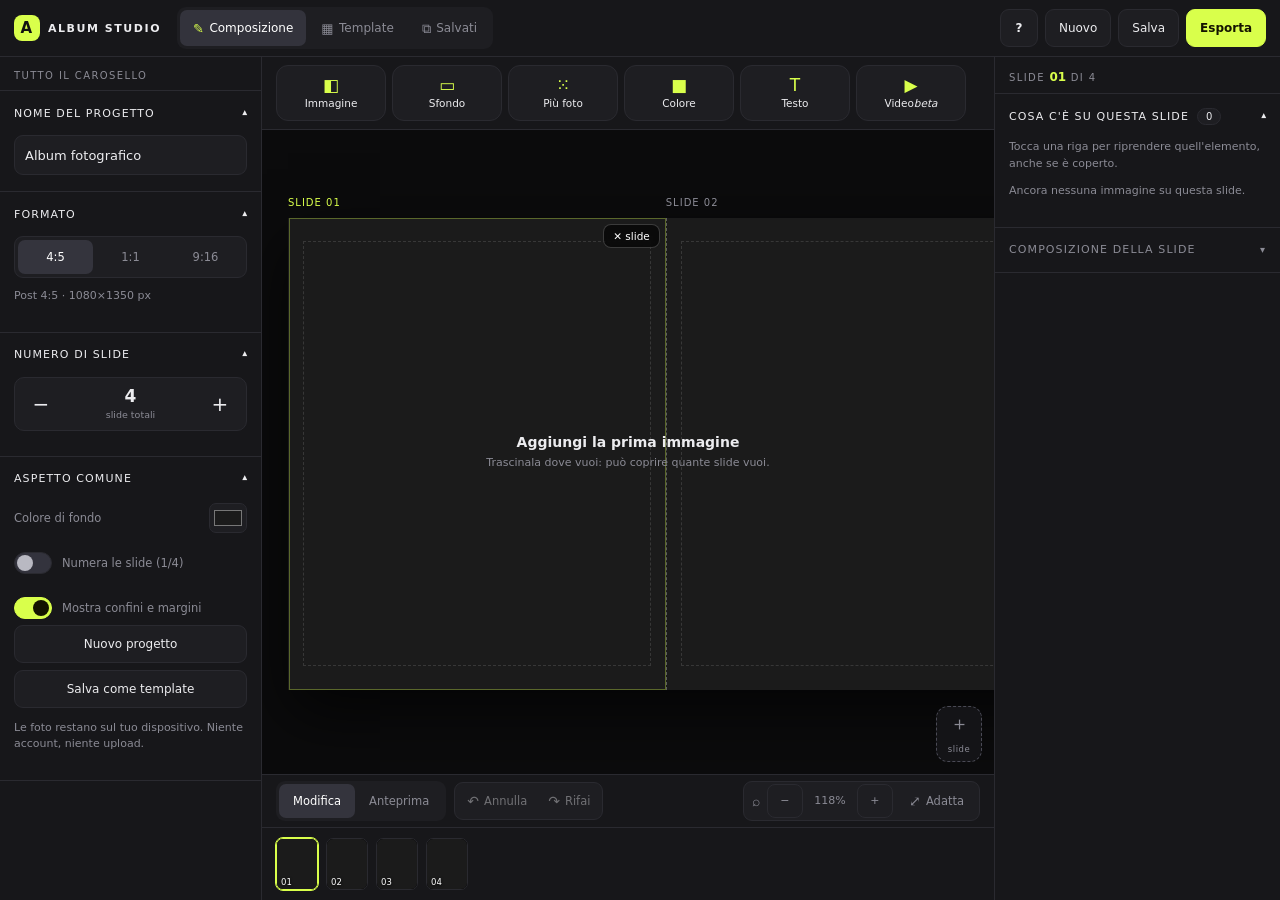
==== docs/index.html @ 9fbcae9c "Anteprima video ad altezza fissa" ====
<!doctype html>
<html lang="it">
<head>
  <meta charset="UTF-8" />
  <meta name="viewport" content="width=device-width, initial-scale=1.0, viewport-fit=cover" />
  <meta name="theme-color" content="#0f0f10" />
  <title>Album Studio — caroselli fotografici locali</title>
  <style>
:root{
  --slide-ratio:1080 / 1350;
  --safe-top:env(safe-area-inset-top, 0px);
  --safe-bottom:env(safe-area-inset-bottom, 0px);
  --safe-left:env(safe-area-inset-left, 0px);
  --safe-right:env(safe-area-inset-right, 0px);
  --bg:#0f0f10; --panel:#17171a; --panel-2:#1e1e22; --line:#2a2a30;
  --text:#ececef; --muted:#8b8b95; --accent:#d9ff4b; --danger:#ff6b5e;
  --tap:44px;
  color-scheme:dark;
  font-family:'Segoe UI',system-ui,-apple-system,Arial,sans-serif;
}
*{box-sizing:border-box}
html,body{height:100%}
body{margin:0;background:var(--bg);color:var(--text);font-size:13px;overflow:hidden;-webkit-text-size-adjust:100%}
button,select,input{font:inherit;color:inherit}
h4{font-size:10px;letter-spacing:.11em;text-transform:uppercase;color:var(--muted);margin:18px 0 8px;padding-top:12px;border-top:1px solid var(--line)}
h4:first-of-type{border-top:0;padding-top:0;margin-top:6px}

.app{height:100%;display:flex;flex-direction:column}

/* ------------------------------------------------------------- top bar */
.topbar{flex:0 0 auto;min-height:54px;display:flex;align-items:center;gap:16px;padding:7px calc(14px + var(--safe-right)) 7px calc(14px + var(--safe-left));padding-top:calc(7px + var(--safe-top));background:var(--panel);border-bottom:1px solid var(--line)}
.brand{display:flex;align-items:center;gap:8px;font-weight:700;font-size:11px;letter-spacing:.14em}
.brand-mark{display:grid;place-items:center;width:26px;height:26px;border-radius:8px;background:var(--accent);color:#111;font-size:15px;flex:0 0 auto}
.tabs{display:flex;gap:2px;background:var(--panel-2);border-radius:9px;padding:3px}
.tab{display:flex;align-items:center;gap:7px;border:0;background:transparent;color:var(--muted);padding:8px 13px;border-radius:7px;cursor:pointer;font-size:12px;min-height:36px}
.tab-ico{font-size:13px;letter-spacing:-.12em;line-height:1}
.tab.active .tab-ico{color:var(--accent)}
.tab.active{background:#33333c;color:#fff}
.top-actions{margin-left:auto;display:flex;align-items:center;gap:7px}

.btn{border:1px solid var(--line);background:var(--panel-2);border-radius:9px;padding:10px 13px;cursor:pointer;font-size:12px;min-height:38px;transition:.15s;text-align:center}
.btn:hover{border-color:#40404b;background:#26262c}
.btn.primary{background:var(--accent);border-color:var(--accent);color:#141400;font-weight:600}
.btn.danger{color:var(--danger)}
.btn.danger:hover{border-color:var(--danger)}
.btn.ghost{background:transparent}
.btn.icon{width:38px;padding:0;font-weight:700}
.btn.wide{width:100%;display:block;margin-bottom:7px}
.btn.center{display:block}
.btn:disabled{opacity:.5;cursor:default}
.btn-row{display:flex;gap:7px;margin-bottom:7px}
.btn-row .btn{flex:1}

/* -------------------------------------------------------------- panels */
.panel{display:none;flex:1;min-height:0}
.panel.active{display:flex}
#layouts-panel.active,#projects-panel.active{display:block;overflow:auto;padding:24px 26px}

.workspace{flex:1;min-height:0;display:grid;grid-template-columns:262px minmax(0,1fr) 286px;grid-template-areas:'left stage right'}
.stage-wrap{grid-area:stage;min-width:0;display:flex;flex-direction:column;background:#0b0b0c}
.col-left{grid-area:left;border-right:1px solid var(--line)}
.col-right{grid-area:right;border-left:1px solid var(--line)}
.col{background:var(--panel);overflow-y:auto;overscroll-behavior:contain}

.sec{border-bottom:1px solid var(--line)}
.sec>summary{list-style:none;cursor:pointer;padding:14px;font-size:11px;letter-spacing:.1em;text-transform:uppercase;color:var(--muted);display:flex;align-items:center;gap:8px;min-height:var(--tap)}
.sec>summary::-webkit-details-marker{display:none}
.sec>summary::after{content:'▾';margin-left:auto;transition:.2s;font-size:10px}
.sec[open]>summary{color:var(--text)}
.sec[open]>summary::after{transform:rotate(180deg)}
.sec-body{padding:0 14px 16px}
.pill{background:var(--panel-2);border:1px solid var(--line);border-radius:20px;padding:2px 8px;font-size:10px;letter-spacing:0;text-transform:none;color:var(--text)}
.note{font-size:11px;line-height:1.5;color:var(--muted);margin:0 0 11px}

.drop{display:grid;grid-template-columns:32px 1fr;grid-template-rows:auto auto;column-gap:11px;align-items:center;border:1px dashed #3a3a44;border-radius:11px;padding:12px;margin-bottom:8px;cursor:pointer;min-height:60px}
.drop:hover{border-color:var(--accent);background:#ffffff08}
.drop-ico{grid-row:1/3;font-size:20px;color:var(--accent);text-align:center}
.drop b{font-size:12.5px}
.drop small{color:var(--muted);font-size:10.5px;line-height:1.35}

/* phone-style switch: the checkbox stays for keyboard and forms, the track is what you see */
.check{display:flex;align-items:center;gap:10px;font-size:11.5px;color:var(--muted);margin-top:11px;cursor:pointer;min-height:34px}
.check input{appearance:none;-webkit-appearance:none;margin:0;flex:0 0 auto;position:relative;
  width:38px;height:22px;border-radius:22px;background:#33333d;border:1px solid var(--line);
  cursor:pointer;transition:background .18s,border-color .18s}
.check input::after{content:'';position:absolute;top:2px;left:2px;width:16px;height:16px;border-radius:50%;
  background:#b9b9c2;transition:transform .18s,background .18s}
.check input:checked{background:var(--accent);border-color:var(--accent)}
.check input:checked::after{transform:translateX(16px);background:#141400}
.check input:focus-visible{outline:2px solid var(--accent);outline-offset:2px}
.check:hover input{border-color:#41414c}
.field{display:flex;align-items:center;justify-content:space-between;gap:9px;margin-bottom:10px;font-size:11.5px;color:var(--muted);min-height:34px}
.field input[type=color]{width:38px;height:30px;padding:2px;border:1px solid var(--line);border-radius:7px;background:var(--panel-2)}
.field select{flex:1;max-width:150px;background:var(--panel-2);border:1px solid var(--line);border-radius:8px;padding:8px;font-size:12px;min-height:36px}
.range-label{display:flex;justify-content:space-between;font-size:10.5px;color:var(--muted);margin:12px 0 4px}
input[type=range]{width:100%;accent-color:var(--accent);height:22px;margin:0}

.segmented{display:flex;background:var(--panel-2);border:1px solid var(--line);border-radius:9px;padding:3px;margin-bottom:10px}
.segmented .seg{flex:1;border:0;background:transparent;color:var(--muted);padding:8px;border-radius:7px;cursor:pointer;font-size:11.5px;min-height:34px}
.segmented .seg.active{background:#34343d;color:#fff}

.stepper{display:flex;align-items:center;justify-content:space-between;border:1px solid var(--line);border-radius:10px;overflow:hidden;margin-bottom:9px;background:var(--panel-2)}
.stepper button{width:52px;height:52px;border:0;background:transparent;font-size:20px;cursor:pointer;color:var(--text)}
.stepper button:hover{background:#2b2b33}
.stepper>div{text-align:center}
.stepper strong{display:block;font-size:17px}
.stepper small{font-size:9.5px;color:var(--muted)}

.layers{display:grid;gap:5px}
.layer-row{display:flex;align-items:stretch;border:1px solid var(--line);background:var(--panel-2);border-radius:9px;overflow:hidden;min-height:var(--tap)}
.layer-row:hover{border-color:#41414c}
.layer-row.active{border-color:var(--accent);box-shadow:inset 0 0 0 1px var(--accent)}
.layer-pick{flex:1;display:flex;align-items:center;gap:9px;text-align:left;border:0;background:transparent;padding:7px;cursor:pointer;min-width:0}
.layer-del{flex:0 0 auto;width:38px;border:0;border-left:1px solid var(--line);background:transparent;color:var(--muted);font-size:18px;cursor:pointer;line-height:1}
.layer-del:hover{background:#ff6b5e1f;color:var(--danger)}
.layer-row.dragging,.rul-slide.dragging{opacity:.45}
.layer-row.drop-target{border-color:var(--accent);background:#d9ff4b14}
.rul-slide.drop-target{outline:2px solid var(--accent);outline-offset:1px}
.layer-pick{cursor:grab}
.rul-slide{cursor:grab}
.layer-thumb{width:30px;height:30px;flex:0 0 auto;border-radius:6px;background-size:cover;background-position:center;box-shadow:inset 0 0 0 1px #0006}
.layer-text b{display:block;font-size:11.5px;font-weight:600}
.layer-text small{font-size:9.5px;color:var(--muted)}

.recipe-grid{display:grid;grid-template-columns:repeat(3,1fr);gap:7px;margin-bottom:9px}
.recipe{border:1px solid var(--line);background:var(--panel-2);border-radius:10px;height:56px;color:var(--muted);font-size:16px;cursor:pointer}
.recipe small{display:block;font-size:9.5px;margin-top:3px}
.recipe:hover{border-color:var(--accent);color:var(--text)}

/* --------------------------------------------------------------- stage */
.add-bar{flex:0 0 auto;display:flex;align-items:center;gap:8px;padding:8px 14px;border-bottom:1px solid var(--line);background:var(--panel)}
.tools{display:flex;gap:6px;flex:1;min-width:0}
.tool{flex:1;min-width:66px;display:flex;flex-direction:column;align-items:center;justify-content:center;gap:3px;
  border:1px solid var(--line);background:var(--panel-2);color:var(--text);border-radius:12px;
  padding:8px 6px;cursor:pointer;min-height:56px;max-width:110px;transition:.14s}
.tool:hover{border-color:var(--accent);background:#26262c}
.tool:active{transform:scale(.97)}
.tool-ico{font-size:17px;line-height:1;color:var(--accent)}
.tool-name{font-size:10.5px;white-space:nowrap;overflow:hidden;text-overflow:ellipsis;max-width:100%}

/* view controls: a thin strip under the workspace, out of the way of the tools */
.view-bar{flex:0 0 auto;display:flex;align-items:center;gap:8px;padding:6px 14px;border-top:1px solid var(--line);background:var(--panel)}
.history{display:flex;gap:3px;background:var(--panel-2);border:1px solid var(--line);border-radius:9px;padding:3px}
.history button{display:inline-flex;align-items:center;gap:5px;border:0;background:transparent;color:var(--text);
  padding:0 9px;height:30px;border-radius:6px;cursor:pointer;font-size:12px}
.history button:hover{background:#31313a}
.history button:disabled{opacity:.4}
.history .ico,#zoom-fit .ico{font-size:14px;line-height:1}
.history .lbl,#zoom-fit .lbl{font-size:11.5px}
.view-bar .zoomer{margin-left:auto;border:1px solid var(--line);background:var(--panel-2);border-radius:9px;padding:2px 4px 2px 8px}
.zoom-lens{color:var(--muted);font-size:14px;margin-right:2px}
#zoom-fit{display:inline-flex;align-items:center;gap:5px;border:0;background:transparent;height:30px;padding:0 8px;border-radius:6px}
#zoom-fit:hover{background:#31313a}

/* add a slide from where the strip ends, without going through the carousel panel */
.add-slide{position:absolute;z-index:11;right:12px;bottom:12px;
  display:grid;place-items:center;gap:0;width:46px;height:56px;border:1px dashed #4a4a55;border-radius:12px;
  background:#17171ad9;color:var(--muted);font-size:19px;cursor:pointer;line-height:1}
.add-slide small{font-size:8.5px;letter-spacing:.06em}
.add-slide:hover{border-color:var(--accent);color:var(--accent)}
.add-slide:disabled{opacity:.3;cursor:default}

.scope-head{position:sticky;top:0;z-index:2;background:linear-gradient(var(--panel),var(--panel) 70%,transparent);padding:13px 14px 9px;font-size:10px;letter-spacing:.14em;text-transform:uppercase;color:var(--muted);border-bottom:1px solid var(--line)}
.scope-head b{color:var(--accent);font-size:12px;letter-spacing:0}
.layer-group{font-size:9.5px;letter-spacing:.11em;text-transform:uppercase;color:var(--muted);margin:10px 0 4px}
.layer-group:first-child{margin-top:0}

.stage-bar{flex:0 0 auto;min-height:48px;display:flex;align-items:center;gap:12px;padding:6px 14px;border-bottom:1px solid var(--line);flex-wrap:wrap}
.mode-switch{display:flex;background:var(--panel-2);border-radius:9px;padding:3px}
.mode-switch .seg{border:0;background:transparent;color:var(--muted);padding:8px 14px;border-radius:7px;cursor:pointer;font-size:11.5px;min-height:34px}
.mode-switch .seg.active{background:#34343d;color:#fff}
.stage-hint{color:var(--muted);font-size:11px;margin:0}
.zoomer{margin-left:auto;display:flex;align-items:center;gap:5px;color:var(--muted);font-size:11px}
.zoomer button{border:1px solid var(--line);background:var(--panel-2);min-width:36px;height:34px;border-radius:8px;cursor:pointer}
.zoomer button#zoom-fit{padding:0 11px}
.zoomer output{min-width:44px;text-align:center;font-variant-numeric:tabular-nums}

.stage{flex:1;min-height:0;position:relative;overflow:hidden}
/* one place to say "something is happening": shown only if the work lasts long enough to notice */
.busy{position:absolute;z-index:12;left:50%;top:16px;transform:translateX(-50%);display:flex;align-items:center;gap:9px;
  background:#1c1c21f2;border:1px solid var(--line);border-radius:22px;padding:9px 15px;font-size:12px;
  box-shadow:0 10px 30px #0008;pointer-events:none;max-width:92%}
.spinner{width:15px;height:15px;flex:0 0 auto;border-radius:50%;border:2px solid #ffffff2e;border-top-color:var(--accent);
  animation:spin .7s linear infinite}
@keyframes spin{to{transform:rotate(360deg)}}
/* a picture that has not arrived yet reads as a placeholder instead of a blank hole */
.item.loading .item-box{background:linear-gradient(100deg,#1e1e22 30%,#2a2a31 50%,#1e1e22 70%) 0 0/300% 100%;
  animation:sweep 1.1s linear infinite}
@keyframes sweep{to{background-position:-150% 0}}
.strip-scroll{position:absolute;inset:0;overflow-x:auto;overflow-y:hidden;padding:30px 26px 26px;display:flex;align-items:center}
.strip-scroll.dropping{box-shadow:inset 0 0 0 2px var(--accent);background:#d9ff4b0d}
.strip{position:relative;margin:auto;flex:0 0 auto;background:#000;box-shadow:0 24px 60px #000a;touch-action:pan-x pan-y;user-select:none;-webkit-user-select:none}

.layer{position:absolute;inset:0}
.layer-hit{z-index:0}
.layer-items{z-index:1;pointer-events:none}   /* the empty parts must let clicks reach the slide below */
.layer-guide{z-index:6;pointer-events:none}

.slide-cell{position:absolute;top:0;height:100%}
.cell-hit{cursor:default}
.cell-frame{position:absolute;inset:0;border-left:1px solid transparent}
.guides .cell-frame{border-left:1px dashed #ffffff4d}
.guides .slide-cell:first-child .cell-frame{border-left-color:transparent}
.cell-safe{position:absolute;inset:5% 4%;border:1px dashed #ffffff1f;display:none}
.guides .cell-safe{display:block}
.cell-num{position:absolute;top:-21px;left:0;font-size:10px;color:var(--muted);letter-spacing:.1em}
.slide-cell.selected .cell-num{color:var(--accent)}
.slide-cell.selected .cell-frame{box-shadow:inset 0 0 0 1px #d9ff4b55}
.cell-tools{z-index:7;pointer-events:none}
.cell-drop{position:absolute;right:6px;top:6px;pointer-events:auto;border:1px solid #ffffff33;background:#0009;color:#fff;
  border-radius:8px;padding:5px 9px;font-size:10.5px;cursor:pointer;backdrop-filter:blur(4px)}
.cell-drop:hover{background:var(--danger);border-color:var(--danger);color:#fff}
.cell-badge{position:absolute;left:5%;bottom:5%;background:#0009;color:#fff;border-radius:20px;padding:4px 9px;font-size:11px}

.item{position:absolute;cursor:grab;touch-action:none;pointer-events:auto}
.item.dragging{cursor:grabbing}
.item .item-box{position:absolute;inset:0;overflow:hidden;background:#111}
.item img{position:absolute;inset:0;width:100%;height:100%;object-fit:cover;pointer-events:none;display:block}
.guide-v,.guide-h{position:absolute;display:none;background:#ff3ea5;z-index:8;pointer-events:none}
.guide-v{top:0;bottom:0;width:1px;margin-left:-.5px}
.guide-h{left:0;right:0;height:1px;margin-top:-.5px}
.guide-v.on,.guide-h.on{display:block}

.item.is-empty .item-box{border-style:dashed!important;border-color:#ffffff5c!important;background:#ffffff0a}
.item video{position:absolute;inset:0;width:100%;height:100%;object-fit:cover;pointer-events:none;display:block}
/* the only <video> in the app: keeping playback here is what stopped the workspace from stalling */
/* Fixed height: giving this box the shape of the selected frame made it grow to the height of the
   panel whenever the frame was tall and narrow. The crop, zoom and look are what matter here — the
   shape of the frame is visible in the workspace. */
.clip-stage{position:relative;height:180px;margin-bottom:8px;border-radius:10px;overflow:hidden;
  background:#0b0b0c;border:1px solid var(--line)}
.clip-stage video{display:block;width:100%;height:100%;background:#000}
.clip-tint{position:absolute;inset:0;pointer-events:none}
.clip-stage.grainy .clip-tint::after{content:'';position:absolute;inset:0;opacity:calc(var(--grain, 0) * .55);mix-blend-mode:overlay;background-repeat:repeat;background-size:128px 128px;background-image:url("data:image/svg+xml;utf8,<svg xmlns='http://www.w3.org/2000/svg' width='128' height='128'><filter id='n'><feTurbulence type='fractalNoise' baseFrequency='.9' numOctaves='2'/></filter><rect width='128' height='128' filter='url(%23n)' opacity='.5'/></svg>")}
.clip-time{position:absolute;right:6px;bottom:6px;background:#000000b8;color:#fff;font-size:10px;padding:2px 7px;border-radius:20px;font-variant-numeric:tabular-nums}
/* the end frames are just a "where am I" cue, so they ride next to their slider instead of taking
   a whole row of height each */
.clip-row{display:flex;align-items:flex-end;gap:8px}
.clip-field{flex:1;min-width:0}
.clip-chip{flex:0 0 auto;width:38px;height:38px;object-fit:cover;border-radius:7px;background:#111;border:1px solid var(--line);margin-bottom:2px}
.video-mark.playing{background:var(--accent);color:#111}
.video-mark{position:absolute;left:5px;bottom:5px;z-index:3;background:#000000b8;color:#fff;font-size:9.5px;
  padding:3px 7px;border-radius:20px;pointer-events:none;white-space:nowrap}
.item-empty{position:absolute;inset:0;display:grid;place-items:center;color:#ffffff8a;font-size:26px;pointer-events:none}
.item.is-empty:hover .item-box{border-color:var(--accent)!important}
.item .tint{position:absolute;inset:0;pointer-events:none}
/* film grain: one tiled SVG noise, faded by the --grain amount the item sets */
.item.grainy .tint::after{content:'';position:absolute;inset:0;opacity:calc(var(--grain, 0) * .55);mix-blend-mode:overlay;background-repeat:repeat;background-size:128px 128px;background-image:url("data:image/svg+xml;utf8,<svg xmlns='http://www.w3.org/2000/svg' width='128' height='128'><filter id='n'><feTurbulence type='fractalNoise' baseFrequency='.9' numOctaves='2'/></filter><rect width='128' height='128' filter='url(%23n)' opacity='.5'/></svg>")}
.item .item-text{position:absolute;inset:0;display:flex;flex-wrap:wrap;align-content:center;white-space:pre-wrap;word-break:break-word;overflow:hidden;pointer-events:none;line-height:1.25}

#project-title{width:100%;background:var(--panel-2);border:1px solid var(--line);border-radius:9px;padding:10px;font:13px inherit;min-height:40px}
#project-title:focus{outline:1px solid var(--accent);border-color:var(--accent)}
#item-text{width:100%;background:var(--panel-2);border:1px solid var(--line);border-radius:9px;padding:9px;font:13px inherit;resize:vertical;margin-bottom:10px;min-height:64px}
#item-text:focus{outline:1px solid var(--accent);border-color:var(--accent)}
.corner-grid{display:grid;grid-template-columns:1fr 1fr;gap:6px 10px;margin-top:8px}
.corner-grid label{display:flex;align-items:center;gap:7px;font-size:12px;color:var(--muted)}
.corner-grid input{flex:1;min-width:0}
.mini-segmented{display:flex;gap:3px;background:var(--panel-2);border:1px solid var(--line);border-radius:8px;padding:2px}
.mini-segmented button{border:0;background:transparent;color:var(--muted);width:34px;height:30px;border-radius:6px;cursor:pointer;font-size:12px}
.mini-segmented button.active{background:#34343d;color:var(--accent)}
.preset-row{display:grid;grid-template-columns:repeat(4,1fr);gap:5px;margin-top:10px}
.preset-row button{border:1px solid var(--line);background:var(--panel-2);color:var(--muted);border-radius:8px;padding:8px 4px;font-size:10px;cursor:pointer;min-height:36px}
.preset-row button:hover{border-color:var(--accent);color:var(--text)}
.item .tape{position:absolute;z-index:2;width:42%;height:13%;left:29%;top:-6%;background:#e8d5a9cc;transform:rotate(-3deg);pointer-events:none;display:none}
.item.frame-tape .tape{display:block}
.item .outline{position:absolute;inset:-1px;border:1px solid transparent;pointer-events:none}
.item.selected .outline{border-color:var(--accent)}
.item .handle{position:absolute;width:16px;height:16px;background:var(--accent);border:2px solid #111;border-radius:4px;display:none;z-index:5}
.item.selected .handle{display:block}
.item .h-e{right:-8px;top:calc(50% - 8px);cursor:ew-resize}
.item .h-w{left:-8px;top:calc(50% - 8px);cursor:ew-resize}
.item .h-s{bottom:-8px;left:calc(50% - 8px);cursor:ns-resize}
.item .h-n{top:-8px;left:calc(50% - 8px);cursor:ns-resize}
.item .h-se{right:-8px;bottom:-8px;cursor:nwse-resize}
.item .h-sw{left:-8px;bottom:-8px;cursor:nesw-resize}
.item .h-ne{right:-8px;top:-8px;cursor:nesw-resize}
.item .h-nw{left:-8px;top:-8px;cursor:nwse-resize}
.item .h-rot{left:-11px;top:-11px;width:22px;height:22px;border-radius:50%;display:none;place-items:center;font-size:13px;font-weight:700;color:#111;cursor:grab;line-height:1}
.item.selected .h-rot{display:grid}
.item .h-rot:active{cursor:grabbing}
.item.demo .demo-tag{position:absolute;right:4px;top:4px;z-index:4;background:var(--accent);color:#111;font-size:9px;font-weight:600;padding:3px 6px;border-radius:20px;pointer-events:none;white-space:nowrap}
.item .span-tag{position:absolute;right:0;top:-20px;background:var(--accent);color:#111;font-size:9.5px;font-weight:700;padding:2px 7px;border-radius:5px;white-space:nowrap;display:none}
.item.selected.spanning .span-tag{display:block}

.strip-empty{position:absolute;inset:0;z-index:9;display:flex;flex-direction:column;align-items:center;justify-content:center;gap:6px;color:var(--muted);pointer-events:none;text-align:center;padding:20px}
.strip-empty b{font-size:14px;color:var(--text)}
.strip-empty small{font-size:11px}

.preview-track{position:absolute;inset:0;overflow-x:auto;overflow-y:hidden;display:flex;align-items:center;gap:14px;padding:26px;
  touch-action:pan-x;-webkit-overflow-scrolling:touch;scroll-snap-type:x mandatory}
.preview-slide{scroll-snap-align:center}
.preview-slide,.preview-slide *{touch-action:pan-x!important;pointer-events:none}
.preview-slide{position:relative;flex:0 0 auto;overflow:hidden;background:#000;border-radius:5px;box-shadow:0 16px 40px #000a}
.preview-slide .strip{position:absolute;top:0;left:0;margin:0;box-shadow:none}

/* tab bar: only exists on narrow screens, where the columns become stacked panels */
.tabbar{display:none}
.tab-scope{flex:1;border:0;background:transparent;color:var(--muted);padding:12px 6px;font-size:12px;cursor:pointer;min-height:var(--tap);border-bottom:2px solid transparent}
.tab-scope.active{color:var(--accent);border-bottom-color:var(--accent)}
.tab-scope:disabled{opacity:.4}

.ruler-wrap{flex:0 0 auto;border-top:1px solid var(--line);background:var(--panel)}
.ruler{display:flex;align-items:center;gap:8px;padding:10px 14px;overflow-x:auto;overscroll-behavior-x:contain}
.rul-slide{position:relative;flex:0 0 auto;padding:0;border-radius:7px;border:1px solid var(--line);background:#000;cursor:pointer;overflow:hidden}
.rul-slide .strip{position:absolute;top:0;margin:0;box-shadow:none}
.rul-slide.active{border-color:var(--accent);outline:1px solid var(--accent)}
.rul-num{position:absolute;left:4px;bottom:2px;z-index:9;font-size:8.5px;color:#fff;text-shadow:0 1px 3px #000}

/* ------------------------------------------------------------ gallery */
.page-intro{margin-bottom:20px}
.page-intro h2{font-size:23px;margin:0 0 6px;letter-spacing:-.03em}
.page-intro p{color:var(--muted);margin:0;font-size:12px;max-width:60ch}
.section-title{font-size:11px;letter-spacing:.11em;text-transform:uppercase;color:var(--muted);margin:6px 0 12px}
.card-actions{display:flex;gap:5px}
.card-actions .btn{padding:6px 10px;font-size:11px;min-height:32px}
.layout-grid{display:grid;grid-template-columns:repeat(auto-fill,minmax(260px,1fr));gap:14px}
.layout-card{background:var(--panel);border:1px solid var(--line);border-radius:12px;overflow:hidden}
.layout-art{aspect-ratio:4/5;position:relative;overflow:hidden}
.layout-strip{position:relative;display:flex;gap:3px;padding:10px;background:#101013;border-bottom:1px solid var(--line)}
.layout-strip.tall{padding:12px}
.layout-strip.tall .mini{border-radius:3px}
.layout-strip .mini{position:relative;flex:1;aspect-ratio:4/5;overflow:hidden;border-radius:2px;background:#000}
.layout-strip .mini .strip{position:absolute;top:0;margin:0;box-shadow:none}
.layout-meta{display:flex;gap:6px;flex-wrap:wrap;padding:10px 12px 0}
.chip{background:var(--panel-2);border:1px solid var(--line);border-radius:20px;padding:3px 8px;font-size:9.5px;color:var(--muted)}
.chip.hot{border-color:var(--accent);color:var(--accent)}
.layout-card footer{display:flex;align-items:center;justify-content:space-between;gap:8px;padding:10px 12px 12px}
.layout-card h3{font-size:12.5px;margin:0}
.layout-card small{display:block;color:var(--muted);font-size:10.5px;margin-top:3px;line-height:1.4}

.projects-grid{display:grid;grid-template-columns:repeat(auto-fill,minmax(230px,1fr));gap:16px}
.project-card{background:var(--panel);border:1px solid var(--line);border-radius:12px;overflow:hidden}
.project-art{position:relative;aspect-ratio:2/1;background:#000;overflow:hidden}
.project-art img{width:100%;height:100%;object-fit:cover;opacity:.8}
.project-art strong{position:absolute;left:11px;bottom:9px;font-size:12px;text-shadow:0 1px 6px #000}
.project-card footer{display:flex;justify-content:space-between;align-items:center;padding:10px 12px;color:var(--muted);font-size:10.5px;gap:8px}
.project-card footer button{border:0;background:none;color:var(--accent);cursor:pointer;font-size:11px;padding:6px}
.project-card footer .del{color:var(--danger)}
.empty-projects{border:1px dashed var(--line);border-radius:12px;padding:40px;text-align:center;color:var(--muted)}
.warn:not(:empty){color:#ffce6b;font-size:11.5px;margin-top:8px;max-width:60ch;line-height:1.5}

/* ------------------------------------------------------ toast, dialog */
.context-menu{position:fixed;z-index:75;min-width:210px;background:var(--panel);border:1px solid var(--line);border-radius:12px;padding:5px;box-shadow:0 18px 44px #000a}
.context-menu button{display:block;width:100%;text-align:left;border:0;background:transparent;color:var(--text);padding:11px 12px;border-radius:8px;cursor:pointer;font-size:12.5px;min-height:42px}
.context-menu button:hover{background:var(--panel-2)}
.context-menu button.danger{color:var(--danger)}
.context-menu button[hidden]{display:none}

.toast{position:fixed;left:50%;bottom:calc(22px + var(--safe-bottom));z-index:80;transform:translate(-50%,14px);background:#26262c;border:1px solid var(--line);color:#fff;border-radius:10px;padding:11px 15px;font-size:12px;opacity:0;pointer-events:none;transition:.18s;max-width:min(92vw,420px);text-align:center}
.toast.show{opacity:1;transform:translate(-50%,0)}

.dialog{border:1px solid var(--line);background:var(--panel);color:var(--text);border-radius:16px;padding:24px;width:min(420px,92vw);box-shadow:0 30px 80px #000b}
.dialog::backdrop{background:#000b}
.dialog h2{margin:0 0 10px;font-size:19px}
.dialog p{color:var(--muted);font-size:12.5px;line-height:1.55;margin:0 0 18px}
.help-list{margin:0 0 20px;padding-left:18px;color:var(--muted);font-size:12.5px;line-height:1.6}
.help-list b{color:var(--text)}
.help-list li{margin-bottom:9px}
.dialog h4{margin:16px 0 8px;padding-top:12px;color:var(--accent)}
.dialog h4:first-of-type{padding-top:0;margin-top:4px;border-top:0}
.dialog .help-list{margin-bottom:4px}
#help-dialog{max-height:86vh;overflow-y:auto}
.choices{display:grid;gap:7px;margin-bottom:14px}
.choice{display:flex;gap:11px;align-items:flex-start;text-align:left;border:1px solid var(--line);background:var(--panel-2);border-radius:11px;padding:11px;cursor:pointer;min-height:var(--tap)}
.choice:hover{border-color:#41414c}
.choice.active{border-color:var(--accent);box-shadow:inset 0 0 0 1px var(--accent)}
.sketch{width:92px;height:32px;flex:0 0 auto;margin-top:1px}
.choice-ico{font-size:17px;color:var(--accent);line-height:1.2}
.choice b{display:block;font-size:12.5px;margin-bottom:2px}
.choice small{color:var(--muted);font-size:10.5px;line-height:1.4}
.wide-dialog{width:min(560px,94vw)}
.export-grid{display:grid;grid-template-columns:repeat(auto-fill,minmax(108px,1fr));gap:10px;margin-bottom:16px;max-height:46vh;overflow-y:auto}
.export-item{margin:0;background:var(--panel-2);border:1px solid var(--line);border-radius:9px;padding:7px;text-align:center}
.export-item video{width:100%;aspect-ratio:var(--slide-ratio);object-fit:cover;border-radius:5px;display:block;background:#000}
.export-item.movie{border-color:var(--accent)}
.export-item img{width:100%;aspect-ratio:var(--slide-ratio);object-fit:cover;border-radius:5px;display:block;background:#000}
.export-item figcaption{font-size:9.5px;color:var(--muted);margin:5px 0}
.export-item .btn{padding:6px;font-size:11px;width:100%;text-decoration:none;display:block;min-height:32px;line-height:20px}
.hidden{display:none!important}

/* ------------------------------------------------------------- mobile */
@media(max-width:1080px){
  .workspace{grid-template-columns:230px minmax(0,1fr);grid-template-areas:'left stage' 'right stage'}
  .col-right{border-left:0;border-right:1px solid var(--line)}
}
@media(max-width:820px){
  /* One row up top: the tabs become icons, and "Nuovo" moves into the carousel panel. */
  .topbar{flex-wrap:nowrap;gap:8px;
    padding:7px calc(10px + var(--safe-right)) 7px calc(10px + var(--safe-left));
    padding-top:calc(7px + var(--safe-top))}
  .brand-name{display:none}
  .tabs{gap:1px;padding:2px}
  /* icon only, except on the tab you are on: that one keeps its name, so you always know where you are */
  .tab{padding:8px 9px;min-height:36px;gap:5px}
  .tab .tab-text{display:none}
  .tab.active .tab-text{display:inline;font-size:11px}
  .top-actions{gap:5px}
  .topbar .btn{min-height:36px;padding:8px 10px;font-size:11.5px}
  .topbar .btn.icon{width:32px}
  #new-project{display:none}          /* lives in the carousel panel on a phone */

  /* The tools scroll sideways instead of wrapping: this is what stopped the page from overflowing. */
  .add-bar{padding:7px 0 7px 10px;gap:0}
  .tools{flex-wrap:nowrap;overflow-x:auto;overscroll-behavior-x:contain;scroll-snap-type:x proximity;
    gap:6px;padding-right:10px;-webkit-overflow-scrolling:touch;scrollbar-width:none}
  .tools::-webkit-scrollbar{display:none}
  .tool{flex:0 0 auto;width:72px;max-width:none;min-width:0;min-height:54px;scroll-snap-align:start}
  .tool-name{font-size:9.5px}

  /* everything on one line: the fit button becomes an icon and the labels shrink */
  .view-bar{padding:5px 10px;gap:6px}
  .view-bar .mode-switch{padding:2px}
  .view-bar .mode-switch .seg{padding:7px 9px;font-size:10.5px;min-height:32px}
  .view-bar .history button{min-width:30px;height:28px;font-size:14px}
  .view-bar .zoomer{gap:3px}
  .view-bar .zoomer button{min-width:30px;height:30px}
  .view-bar .zoomer output{min-width:34px;font-size:10px}
  .clip-stage{height:132px}       /* space is the scarce thing on a phone */
  .view-bar .lbl{display:none}
  #zoom-fit{padding:0;width:30px}
  .dialog{width:min(420px,94vw);max-width:100vw;padding:18px}
  .wide-dialog{width:min(560px,94vw)}

  /* the workspace gets a height of its own, and the panels slide up over it when you need room */
  .workspace{display:flex;flex-direction:column;grid-template-areas:none;overflow-y:auto;-webkit-overflow-scrolling:touch}
  .stage-wrap{position:sticky;top:0;z-index:5;flex:0 0 auto;border-bottom:1px solid var(--line)}
  .stage{flex:0 0 40vh;min-height:200px;transition:flex-basis .22s}
  .workspace.sheet-open .stage{flex-basis:20vh;min-height:120px}
  .ruler{padding:7px 10px;gap:6px}

  .col{max-height:none;overflow:visible;border:0!important;border-top:1px solid var(--line)!important}
  .col-left,.col-right{width:100%}
  .stage-wrap{order:0}
  .col-right{order:1}   /* slide and selected photo first: that is what you just touched */
  .col-left{order:2}
  .tabbar{display:flex;align-items:center;background:var(--panel);border-top:1px solid var(--line)}
  .sheet-toggle{flex:0 0 auto;border:0;background:transparent;color:var(--muted);width:44px;height:44px;
    font-size:13px;cursor:pointer}
  .off-scope{display:none!important}   /* only the active tab's sections are shown */
  .col{border-top:0!important}
  .col-left{padding-bottom:var(--safe-bottom)}

  .btn,.recipe,.tab{min-height:var(--tap)}
  .item .handle{width:20px;height:20px}
  .item .h-e{right:-10px;top:calc(50% - 10px)}
  .item .h-w{left:-10px;top:calc(50% - 10px)}
  .item .h-s{bottom:-10px;left:calc(50% - 10px)}
  .item .h-n{top:-10px;left:calc(50% - 10px)}
  .item .h-se{right:-10px;bottom:-10px}
  .item .h-sw{left:-10px;bottom:-10px}
  .item .h-ne{right:-10px;top:-10px}
  .item .h-rot{left:-14px;top:-14px;width:28px;height:28px;font-size:15px}
  #layouts-panel.active,#projects-panel.active{padding:16px 14px}
  .layout-grid,.projects-grid{grid-template-columns:1fr}
}
}

</style>
  <link rel="manifest" href="manifest.webmanifest" />
  <link rel="apple-touch-icon" href="icon-192.png" />
  <meta name="apple-mobile-web-app-capable" content="yes" />
  <meta name="apple-mobile-web-app-status-bar-style" content="black-translucent" />
</head>
<body>
  <div class="app">
    <header class="topbar">
      <div class="brand"><span class="brand-mark">A</span><span class="brand-name">ALBUM STUDIO</span></div>
      <nav class="tabs">
        <button class="tab active" data-panel="editor" title="Compone il carosello su cui stai lavorando"><span class="tab-ico">✎</span><span class="tab-text">Composizione</span></button>
        <button class="tab" data-panel="layouts" title="Template da applicare e riempire con le tue foto"><span class="tab-ico">▦</span><span class="tab-text">Template</span></button>
        <button class="tab" data-panel="projects" title="I caroselli che hai salvato su questo dispositivo"><span class="tab-ico">⧉</span><span class="tab-text">Salvati</span></button>
      </nav>
      <div class="top-actions">
        <button class="btn icon" id="help-open" title="Come funziona">?</button>
        <button class="btn" id="new-project" title="Comincia un carosello da zero">Nuovo</button>
        <button class="btn" id="save-project" title="Salva il progetto su questo dispositivo">Salva</button>
        <button class="btn primary" id="export-open" title="Genera le slide pronte da pubblicare">Esporta</button>
      </div>
    </header>

    <section id="editor-panel" class="panel active">
      <div class="workspace">
        <!-- ------------------------------------------------------- stage -->
        <section class="stage-wrap">
          <div class="add-bar">
            <div class="tools">
              <label class="tool" for="add-photo" title="Immagine libera, sopra le altre: spostala e ridimensionala come vuoi">
                <input id="add-photo" type="file" accept="image/*" multiple hidden>
                <span class="tool-ico">◧</span><span class="tool-name">Immagine</span>
              </label>
              <label class="tool" for="add-bg" title="Immagine che riempie la slide e sta dietro alle altre">
                <input id="add-bg" type="file" accept="image/*" multiple hidden>
                <span class="tool-ico">▭</span><span class="tool-name">Sfondo</span>
              </label>
              <button class="tool" id="auto-layout" title="Distribuisce sulle slide le immagini che scegli">
                <span class="tool-ico">⁙</span><span class="tool-name">Più foto</span>
                <input id="auto-files" type="file" accept="image/*" multiple hidden>
              </button>
              <button class="tool" id="add-color" title="Riquadro a tinta unita che riempie la slide">
                <span class="tool-ico">■</span><span class="tool-name">Colore</span>
              </button>
              <button class="tool" id="add-text" title="Titolo, didascalia o etichetta">
                <span class="tool-ico">T</span><span class="tool-name">Testo</span>
              </button>
              <label class="tool" for="add-video" title="Un video dentro la slide, insieme a foto e testi. Funzione in prova">
                <input id="add-video" type="file" accept="video/*" hidden>
                <span class="tool-ico">▶</span><span class="tool-name">Video<i class="beta">beta</i></span>
              </label>
            </div>

          </div>
          <div id="stage" class="stage">
            <div id="busy" class="busy hidden" role="status"><span class="spinner"></span><span id="busy-text">Carico…</span></div>
            <button id="add-slide-here" class="add-slide" title="Aggiungi una slide in fondo al carosello">＋<small>slide</small></button>
            <div id="strip-scroll" class="strip-scroll"><div id="strip" class="strip"></div></div>
            <div id="preview-track" class="preview-track hidden"></div>
          </div>
          <div class="view-bar">
            <div class="mode-switch" role="group" aria-label="Vista">
              <button id="mode-edit" class="seg active" title="Composizione sulla striscia continua">Modifica</button>
              <button id="mode-preview" class="seg" title="Come appare scorrendo il carosello">Anteprima</button>
            </div>
            <div class="history">
              <button id="undo" title="Annulla l'ultima modifica (Ctrl+Z)"><span class="ico">↶</span><span class="lbl">Annulla</span></button>
              <button id="redo" title="Rifai la modifica annullata (Ctrl+Shift+Z)"><span class="ico">↷</span><span class="lbl">Rifai</span></button>
            </div>
            <div class="zoomer">
              <span class="zoom-lens" aria-hidden="true">⌕</span>
              <button id="zoom-out" title="Rimpicciolisci la vista">−</button>
              <output id="zoom-value" title="Ingrandimento della vista">100%</output>
              <button id="zoom-in" title="Ingrandisci la vista">+</button>
              <button id="zoom-fit" title="Riporta la vista alla dimensione che entra nello schermo"><span class="ico">⤢</span><span class="lbl">Adatta</span></button>
            </div>
          </div>
          <div class="ruler-wrap"><div id="ruler" class="ruler"></div></div>
          <nav class="tabbar" id="tabbar" aria-label="Sezioni">
            <button class="sheet-toggle" id="sheet-toggle" title="Più spazio per i controlli">▲</button>
            <button data-scope="item" class="tab-scope active">Elemento</button>
            <button data-scope="slide" class="tab-scope">Slide</button>
            <button data-scope="carousel" class="tab-scope">Carosello</button>
          </nav>
        </section>

        <!-- ------------------------------- what you selected: slide, photo -->
        <aside class="col col-right">
          <div class="scope-head" data-scope="slide item">Slide <b id="sel-slide-label">01</b> di <span id="slide-count-inline">4</span></div>

          <details class="sec" open id="sec-layers" data-scope="slide">
            <summary>Cosa c'è su questa slide <span class="pill" id="layers-count">0</span></summary>
            <div class="sec-body">
              <p class="note">Tocca una riga per riprendere quell'elemento, anche se è coperto.</p>
              <div id="layers-list" class="layers"></div>
            </div>
          </details>

          <details class="sec hidden" open id="sec-item" data-scope="item">
            <summary><span id="sel-kind-label">Immagine selezionata</span> <span class="pill" id="sel-span-label">1 slide</span></summary>
            <div class="sec-body">
              <label class="btn primary wide center" for="item-replace" title="Scegli un'immagine dal dispositivo: prende posizione, taglio e cornice di questa"><input id="item-replace" type="file" accept="image/*" hidden><span id="replace-label">↑ Usa una mia immagine qui</span></label>
              <p class="note" id="item-position-note">Occupa la slide 01.</p>
              <div class="field" id="item-fill-row"><span>Colore del riquadro</span><input id="item-fill-color" type="color" value="#e8e2d6" title="Questo riquadro è una tinta unita: scegli il colore"></div>

              <div id="video-controls" class="hidden">
                <p class="note" id="video-note"></p>
                <div class="clip-stage">
                  <video id="video-preview" muted playsinline preload="auto"></video>
                  <span class="clip-tint"></span>
                  <span class="clip-time" id="video-now">0s</span>
                </div>
                <button class="btn wide" id="video-play">▶ Riproduci questo tratto</button>
                <div class="clip-row">
                  <span class="clip-field">
                    <label class="range-label">Inizia da <output id="video-start-value">0s</output></label>
                    <input id="video-start" type="range" min="0" max="100" step="0.1" value="0" title="Da quale punto del video parte la slide">
                  </span>
                  <img id="video-thumb-start" class="clip-chip" alt="" title="Fotogramma di inizio">
                </div>
                <div class="clip-row">
                  <span class="clip-field">
                    <label class="range-label">Durata <output id="video-clip-value">0s</output></label>
                    <input id="video-clip" type="range" min="1" max="30" step="0.5" value="30" title="Massimo 30 secondi per slide">
                  </span>
                  <img id="video-thumb-end" class="clip-chip" alt="" title="Fotogramma di fine">
                </div>
                <label class="check"><input id="video-audio" type="checkbox" checked> <span id="video-audio-label">Includi l'audio</span></label>
                <button class="btn wide" id="video-cover">Usa il fotogramma iniziale come copertina</button>
                <h4>Esportazione</h4>
                <div class="field"><span>Fotogrammi al secondo</span>
                  <select id="video-fps" title="Più fotogrammi significa movimento più fluido, ma il disegno deve stare al passo">
                    <option value="24">24 — consigliato</option>
                    <option value="30">30</option>
                    <option value="48">48</option>
                    <option value="60">60 — solo se il dispositivo è veloce</option>
                  </select>
                </div>
                <p class="note" id="fps-note">A 24 il disegno ha tempo di stare al passo. Salendo, se il dispositivo non ce la fa, l'export può risultare a scatti.</p>
              </div>

              <div id="text-controls" class="hidden">
                <textarea id="item-text" rows="3" placeholder="Scrivi qui il testo…" title="A capo con Invio"></textarea>
                <div class="field"><span>Carattere</span>
                  <select id="item-font" title="Font di sistema, funziona anche offline">
                    <option value="sans"    style="font:14px 'Segoe UI',system-ui,Arial,sans-serif">Sans — Abc 123</option>
                    <option value="serif"   style="font:14px Georgia,'Times New Roman',serif">Serif — Abc 123</option>
                    <option value="display" style="font:14px Impact,'Arial Black',sans-serif">Titolo — Abc 123</option>
                    <option value="narrow"  style="font:14px 'Arial Narrow',Arial,sans-serif">Stretto — Abc 123</option>
                    <option value="script"  style="font:15px 'Segoe Script','Brush Script MT',cursive">Corsivo — Abc 123</option>
                    <option value="mono"    style="font:13px 'Courier New',monospace">Mono — Abc 123</option>
                  </select>
                </div>
                <div class="field"><span>Stile</span>
                  <span class="mini-segmented" id="style-row">
                    <button data-style="bold" title="Grassetto" style="font-weight:700">B</button>
                    <button data-style="italic" title="Corsivo" style="font-style:italic;font-family:Georgia,serif">I</button>
                    <button data-style="underline" title="Sottolineato" style="text-decoration:underline">U</button>
                    <button data-style="strike" title="Barrato" style="text-decoration:line-through">S</button>
                  </span>
                </div>
                <div class="field"><span>Colore testo</span><input id="item-text-color" type="color" value="#ffffff"></div>
                <label class="range-label">Dimensione <output id="item-size-value">8</output></label>
                <input id="item-size" type="range" min="2" max="24" step="0.5" value="8" title="In percentuale sull'altezza della slide, così resta uguale cambiando formato">
                <div class="field"><span>Allineamento</span>
                  <span class="mini-segmented" id="align-row">
                    <button data-align="left" title="A sinistra">⯇</button>
                    <button data-align="center" title="Al centro">≡</button>
                    <button data-align="right" title="A destra">⯈</button>
                  </span>
                </div>
                <div class="field"><span>In verticale</span>
                  <span class="mini-segmented" id="valign-row">
                    <button data-valign="top" title="In alto">⯅</button>
                    <button data-valign="middle" title="Al centro">≡</button>
                    <button data-valign="bottom" title="In basso">⯆</button>
                  </span>
                </div>
                <div class="field"><span>Sfondo del testo</span><input id="item-text-bg" type="color" value="#000000"></div>
                <label class="range-label">Opacità sfondo <output id="item-text-bg-opacity-value">0</output></label>
                <input id="item-text-bg-opacity" type="range" min="0" max="100" value="0">
                <div class="preset-row" id="text-presets">
                  <button data-preset="light" title="Testo scuro su fascia chiara">Chiaro</button>
                  <button data-preset="dark" title="Testo chiaro su fascia scura">Scuro</button>
                  <button data-preset="plain" title="Solo testo bianco, senza fascia">Nudo</button>
                  <button data-preset="tag" title="Etichetta piccola in alto">Etichetta</button>
                </div>
              </div>

              <h4>Quanto spazio occupa</h4>
              <button class="btn wide" id="item-fill" title="Allinea l'immagine ai bordi delle slide che sta occupando">Riempi le slide occupate</button>
              <div class="btn-row">
                <button class="btn" id="item-narrow" title="Riduci di una slide la larghezza">− una slide</button>
                <button class="btn" id="item-widen" title="Allarga di una slide, verso destra">+ una slide</button>
              </div>

              <h4 id="framing-head">Inquadratura</h4>
              <label class="range-label">Zoom <output id="item-zoom-value">100%</output></label>
              <input id="item-zoom" type="range" min="100" max="300" value="100" title="Ingrandisce l'immagine dentro il suo riquadro">
              <label class="range-label">Sposta orizzontale <output id="item-panx-value">50</output></label>
              <input id="item-panx" type="range" min="0" max="100" value="50">
              <label class="range-label">Sposta verticale <output id="item-pany-value">50</output></label>
              <input id="item-pany" type="range" min="0" max="100" value="50">

              <h4 id="look-head">Resa fotografica</h4>
              <div class="field"><span>Effetto</span>
                <select id="item-look" title="Applicato anche nell'export, identico a quello che vedi">
                  <option value="none">Naturale</option>
                  <option value="bw">Bianco e nero</option>
                  <option value="bwhard">B/N contrastato</option>
                  <option value="warm">Caldo</option>
                  <option value="cold">Freddo</option>
                  <option value="golden">Ora d'oro</option>
                  <option value="faded">Sbiadito</option>
                  <option value="film">Pellicola</option>
                  <option value="punch">Deciso</option>
                  <option value="sepia">Seppia</option>
                  <option value="pastel">Pastello</option>
                  <option value="night">Notte</option>
                  <option value="mono">Monocromo blu</option>
                </select>
              </div>
              <label class="range-label">Esposizione <output id="item-exposure-value">0</output></label>
              <input id="item-exposure" type="range" min="-50" max="50" value="0" title="Schiarisce o scurisce tutta l'immagine">
              <label class="range-label">Contrasto <output id="item-contrast-value">0</output></label>
              <input id="item-contrast" type="range" min="-50" max="60" value="0">
              <label class="range-label">Ombre <output id="item-shadows-value">0</output></label>
              <input id="item-shadows" type="range" min="0" max="60" value="0" title="Schiarisce le zone scure senza bruciare il resto">
              <label class="range-label">Saturazione <output id="item-saturation-value">0</output></label>
              <input id="item-saturation" type="range" min="-100" max="60" value="0">
              <label class="range-label">Temperatura <output id="item-warmth-value">0</output></label>
              <input id="item-warmth" type="range" min="-60" max="60" value="0" title="Verso il blu o verso l'arancio">
              <button class="btn wide" id="item-reset-look" title="Riporta effetto e regolazioni a zero">Azzera regolazioni</button>
              <label class="range-label">Grana <output id="item-grain-value">0</output></label>
              <input id="item-grain" type="range" min="0" max="100" value="0" title="Rumore di pellicola">
              <label class="range-label">Vignettatura <output id="item-vignette-value">0</output></label>
              <input id="item-vignette" type="range" min="0" max="80" value="0" title="Scurisce i bordi dell'immagine">

              <h4>Stile</h4>
              <div class="field"><span>Cornice</span>
                <select id="item-frame" title="Bordo attorno all'immagine">
                  <option value="none">Nessuna</option>
                  <option value="clean">Bianca</option>
                  <option value="paper">Carta</option>
                  <option value="film">Film</option>
                  <option value="tape">Scotch</option>
                  <option value="glass">Vetro</option>
                  <option value="polaroid">Polaroid</option>
                </select>
              </div>
              <div class="field"><span>Forma</span>
                <select id="item-shape" title="Ritaglia l'elemento: vale anche nell'export">
                  <option value="rect">Rettangolo</option>
                  <option value="circle">Cerchio</option>
                  <option value="pill">Pillola</option>
                  <option value="arch">Arco</option>
                  <option value="leaf">Foglia</option>
                  <option value="diamond">Rombo</option>
                  <option value="hexagon">Esagono</option>
                  <option value="star">Stella</option>
                </select>
              </div>
              <div id="corner-controls">
                <label class="range-label">Angoli arrotondati <output id="item-radius-value">12</output></label>
                <input id="item-radius" type="range" min="0" max="60" value="12">
                <label class="check"><input id="corner-split" type="checkbox"> Regola ogni angolo</label>
                <div id="corner-grid" class="corner-grid hidden">
                  <label>↖<input id="corner-tl" type="range" min="0" max="60" value="12" title="In alto a sinistra"></label>
                  <label>↗<input id="corner-tr" type="range" min="0" max="60" value="12" title="In alto a destra"></label>
                  <label>↙<input id="corner-bl" type="range" min="0" max="60" value="12" title="In basso a sinistra"></label>
                  <label>↘<input id="corner-br" type="range" min="0" max="60" value="12" title="In basso a destra"></label>
                </div>
              </div>
              <div class="field"><span>Velo colorato</span><input id="item-tint-color" type="color" value="#000000" title="Tinta stesa sopra questa immagine: scurisce o colora"></div>
              <label class="range-label">Intensità del velo <output id="item-tint-value">0</output></label>
              <input id="item-tint" type="range" min="0" max="80" value="0" title="Utile sull'immagine di fondo, per far risaltare quelle sopra">
              <label class="range-label">Rotazione <output id="item-rotation-value">0°</output></label>
              <input id="item-rotation" type="range" min="-180" max="180" value="0" title="Oppure trascina la maniglia ↻ sull'angolo dell'immagine">
              <button class="btn wide" id="item-straighten" title="Riporta l'immagine dritta">Raddrizza</button>

              <h4>Azioni</h4>
              <div class="btn-row">
                <button class="btn" id="item-back" title="Manda dietro alle altre immagini">Dietro</button>
                <button class="btn" id="item-front" title="Porta davanti alle altre immagini">Davanti</button>
              </div>
              <div class="btn-row">
                <button class="btn" id="item-duplicate" title="Crea una copia di questa immagine">Duplica</button>
                <button class="btn danger" id="item-delete" title="Elimina questa immagine (o premi Canc)">Elimina</button>
              </div>
            </div>
          </details>

          <details class="sec" id="sec-slide" data-scope="slide">
            <summary>Composizione della slide</summary>
            <div class="sec-body">
              <p class="note">Inseriscono riquadri già disposti sulla slide <b id="recipe-slide">01</b>: poi sostituisci ognuno con la tua immagine.</p>
              <div class="recipe-grid">
                <button data-recipe="cover" class="recipe" title="Una foto grande al centro">▤<small>Cover</small></button>
                <button data-recipe="duo" class="recipe" title="Due foto sfalsate">▧<small>Doppia</small></button>
                <button data-recipe="triptych" class="recipe" title="Tre foto: due sopra, una sotto">▦<small>Tris</small></button>
                <button data-recipe="diary" class="recipe" title="Tre foto in diagonale, stile diario">✣<small>Diario</small></button>
                <button data-recipe="tall" class="recipe" title="Una verticale grande e due dettagli">▥<small>Verticale</small></button>
                <button data-recipe="contact" class="recipe" title="Quattro provini in griglia">▩<small>Provini</small></button>
              </div>
              <button class="btn wide" id="span-recipe" title="Inserisce una foto che occupa due slide, tagliata sul confine">↔ Riquadro a cavallo di 2 slide</button>

              <h4>Ordine e pulizia</h4>
              <div class="btn-row">
                <button class="btn" id="move-left" title="Scambia questa slide con quella a sinistra">◀ Sposta</button>
                <button class="btn" id="move-right" title="Scambia questa slide con quella a destra">Sposta ▶</button>
              </div>
              <button class="btn wide" id="duplicate-slide" title="Crea una copia identica di questa slide, subito dopo">Duplica questa slide</button>
              <div class="btn-row">
                <button class="btn danger" id="clear-slide" title="Toglie le immagini che stanno solo su questa slide">Svuota</button>
                <button class="btn danger" id="delete-slide" title="Elimina la slide e le immagini che contiene">Elimina slide</button>
              </div>
            </div>
          </details>
        </aside>

        <!-- ------------------------------------- the carousel as a whole -->
        <aside class="col col-left">
          <div class="scope-head" data-scope="carousel">Tutto il carosello</div>

          <details class="sec" open data-scope="carousel">
            <summary>Nome del progetto</summary>
            <div class="sec-body">
              <input id="project-title" type="text" maxlength="60" placeholder="Album fotografico" title="Con questo nome lo ritrovi in “Progetti” e nel backup">
            </div>
          </details>

          <details class="sec" open data-scope="carousel">
            <summary>Formato</summary>
            <div class="sec-body">
              <div class="segmented" role="group" aria-label="Formato delle slide">
                <button class="seg" data-format="4:5" title="Post verticale Instagram, 1080×1350">4:5</button>
                <button class="seg" data-format="1:1" title="Post quadrato, 1080×1080">1:1</button>
                <button class="seg" data-format="9:16" title="Storia o reel, 1080×1920">9:16</button>
              </div>
              <p class="note" id="format-note">Post verticale · 1080×1350 px</p>
            </div>
          </details>

          <details class="sec" open data-scope="carousel">
            <summary>Numero di slide</summary>
            <div class="sec-body">
              <div class="stepper" title="Quante slide ha il carosello">
                <button id="less-slides" title="Togli l'ultima slide">−</button>
                <div><strong id="slide-count-label">4</strong><small>slide totali</small></div>
                <button id="more-slides" title="Aggiungi una slide in fondo">+</button>
              </div>
            </div>
          </details>

          <details class="sec" open data-scope="carousel">
            <summary>Aspetto comune</summary>
            <div class="sec-body">
              <div class="field"><span>Colore di fondo</span><input id="bg-color" type="color" value="#1b1b1b" title="Si vede dove non ci sono foto"></div>
              <label class="check" title="Aggiunge 1/4, 2/4… in basso a ogni slide, anche nell'export"><input id="show-numbers" type="checkbox"> Numera le slide (1/4)</label>
              <label class="check" title="Mostra i confini tra slide e il margine di sicurezza"><input id="show-guides" type="checkbox" checked> Mostra confini e margini</label>
              <button class="btn wide" id="new-project-panel" title="Comincia un carosello da zero">Nuovo progetto</button>
              <button class="btn wide" id="save-template" title="Salva la composizione come template riutilizzabile: tiene le forme, non le foto">Salva come template</button>
              <p class="note" style="margin-top:12px">Le foto restano sul tuo dispositivo. Niente account, niente upload.</p>
            </div>
          </details>
        </aside>
      </div>
    </section>

    <section id="layouts-panel" class="panel">
      <div class="page-intro"><h2>Template</h2><p>Ogni scheda mostra il carosello intero, slide per slide. Applicane uno e riempilo con “Più foto”.</p></div>
      <section id="my-templates" class="hidden">
        <h3 class="section-title">I tuoi template</h3>
        <div id="my-template-grid" class="layout-grid"></div>
        <h3 class="section-title">Template inclusi</h3>
      </section>
      <div id="layout-grid" class="layout-grid"></div>
    </section>

    <section id="projects-panel" class="panel">
      <div class="page-intro">
        <h2>I miei progetti</h2>
        <p>Salvati sul dispositivo, senza account.</p>
        <p class="warn" id="storage-note"></p>
        <label class="btn center" for="open-backup" style="max-width:260px;margin-top:12px" title="Riapri un progetto scaricato come file JSON"><input id="open-backup" type="file" accept="application/json,.json" hidden> Apri un backup JSON</label>
      </div>
      <div id="projects-grid" class="projects-grid"></div>
    </section>
  </div>

  <div id="toast" class="toast" role="status"></div>

  <div id="context-menu" class="context-menu hidden" role="menu">
    <button data-act="replace">Sostituisci immagine</button>
    <button data-act="duplicate">Duplica</button>
    <button data-act="front">Porta davanti</button>
    <button data-act="back">Manda dietro</button>
    <button data-act="fill">Riempi le slide occupate</button>
    <button data-act="straighten">Raddrizza</button>
    <button data-act="delete" class="danger">Elimina</button>
  </div>

  <dialog id="help-dialog" class="dialog wide-dialog">
    <h2>Come funziona</h2>

    <h4>L'idea</h4>
    <ol class="help-list">
      <li><b>Una striscia sola.</b> Le slide sono affiancate e le linee verticali sono i confini: quello che li supera finisce su due slide, e l'export lo taglia esattamente lì.</li>
      <li><b>Un solo tipo di elemento.</b> Immagini, riquadri di colore e testi si muovono, ruotano e si sovrappongono allo stesso modo. Non esistono “sfondi”: è sfondo ciò che sta in fondo alla pila.</li>
      <li><b>Tre ambiti.</b> A sinistra tutto il carosello, a destra la slide e l'elemento scelto. Sul telefono diventano le tre schede sotto la striscia.</li>
    </ol>

    <h4>Gesti</h4>
    <ol class="help-list">
      <li><b>Trascina</b> per spostare, i quadratini per ridimensionare, la maniglia ↻ in alto a sinistra per ruotare. Vicino a un bordo o al centro di un altro elemento scatta l'aggancio, con una guida rosa.</li>
      <li><b>Due tocchi</b> su una foto la sostituiscono con una tua.</li>
      <li><b>Tieni premuto</b> (o tasto destro) per il menu: sostituisci, duplica, davanti, dietro, riempi, raddrizza, elimina.</li>
      <li><b>Un tocco</b> su un riquadro tratteggiato vuoto lo riempie subito.</li>
      <li><b>Trascina i file</b> dal computer direttamente sulla striscia.</li>
      <li><b>Ctrl+Z</b> annulla, <b>Ctrl+Shift+Z</b> ripristina, <b>Canc</b> elimina. Sul telefono usa ↶ ↷ accanto agli strumenti.</li>
    </ol>

    <h4>Riempire in fretta</h4>
    <ol class="help-list">
      <li><b>Più foto</b> chiede come disporle e mostra uno schema del risultato: riempire i riquadri di un template, una per slide, ricomporre tutto, o solo le slide libere.</li>
      <li><b>Riquadri vuoti.</b> Se le foto finiscono, i riquadri restano tratteggiati: li riempi quando vuoi e nell'export non compaiono. Con l'interruttore “riempi tutto” vengono invece completati riusando le foto con tagli diversi.</li>
      <li><b>Sostituisci le foto presenti</b> rialimenta una composizione già fatta lasciando intatti layout, forme e cornici.</li>
    </ol>

    <h4>Aspetto</h4>
    <ol class="help-list">
      <li><b>Forme:</b> rettangolo, cerchio, pillola, arco, foglia, rombo, esagono, stella. Gli angoli si regolano insieme o uno per uno.</li>
      <li><b>Resa fotografica:</b> tredici effetti (bianco e nero, pellicola, ora d'oro…), più esposizione, contrasto, ombre, saturazione, temperatura, grana e vignettatura.</li>
      <li><b>Testo</b> con sei caratteri di sistema, grassetto, corsivo, sottolineato, barrato, allineamenti e fascia di sfondo.</li>
      <li><b>Cornici:</b> bianca, carta, film, scotch, vetro, polaroid. E un velo colorato per immagine.</li>
    </ol>

    <h4>Organizzare</h4>
    <ol class="help-list">
      <li><b>Riordina</b> le slide trascinandole nella striscia in basso, e gli elementi trascinando le righe dell'elenco.</li>
      <li><b>Formato</b> 4:5, 1:1 o 9:16 per tutto il carosello, cambiabile anche a lavoro finito.</li>
      <li><b>Template:</b> quelli inclusi, oppure salva la tua composizione come template — tiene le forme, non le foto.</li>
    </ol>

    <h4>Salvare e pubblicare</h4>
    <ol class="help-list">
      <li><b>Si salva da solo</b> mentre lavori: riaprendo ritrovi tutto. “Salva” crea il progetto nella lista, “Nuovo” ricomincia chiedendoti cosa fare di quello aperto.</li>
      <li><b>Esporta:</b> una immagine per slide da salvare o condividere, oppure la striscia intera in un'unica immagine per controllare i passaggi.</li>
      <li><b>Backup JSON</b> per portare un progetto altrove o metterlo al sicuro.</li>
      <li>Tutto resta sul dispositivo: nessun account, nessun upload, funziona anche senza rete.</li>
    </ol>

    <button class="btn primary wide" id="help-close">Ho capito</button>
  </dialog>

  <dialog id="new-dialog" class="dialog">
    <h2>Nuovo progetto</h2>
    <p id="new-text">Il progetto aperto ha modifiche non salvate. Cosa ne faccio?</p>
    <button class="btn primary wide" id="new-save">Salva questo, poi ricomincia</button>
    <button class="btn wide danger" id="new-discard">Ricomincia senza salvare</button>
    <button class="btn wide ghost" id="new-cancel">Annulla</button>
  </dialog>

  <dialog id="layout-dialog" class="dialog">
    <h2 id="layout-title">Come dispongo le foto?</h2>
    <p id="layout-text"></p>
    <div id="layout-choices" class="choices"></div>
    <label class="check" id="layout-fill-row"><input id="layout-fill" type="checkbox" checked> <span id="layout-fill-label">Riempi tutti i riquadri, riusando le foto</span></label>
    <label class="check" id="layout-grow-row"><input id="layout-grow" type="checkbox"> <span id="layout-grow-label">Aggiungi slide se non entrano</span></label>
    <div class="btn-row">
      <button class="btn wide ghost" id="layout-cancel">Annulla</button>
      <button class="btn wide primary" id="layout-go">Disponi</button>
    </div>
  </dialog>

  <dialog id="confirm-dialog" class="dialog">
    <h2 id="confirm-title">Confermi?</h2>
    <p id="confirm-text"></p>
    <div class="btn-row">
      <button class="btn wide" id="confirm-no">Annulla</button>
      <button class="btn wide danger" id="confirm-yes">Elimina</button>
    </div>
  </dialog>

  <dialog id="export-dialog" class="dialog wide-dialog">
    <h2>Esporta il carosello</h2>
    <p id="export-status">Preparo le slide…</p>
    <div id="export-grid" class="export-grid"></div>
    <button id="share-pngs" class="btn primary wide hidden">Condividi / salva nelle foto</button>
    <button id="download-pngs" class="btn wide">Scarica tutte le slide</button>
    <button id="download-panorama" class="btn wide" title="Un'unica immagine con tutte le slide affiancate: serve per controllare che i passaggi siano continui">Scarica la striscia intera (una immagine)</button>
    <button id="download-project" class="btn wide">Scarica backup del progetto</button>
    <button id="close-export" class="btn wide ghost">Chiudi</button>
  </dialog>

  <script>
const $ = (s, root = document) => root.querySelector(s);
const $$ = (s, root = document) => [...root.querySelectorAll(s)];

const DB_NAME = 'album-studio', STORE = 'projects', MEDIA = 'media';

// Item geometry is relative (x/w in slide widths, y/h as a fraction of slide height), so switching
// format only changes the aspect ratio everything is drawn into.
const FORMATS = {
  '4:5':  { w: 1080, h: 1350, label: 'Post 4:5' },
  '1:1':  { w: 1080, h: 1080, label: 'Quadrato' },
  '9:16': { w: 1080, h: 1920, label: 'Storia 9:16' }
};
let OUT_W = FORMATS['4:5'].w, OUT_H = FORMATS['4:5'].h;
const MIN_SLIDES = 1, MAX_SLIDES = 12;
const MIN_W = 0.08, MIN_H = 0.05;   // smallest item, in slide units
const MAX_PHOTO_SIDE = 1800;         // imported photos are downscaled to this
const MAX_CLIP = 30;                 // seconds of video that end up in the export
const CLIP_FPS = 24;                 // default frames per second when recording a slide

const uid = () => (crypto.randomUUID ? crypto.randomUUID() : Math.random().toString(36).slice(2));
const clamp = (n, lo, hi) => Math.max(lo, Math.min(hi, n));
const clone = v => JSON.parse(JSON.stringify(v));
const pad = n => String(n + 1).padStart(2, '0');

// An item lives on continuous strip coordinates: x/w in slide widths, y/h as a fraction of slide
// height. A photo crossing a slide edge needs no special case — the edge is just a line drawn over it.
// There is only one kind of thing on the strip: an image. What used to be a "background" is just an
// image sitting at the bottom of the stack, and array order is the stack.
const newItem = (src, over) => ({
  id: uid(), src,
  x: 0.15, y: 0.18, w: 0.7, h: 0.5,
  zoom: 100, panX: 50, panY: 50,
  rotation: 0, radius: 12, corners: null, shape: 'rect', frame: 'clean',
  tintColor: '#000000', tintOpacity: 0,
  look: 'none', grain: 0, vignette: 0,
  exposure: 0, contrast: 0, saturation: 0, warmth: 0, shadows: 0,
  ...over
});
const newProject = () => ({
  id: null, title: 'Album fotografico', bgColor: '#1b1b1b',
  format: '4:5',            // one format for the whole carousel
  slideCount: 4,
  items: [], showNumbers: false, updated: Date.now()
});

let project = newProject();
let selectedSlide = 0;
let selectedItem = null;
let playingVideo = null;    // id of the clip the panel player is showing, when it is running
let slideW = 260;
let mode = 'edit';
let showGuides = true;
let toastTimer;

// The whole carousel shares one format; changing it re-derives the output size and the CSS ratio.
function applyFormat(key) {
  const format = FORMATS[key] || FORMATS['4:5'];
  project.format = FORMATS[key] ? key : '4:5';
  OUT_W = format.w;
  OUT_H = format.h;
  if (typeof document !== 'undefined') document.documentElement.style.setProperty('--slide-ratio', `${format.w} / ${format.h}`);
}

/* ---------------------------------------------------------- undo / redo */

const UNDO_LIMIT = 40;
let undoStack = [], redoStack = [];

// Items are copied one level deep: the base64 photo strings are shared between snapshots rather
// than duplicated, so forty steps of history cost kilobytes instead of hundreds of megabytes.
const snapshot = () => ({
  format: project.format, bgColor: project.bgColor, slideCount: project.slideCount,
  showNumbers: project.showNumbers, items: project.items.map(i => ({ ...i }))
});

function pushUndo() {
  dirty = true;
  undoStack.push(snapshot());
  if (undoStack.length > UNDO_LIMIT) undoStack.shift();
  redoStack = [];
}

function restore(state) {
  Object.assign(project, { ...state, items: state.items.map(i => ({ ...i })) });
  applyFormat(project.format);
  if (selectedItem && !itemById(selectedItem)) selectedItem = null;
  selectedSlide = clamp(selectedSlide, 0, project.slideCount - 1);
  render();
}

function undo() {
  if (!undoStack.length) { toast('Niente da annullare'); return; }
  redoStack.push(snapshot());
  restore(undoStack.pop());
  toast('Annullato');
}

function redo() {
  if (!redoStack.length) { toast('Niente da ripristinare'); return; }
  undoStack.push(snapshot());
  restore(redoStack.pop());
  toast('Ripristinato');
}

const itemById = id => project.items.find(i => i.id === id);
const selected = () => (selectedItem ? itemById(selectedItem) : null);
const firstSlideOf = item => Math.max(0, Math.floor(item.x + 0.001));
const lastSlideOf = item => Math.min(project.slideCount - 1, Math.ceil(item.x + item.w - 0.001) - 1);
const spanOf = item => Math.max(1, lastSlideOf(item) - firstSlideOf(item) + 1);

// The export records one slide at a time, so a video lying across a seam would come out cut into
// two files. Rather than letting you discover that at export time, a clip is pulled into the slide
// its middle sits in: drag it past the halfway point and it jumps over whole.
function keepClipInOneSlide(item) {
  if (!item || itemKind(item) !== 'video') return false;
  const slide = clamp(Math.floor(item.x + item.w / 2), 0, project.slideCount - 1);
  const w = Math.min(item.w, 1);
  const x = clamp(item.x, slide, slide + 1 - w);
  const changed = Math.abs(w - item.w) > 1e-9 || Math.abs(x - item.x) > 1e-9;
  item.w = w;
  item.x = x;
  return changed;
}

// Work that takes a moment must say so. Shown only after a short delay, so quick operations do not
// make the interface flash.
let busyJobs = 0, busyTimer = null;

function busy(message) {
  busyJobs++;
  const label = $('#busy-text');
  if (label) label.textContent = message;
  if (busyTimer) return;
  busyTimer = setTimeout(() => { if (busyJobs > 0) $('#busy')?.classList.remove('hidden'); }, 180);
}

function busyUpdate(message) {
  const label = $('#busy-text');
  if (label && busyJobs > 0) label.textContent = message;
}

function busyDone() {
  busyJobs = Math.max(0, busyJobs - 1);
  if (busyJobs) return;
  clearTimeout(busyTimer);
  busyTimer = null;
  $('#busy')?.classList.add('hidden');
}

function toast(message) {
  const el = $('#toast');
  el.textContent = message;
  el.classList.add('show');
  clearTimeout(toastTimer);
  toastTimer = setTimeout(() => el.classList.remove('show'), 2600);
}

function rgba(hex, alpha) {
  const v = (hex || '#000000').replace('#', '');
  const int = parseInt(v.length === 3 ? v.split('').map(c => c + c).join('') : v, 16);
  return `rgba(${(int >> 16) & 255}, ${(int >> 8) & 255}, ${int & 255}, ${alpha})`;
}

const FRAMES = {
  none:     { border: 0,  bottom: 0,  color: '#fff',    filter: '' },
  clean:    { border: 6,  bottom: 6,  color: '#ffffff', filter: '' },
  paper:    { border: 14, bottom: 14, color: '#f4ead9', filter: '' },
  film:     { border: 16, bottom: 16, color: '#111111', filter: 'saturate(.82) contrast(1.08)' },
  tape:     { border: 8,  bottom: 8,  color: '#fbfaf2', filter: '' },
  glass:    { border: 3,  bottom: 3,  color: '#ffffffcc', filter: 'saturate(1.12) contrast(1.05)' },
  polaroid: { border: 12, bottom: 44, color: '#ffffff', filter: '' }
};
// Frame widths are export pixels; on screen they scale with the rendered slide width.
const framePx = (value, w) => value * (w / OUT_W);

// Only fonts that ship with the system: the app must keep working with no network.
const FONTS = {
  sans:    { label: 'Sans',    stack: "'Segoe UI', system-ui, Arial, sans-serif" },
  serif:   { label: 'Serif',   stack: "Georgia, 'Times New Roman', serif" },
  display: { label: 'Titolo',  stack: "Impact, 'Arial Black', 'Segoe UI', sans-serif" },
  narrow:  { label: 'Stretto', stack: "'Arial Narrow', 'Segoe UI', Arial, sans-serif" },
  script:  { label: 'Corsivo', stack: "'Segoe Script', 'Brush Script MT', cursive" },
  mono:    { label: 'Mono',    stack: "'Courier New', ui-monospace, monospace" }
};

// Photo looks, written as CSS filter strings: canvas accepts the very same syntax through
// ctx.filter, so screen and export cannot drift apart.
const LOOKS = {
  none:    { label: 'Naturale', css: '' },
  bw:      { label: 'Bianco e nero', css: 'grayscale(1) contrast(1.08)' },
  bwhard:  { label: 'B/N contrastato', css: 'grayscale(1) contrast(1.45) brightness(1.04)' },
  warm:    { label: 'Caldo', css: 'saturate(1.15) sepia(.28) contrast(1.04)' },
  cold:    { label: 'Freddo', css: 'saturate(1.1) hue-rotate(-12deg) brightness(1.03)' },
  faded:   { label: 'Sbiadito', css: 'saturate(.72) contrast(.9) brightness(1.08)' },
  film:    { label: 'Pellicola', css: 'saturate(.9) contrast(1.18) sepia(.12)' },
  punch:   { label: 'Deciso', css: 'saturate(1.35) contrast(1.15)' },
  sepia:   { label: 'Seppia', css: 'sepia(.75) contrast(1.05) brightness(1.02)' },
  pastel:  { label: 'Pastello', css: 'saturate(.85) brightness(1.12) contrast(.92)' },
  night:   { label: 'Notte', css: 'brightness(.82) contrast(1.2) hue-rotate(-18deg) saturate(1.1)' },
  golden:  { label: 'Ora d’oro', css: 'sepia(.35) saturate(1.3) brightness(1.06) hue-rotate(-8deg)' },
  mono:    { label: 'Monocromo blu', css: 'grayscale(1) sepia(.5) hue-rotate(180deg) saturate(1.6)' }
};

// Free adjustments on top of the chosen look. Neutral is 0 for all of them, which keeps a project
// saved before this feature looking exactly as it did.
function adjustmentCSS(item) {
  const parts = [];
  if (item.exposure) parts.push(`brightness(${1 + item.exposure / 100})`);
  if (item.contrast) parts.push(`contrast(${1 + item.contrast / 100})`);
  if (item.saturation) parts.push(`saturate(${1 + item.saturation / 100})`);
  if (item.warmth) parts.push(item.warmth > 0 ? `sepia(${item.warmth / 140})` : `hue-rotate(${item.warmth * 0.35}deg)`);
  // "ombre": lifting the blacks is a brightness push held back by less contrast
  if (item.shadows) parts.push(`brightness(${1 + item.shadows / 260}) contrast(${1 - item.shadows / 320})`);
  return parts.join(' ');
}

const photoCSS = (item, frameFilter) =>
  [frameFilter, (LOOKS[item.look] || LOOKS.none).css, adjustmentCSS(item)].filter(Boolean).join(' ');

// The veil and the vignette, as a background stack. Shared with the video player in the panel so
// that changing the look of a clip is visible where you are actually watching it.
const overlayCSS = item => {
  const layers = [];
  if (item.tintOpacity) layers.push(`linear-gradient(${rgba(item.tintColor, item.tintOpacity / 100)}, ${rgba(item.tintColor, item.tintOpacity / 100)})`);
  if (item.vignette) layers.push(`radial-gradient(ellipse at center, transparent 45%, rgba(0,0,0,${item.vignette / 100}) 100%)`);
  return layers.join(', ') || 'transparent';
};

// Shapes an item can be cut to. Everything is expressed as a path so the browser and the export
// canvas can be given the same geometry: CSS gets a clip-path, canvas gets the same points.
const SHAPES = {
  rect:    { label: 'Rettangolo' },
  circle:  { label: 'Cerchio' },
  pill:    { label: 'Pillola' },
  arch:    { label: 'Arco' },
  diamond: { label: 'Rombo', points: [[50, 0], [100, 50], [50, 100], [0, 50]] },
  hexagon: { label: 'Esagono', points: [[25, 0], [75, 0], [100, 50], [75, 100], [25, 100], [0, 50]] },
  leaf:    { label: 'Foglia' },
  // ten vertices alternating between the outer and inner radius of a five-pointed star
  star:    { label: 'Stella', points: [[50, 0], [62.3, 33], [97.6, 34.5], [70, 56.5], [79.4, 90.5],
                                       [50, 71], [20.6, 90.5], [30, 56.5], [2.4, 34.5], [37.7, 33]] }
};

// corners: null means "all the same", otherwise [topLeft, topRight, bottomRight, bottomLeft]
const cornerList = item => (Array.isArray(item.corners) ? item.corners : [item.radius, item.radius, item.radius, item.radius]);

function shapeCSS(item, scale) {
  const shape = item.shape || 'rect';
  if (shape === 'circle') return { clip: '', radius: '50%' };
  if (shape === 'pill') return { clip: '', radius: '999px' };
  if (shape === 'arch') return { clip: '', radius: '50% 50% 8% 8% / 40% 40% 4% 4%' };
  if (shape === 'leaf') return { clip: '', radius: '50% 8% 50% 8%' };
  const spec = SHAPES[shape];
  if (spec && spec.points) return { clip: `polygon(${spec.points.map(([x, y]) => `${x}% ${y}%`).join(', ')})`, radius: '0' };
  return { clip: '', radius: cornerList(item).map(value => `${value * scale}px`).join(' ') };
}

// three shapes of the same item: a photo, a solid block, or a piece of text
const itemKind = item => (item.video ? 'video'
  : item.text !== undefined && item.text !== null ? 'text'
  : item.src ? 'image'
  : item.placeholder ? 'empty'
  : 'colour');

/* ------------------------------------------------------------- storage */

// Photos are data URLs, so a project runs to megabytes: localStorage (5 MB for the whole origin)
// overflows after a couple of saves. IndexedDB has no such ceiling — but opening it from a
// file:// page never resolves in Chrome, so probe it with a timeout and fall back.
const LOCAL_KEY = 'album-studio-v4';
let storageMode = null;

const withTimeout = (promise, ms) => Promise.race([
  promise, new Promise((_, reject) => setTimeout(() => reject(new Error('storage-timeout')), ms))
]);

function openDB() {
  return new Promise((resolve, reject) => {
    const request = indexedDB.open(DB_NAME, 2);
    request.onupgradeneeded = () => {
      const db = request.result;
      if (!db.objectStoreNames.contains(STORE)) db.createObjectStore(STORE, { keyPath: 'id' });
      if (!db.objectStoreNames.contains(MEDIA)) db.createObjectStore(MEDIA, { keyPath: 'id' });
    };
    request.onsuccess = () => resolve(request.result);
    request.onerror = () => reject(request.error);
    request.onblocked = () => reject(new Error('blocked'));
  });
}

async function useIndexedDB() {
  if (storageMode) return storageMode === 'idb';
  try {
    // From a file:// page Chrome never answers, so give up quickly; from a real address it is
    // expected to work, and a slow phone deserves the wait rather than the cramped fallback.
    const patience = (typeof location !== 'undefined' && location.protocol === 'file:') ? 1500 : 8000;
    const db = await withTimeout(openDB(), patience);
    db.close();
    storageMode = 'idb';
  } catch {
    storageMode = 'local';
  }
  return storageMode === 'idb';
}

function dbRun(mode, run, store = STORE) {
  return openDB().then(db => new Promise((resolve, reject) => {
    const tx = db.transaction(store, mode);
    const request = run(tx.objectStore(store));
    tx.oncomplete = () => { db.close(); resolve(request && request.result); };
    tx.onerror = () => reject(tx.error);
    tx.onabort = () => reject(tx.error);
  }));
}

const localList = () => { try { return JSON.parse(localStorage.getItem(LOCAL_KEY) || '[]'); } catch { return []; } };
function localWrite(list) {
  try { localStorage.setItem(LOCAL_KEY, JSON.stringify(list)); }
  catch { throw new Error('quota'); }
}

async function putProject(value) {
  // with IndexedDB the project is just structure and ids — the pictures already live in the media
  // store, so a save is kilobytes. localStorage has nowhere else to keep them, so there they ride along.
  if (await useIndexedDB()) return dbRun('readwrite', store => store.put(value));
  const list = localList().filter(p => p.id !== value.id);
  list.unshift(await withMediaInline(value));
  localWrite(list);
}
async function allProjects() {
  if (await useIndexedDB()) return dbRun('readonly', store => store.getAll());
  return localList();
}
async function deleteProject(id) {
  if (await useIndexedDB()) return dbRun('readwrite', store => store.delete(id));
  localWrite(localList().filter(p => p.id !== id));
}

/* ---------------------------------------------------------- media store */

// Photos used to live inside the project as base64 strings. That made every save rewrite every
// picture, and a photo reused in five frames was stored five times. Now the project holds only ids
// and the files live here as Blobs: no encoding overhead, and the same picture is kept once.
// Anything that is already a data: or blob: URL still works, so older projects open unchanged.
const mediaCache = new Map();       // id -> object URL, for this session
const mediaBlobs = new Map();       // id -> Blob, also the whole store when IndexedDB is unavailable

const isDirectSrc = src => typeof src === 'string' && (src.startsWith('data:') || src.startsWith('blob:') || src.startsWith('http'));

// A content key, so the same file dropped twice is stored once. crypto.subtle needs a secure
// context and file:// is not one, hence the plain fallback.
async function mediaKey(blob) {
  const buffer = await blob.arrayBuffer();
  if (crypto.subtle) {
    try {
      const digest = await crypto.subtle.digest('SHA-256', buffer);
      return [...new Uint8Array(digest)].slice(0, 12).map(byte => byte.toString(16).padStart(2, '0')).join('');
    } catch { /* fall through */ }
  }
  const bytes = new Uint8Array(buffer);
  const step = Math.max(1, Math.floor(bytes.length / 4096));
  let hash = 2166136261;
  for (let i = 0; i < bytes.length; i += step) {
    hash ^= bytes[i];
    hash = Math.imul(hash, 16777619);
  }
  return `${blob.size.toString(36)}-${(hash >>> 0).toString(36)}`;
}

// ponytail: media dropped from every project stay in the store. Clearing them means scanning all
// saved projects for references — worth doing when the store can actually grow (videos), not now.
async function putMedia(blob) {
  const id = await mediaKey(blob);
  mediaBlobs.set(id, blob);
  if (await useIndexedDB()) {
    try { await dbRun('readwrite', store => store.put({ id, blob }), MEDIA); } catch { /* keep it in memory */ }
  }
  return id;
}

async function getMedia(id) {
  if (mediaBlobs.has(id)) return mediaBlobs.get(id);
  if (await useIndexedDB()) {
    try {
      const found = await dbRun('readonly', store => store.get(id), MEDIA);
      if (found && found.blob) { mediaBlobs.set(id, found.blob); return found.blob; }
    } catch { /* nothing stored */ }
  }
  return null;
}

// The URL to actually draw with. Ids resolve to an object URL created once per session.
// While composing we draw the cover frame: a still image is cheap even with several videos on the
// strip. The video itself is only played in preview mode and read again when recording the export.
function posterOf(item) {
  if (item && item.poster) return mediaCache.get(item.poster) || '';
  return srcOf(item);
}

function srcOf(item) {
  const src = item && item.src;
  if (!src) return '';
  if (isDirectSrc(src)) return src;
  return mediaCache.get(src) || '';
}

// Makes sure every id used by the project has its object URL ready before drawing.
async function primeMedia(items = project.items) {
  const wanted = items.flatMap(i => [i.src, i.poster]);
  const missing = [...new Set(wanted.filter(src => src && !isDirectSrc(src) && !mediaCache.has(src)))];
  for (const id of missing) {
    const blob = await getMedia(id);
    if (blob) mediaCache.set(id, URL.createObjectURL(blob));
  }
  return missing.length;
}

const blobToDataURL = blob => new Promise(resolve => {
  const reader = new FileReader();
  reader.onload = () => resolve(reader.result);
  reader.readAsDataURL(blob);
});

// A project that carries its pictures with it: for the JSON backup, and for localStorage, which
// has nowhere else to put them.
async function withMediaInline(source) {
  const copy = clone(source);
  for (const item of copy.items || []) {
    if (!item.src || isDirectSrc(item.src)) continue;
    const blob = await getMedia(item.src);
    if (blob) item.src = await blobToDataURL(blob);
  }
  return copy;
}

// The other direction: pictures embedded in a file become entries in the store.
async function absorbMedia(incoming) {
  for (const item of incoming.items || []) {
    if (!item.src || !item.src.startsWith('data:')) continue;
    try {
      const blob = await (await fetch(item.src)).blob();
      const id = await putMedia(blob);
      mediaCache.set(id, mediaCache.get(id) || URL.createObjectURL(blob));
      item.src = id;
    } catch { /* leave the data URL as it is: it still renders */ }
  }
  return incoming;
}

/* --------------------------------------------------------- image input */

const loadImage = src => new Promise((resolve, reject) => {
  const img = new Image();
  img.onload = () => resolve(img);
  img.onerror = reject;
  img.src = src;
});

// Phone photos are 4000px and several MB each; stored raw they blow up both memory and the export.
// ponytail: re-encoded as JPEG, which drops any alpha channel — fine for photographs.
async function importImage(file) {
  const url = URL.createObjectURL(file);
  try {
    const image = await loadImage(url);
    const scale = Math.min(1, MAX_PHOTO_SIDE / Math.max(image.naturalWidth, image.naturalHeight));
    const canvas = document.createElement('canvas');
    canvas.width = Math.round(image.naturalWidth * scale);
    canvas.height = Math.round(image.naturalHeight * scale);
    canvas.getContext('2d').drawImage(image, 0, 0, canvas.width, canvas.height);
    const blob = await new Promise(resolve => canvas.toBlob(resolve, 'image/jpeg', 0.86));
    const id = await putMedia(blob);
    if (!mediaCache.has(id)) mediaCache.set(id, URL.createObjectURL(blob));
    return id;                       // the project stores the id, the file lives in the media store
  } finally {
    URL.revokeObjectURL(url);
  }
}

// Videos are kept exactly as they came in: re-encoding them in the browser costs minutes and
// quality, and the export re-draws them anyway. What we take out at import time is what the editor
// needs to work without touching the file again: a cover frame, the duration, the size, and whether
// there is any audio at all.
async function probeVideo(file) {
  const url = URL.createObjectURL(file);
  const video = document.createElement('video');
  video.muted = true;
  video.playsInline = true;
  video.preload = 'metadata';
  video.src = url;
  try {
    await new Promise((resolve, reject) => {
      video.onloadedmetadata = resolve;
      video.onerror = () => reject(new Error('formato non leggibile'));
      setTimeout(() => reject(new Error('timeout')), 15000);
    });
    const duration = Number.isFinite(video.duration) ? video.duration : 0;
    // seek a little in: the very first frame is often black
    const at = Math.min(duration * 0.1 || 0, 1);
    await new Promise(resolve => {
      video.onseeked = resolve;
      video.currentTime = at;
      setTimeout(resolve, 4000);
    });
    const canvas = document.createElement('canvas');
    const scale = Math.min(1, MAX_PHOTO_SIDE / Math.max(video.videoWidth || 1, video.videoHeight || 1));
    canvas.width = Math.max(1, Math.round((video.videoWidth || 640) * scale));
    canvas.height = Math.max(1, Math.round((video.videoHeight || 480) * scale));
    canvas.getContext('2d').drawImage(video, 0, 0, canvas.width, canvas.height);
    const poster = await new Promise(resolve => canvas.toBlob(resolve, 'image/jpeg', 0.82));
    return {
      duration,
      width: video.videoWidth,
      height: video.videoHeight,
      hasAudio: detectAudio(video),
      poster
    };
  } finally {
    URL.revokeObjectURL(url);
  }
}

// No standard way to ask "does this have sound": try what the engines do offer.
function detectAudio(video) {
  if (typeof video.mozHasAudio === 'boolean') return video.mozHasAudio;
  if (typeof video.webkitAudioDecodedByteCount === 'number') return video.webkitAudioDecodedByteCount > 0;
  try {
    if (typeof video.captureStream === 'function') return video.captureStream().getAudioTracks().length > 0;
  } catch { /* not allowed before playback on some engines */ }
  return true;   // assume there is sound: the switch lets you turn it off anyway
}

async function importVideo(file) {
  if (storageMode === 'local') throw new Error('storage');
  const info = await probeVideo(file);
  const id = await putMedia(file);
  const posterId = info.poster ? await putMedia(info.poster) : null;
  if (!mediaCache.has(id)) mediaCache.set(id, URL.createObjectURL(file));
  if (posterId && !mediaCache.has(posterId)) mediaCache.set(posterId, URL.createObjectURL(info.poster));
  return {
    src: id, poster: posterId, video: true,
    duration: info.duration,
    start: 0,
    clip: Math.min(MAX_CLIP, info.duration || MAX_CLIP),
    audio: info.hasAudio,
    hasAudio: info.hasAudio,
    fps: CLIP_FPS,
    videoWidth: info.width,
    videoHeight: info.height
  };
}

// Decoding and shrinking a photo takes a moment; a batch of them used to run one after the other
// with nothing on screen. Now three are processed at a time, the order of the results is preserved,
// and the progress is visible.
const IMPORT_LANES = 3;

async function importAll(files, label = 'Carico le foto') {
  const results = new Array(files.length);
  let done = 0;
  busy(files.length > 1 ? `${label}… 0 di ${files.length}` : `${label}…`);
  const queue = files.map((file, index) => ({ file, index }));
  const lanes = Array.from({ length: Math.min(IMPORT_LANES, queue.length) }, async () => {
    while (queue.length) {
      const { file, index } = queue.shift();
      try { results[index] = await importImage(file); }
      catch { toast(`Non riesco a leggere ${file.name}`); }
      done++;
      if (files.length > 1) busyUpdate(`${label}… ${done} di ${files.length}`);
    }
  });
  try { await Promise.all(lanes); } finally { busyDone(); }
  return results;
}

async function readFiles(fileList, callback) {
  const files = [...fileList].filter(f => f.type.startsWith('image/'));
  if (!files.length) { toast('Scegli un file immagine'); return; }
  const sources = await importAll(files);
  sources.forEach((src, index) => { if (src) callback(src, files[index].name); });
}

/* --------------------------------------------------------------- strip */

function buildStrip(host, width, interactive) {
  const count = project.slideCount;
  host.style.width = `${width * count}px`;
  host.style.height = `${width * OUT_H / OUT_W}px`;
  host.style.background = project.bgColor;
  host.classList.toggle('guides', showGuides && interactive);
  host.innerHTML = '';

  // Layer order matters for hit testing: the click-catcher for empty space sits *below* the images,
  // otherwise it swallows clicks on the ones at the bottom of the stack and they can never be picked.
  const hitLayer = document.createElement('div');
  hitLayer.className = 'layer layer-hit';
  const itemLayer = document.createElement('div');
  itemLayer.className = 'layer layer-items';
  const guideLayer = document.createElement('div');
  guideLayer.className = 'layer layer-guide';

  Array.from({ length: count }, (_, index) => {
    const place = node => { node.style.left = `${index * width}px`; node.style.width = `${width}px`; return node; };

    const guide = place(document.createElement('div'));
    guide.className = `slide-cell ${index === selectedSlide && interactive ? 'selected' : ''}`;
    guide.innerHTML = '<div class="cell-frame"></div><div class="cell-safe"></div>'
      + (interactive ? `<div class="cell-num">SLIDE ${pad(index)}</div>` : '')
      + (project.showNumbers ? `<div class="cell-badge">${index + 1}/${count}</div>` : '');
    guideLayer.append(guide);

    // the selected slide carries its own delete button, so it can go without hunting in a panel
    if (interactive && index === selectedSlide && project.slideCount > MIN_SLIDES) {
      const drop = place(document.createElement('div'));
      drop.className = 'slide-cell cell-tools';
      drop.innerHTML = `<button class="cell-drop" title="Elimina questa slide">✕ slide</button>`;
      $('.cell-drop', drop).onclick = event => { event.stopPropagation(); deleteSlide(); };
      guideLayer.append(drop);   // the guide layer ignores pointers, the button opts back in
    }

    if (interactive) {
      const hit = place(document.createElement('div'));
      hit.className = 'slide-cell cell-hit';
      hit.onpointerdown = () => { selectedSlide = index; selectedItem = null; render(); };
      hitLayer.append(hit);
    }
  });

  if (interactive) guideLayer.insertAdjacentHTML('beforeend', '<i class="guide-v"></i><i class="guide-h"></i>');
  host.append(hitLayer, itemLayer, guideLayer);

  // array order is the stack: first drawn is furthest back
  project.items.forEach(item => {
    // one object, four shapes: a photo, a solid colour block, text, or an empty frame
    const kind = itemKind(item);
    const node = document.createElement('div');
    const pending = Boolean(item.src) && !isDirectSrc(item.src) && !mediaCache.has(item.src);
    node.className = `item frame-${item.frame} ${kind === 'empty' ? 'is-empty' : ''} ${pending ? 'loading' : ''} ${item.id === selectedItem && interactive ? 'selected' : ''} ${spanOf(item) > 1 ? 'spanning' : ''} ${item.demo ? 'demo' : ''}`;
    node.dataset.id = item.id;
    const inside = kind === 'text' ? '<div class="item-text"></div>'
      : kind === 'empty' ? '<div class="item-empty">＋</div>'
      : kind === 'video' ? `<img src="${posterOf(item)}" alt="">` + (interactive ? `<span class="video-mark">▶ ${formatClip(item)}</span>` : '')
      : (item.src ? `<img src="${srcOf(item)}" alt="">` : '');
    node.innerHTML = `<div class="item-box">${inside}<span class="tint"></span></div><span class="tape"></span><span class="outline"></span>`
      // only on the one you picked: on every demo photo at once it covered the pictures
      + (interactive && item.demo && item.id === selectedItem ? '<span class="demo-tag">esempio · 2 tocchi o tieni premuto</span>' : '')
      + (interactive
        ? '<span class="span-tag"></span><span class="handle h-rot" data-dir="rot" title="Trascina per ruotare">↻</span>'
          // the top-left corner is the rotation grip, so resizing uses the other seven
          + ['n', 'ne', 'e', 'se', 's', 'sw', 'w'].map(d => `<span class="handle h-${d}" data-dir="${d}"></span>`).join('')
        : '');
    itemLayer.append(node);
    styleItem(node, item, width);
    if (interactive) {
      $('.span-tag', node).textContent = `↔ ${spanOf(item)} slide`;
      setupItemPointer(node, item, width);
    }
  });
}

function styleItem(node, item, width) {
  const h = width * OUT_H / OUT_W;
  node.style.left = `${item.x * width}px`;
  node.style.top = `${item.y * h}px`;
  node.style.width = `${item.w * width}px`;
  node.style.height = `${item.h * h}px`;
  node.style.transform = `rotate(${item.rotation || 0}deg)`;
  const spec = FRAMES[item.frame] || FRAMES.clean;
  const b = framePx(spec.border, width), bb = framePx(spec.bottom, width);
  const box = $('.item-box', node);
  box.style.borderStyle = 'solid';
  box.style.borderColor = spec.color;
  box.style.borderWidth = `${b}px ${b}px ${bb}px`;
  const shaped = shapeCSS(item, framePx(3, width));
  box.style.borderRadius = shaped.radius;
  box.style.clipPath = shaped.clip;
  node.style.setProperty('--shape-clip', shaped.clip || 'none');
  const kind = itemKind(item);
  box.style.background = kind === 'empty' ? 'transparent'
    : kind === 'image' ? '#111'
    : kind === 'text' ? rgba(item.fill || '#000000', (item.fillOpacity ?? 0) / 100)
    : (item.fill || '#888888');

  const textNode = $('.item-text', node);
  if (textNode) {
    const slideH = width * OUT_H / OUT_W;
    textNode.textContent = item.text;
    textNode.style.font = `${item.italic ? 'italic ' : ''}${item.bold ? '700 ' : ''}${item.size / 100 * slideH}px/1.25 ${(FONTS[item.font] || FONTS.sans).stack}`;
    textNode.style.color = item.color;
    textNode.style.textAlign = item.align;
    textNode.style.justifyContent = { left: 'flex-start', center: 'center', right: 'flex-end' }[item.align];
    // with flex-wrap on, it is align-content that places the block — setting only align-items did
    // nothing, which is why vertical alignment appeared broken
    const vertical = { top: 'flex-start', middle: 'center', bottom: 'flex-end' }[item.valign];
    textNode.style.alignContent = vertical;
    textNode.style.alignItems = vertical;
    textNode.style.textDecoration = [item.underline && 'underline', item.strike && 'line-through'].filter(Boolean).join(' ') || 'none';
    textNode.style.padding = `${framePx(24, width)}px`;
  }

  const img = $('img', node) || $('video', node);
  if (img) {
    img.style.objectPosition = `${item.panX}% ${item.panY}%`;
    img.style.transform = `scale(${item.zoom / 100})`;
    img.style.transformOrigin = `${item.panX}% ${item.panY}%`;
    img.style.filter = photoCSS(item, spec.filter);
  }
  const tint = $('.tint', node);
  if (tint) {
    tint.style.background = overlayCSS(item);
    tint.style.opacity = '1';
    // grain is a tiled noise tile, cheap and resolution independent
    node.classList.toggle('grainy', Boolean(item.grain));
    node.style.setProperty('--grain', (item.grain || 0) / 100);
  }
}

function renderStrip() {
  const strip = $('#strip');
  buildStrip(strip, slideW, true);
  // the invite hangs on the stage, not on the strip: centred on a strip several slides wide it
  // ended up off screen
  $('.strip-empty')?.remove();
  if (!project.items.length) {
    const hint = document.createElement('div');
    hint.className = 'strip-empty';
    hint.innerHTML = '<b>Aggiungi la prima immagine</b><small>Trascinala dove vuoi: può coprire quante slide vuoi.</small>';
    $('#stage').append(hint);
  }
}

function renderPreviewTrack() {
  const track = $('#preview-track');
  track.innerHTML = '';
  const width = Math.min(slideW, 300);
  Array.from({ length: project.slideCount }, (_, index) => {
    const wrap = document.createElement('div');
    wrap.className = 'preview-slide';
    wrap.style.width = `${width}px`;
    wrap.style.height = `${width * OUT_H / OUT_W}px`;
    const inner = document.createElement('div');
    inner.className = 'strip';
    inner.style.left = `${-index * width}px`;
    wrap.append(inner);
    track.append(wrap);
    buildStrip(inner, width, false);
  });
}

// Signature of everything the thumbnails draw. Images count by their resolved address, not by
// their id: on a reopen the ids are known long before the pictures are, and signing the ids meant
// the thumbnails built while the media was still loading were never rebuilt — broken images.
const rulerSignature = () => JSON.stringify(project, (key, value) => {
  if (key !== 'src' && key !== 'poster') return value;
  if (!value) return value;
  return isDirectSrc(value) ? String(value).slice(-24) : mediaCache.get(value) || 'in attesa';
});
let rulerKey = '';

function renderRuler() {
  const ruler = $('#ruler');
  const key = `${rulerSignature()}|${slideW.toFixed(0)}`;
  if (key === rulerKey && ruler.children.length === project.slideCount) {
    // same pictures as a moment ago: just move the highlight
    Array.from(ruler.children).forEach((node, index) => node.classList.toggle('active', index === selectedSlide));
    return;
  }
  rulerKey = key;
  const keepScroll = ruler.scrollLeft;   // rebuilding the strip must not scroll it back to slide 01
  ruler.innerHTML = '';
  const thumbW = 42;
  Array.from({ length: project.slideCount }, (_, index) => {
    const button = document.createElement('button');
    button.className = `rul-slide ${index === selectedSlide ? 'active' : ''}`;
    button.style.width = `${thumbW}px`;
    button.style.height = `${thumbW * OUT_H / OUT_W}px`;
    button.title = `Vai alla slide ${pad(index)}`;
    const inner = document.createElement('div');
    inner.className = 'strip';
    inner.style.left = `${-index * thumbW}px`;
    button.append(inner, Object.assign(document.createElement('span'), { className: 'rul-num', textContent: pad(index) }));
    button.onclick = () => { selectedSlide = index; selectedItem = null; render(); scrollSlideIntoView(index); };
    // drag a thumbnail onto another to reorder the carousel
    button.draggable = true;
    button.ondragstart = event => { event.dataTransfer.setData('text/slide', String(index)); button.classList.add('dragging'); };
    button.ondragend = () => button.classList.remove('dragging');
    button.ondragover = event => { event.preventDefault(); button.classList.add('drop-target'); };
    button.ondragleave = () => button.classList.remove('drop-target');
    button.ondrop = event => {
      event.preventDefault();
      button.classList.remove('drop-target');
      const from = Number(event.dataTransfer.getData('text/slide'));
      if (Number.isNaN(from) || from === index) return;
      moveSlideTo(from, index);
    };
    ruler.append(button);
    buildStrip(inner, thumbW, false);
  });
  ruler.scrollLeft = keepScroll;
}

// Everything touching the current slide, topmost first — the reliable way back to an element that
// is hidden under another one (a full-slide background, typically).
function renderLayers() {
  const list = $('#layers-list');
  const touching = project.items.filter(i => i.x < selectedSlide + 1 && i.x + i.w > selectedSlide);
  const hadFocus = document.activeElement && document.activeElement.dataset.pick;
  $('#layers-count').textContent = touching.length;
  if (!touching.length) { list.innerHTML = '<p class="note">Ancora nessuna immagine su questa slide.</p>'; return; }

  // topmost first, mirroring what you see: the last one drawn is the one on top
  list.innerHTML = [...touching].reverse().map((item, position) => {
    const span = spanOf(item);
    const depth = position === 0 ? 'in cima' : position === touching.length - 1 ? 'in fondo' : `livello ${touching.length - position}`;
    const kind = itemKind(item);
    const thumb = kind === 'image' ? `background-image:url('${srcOf(item)}')`
      : kind === 'video' ? `background-image:url('${posterOf(item)}')`
      : kind === 'text' ? `background:${item.color || '#fff'};color:${item.fill || '#111'}`
      : `background:${item.fill || '#888'}`;
    const what = kind === 'image' ? 'Immagine'
      : kind === 'video' ? `Video ${formatClip(item)}`
      : kind === 'empty' ? 'Riquadro vuoto'
      : kind === 'text' ? `“${(item.text || '').split('\n')[0].slice(0, 18) || 'Testo'}”`
      : 'Colore';
    return `<div class="layer-row ${item.id === selectedItem ? 'active' : ''}">
      <button class="layer-pick" data-pick="${item.id}">
        <span class="layer-thumb" style="${thumb}"></span>
        <span class="layer-text"><b>${span > 1 ? `${what} · ${span} slide` : what}</b><small>${depth}${item.demo ? ' · esempio' : ''}</small></span>
      </button>
      <button class="layer-del" data-drop="${item.id}" title="Elimina questo elemento" aria-label="Elimina">×</button>
    </div>`;
  }).join('');
  $$('[data-pick]', list).forEach(b => b.onclick = () => { selectedItem = b.dataset.pick; render(); });
  // dragging a row changes what covers what: the list reads top-first, the array is bottom-first
  $$('.layer-row', list).forEach((row, position) => {
    row.draggable = true;
    row.ondragstart = event => { event.dataTransfer.setData('text/layer', String(position)); row.classList.add('dragging'); };
    row.ondragend = () => row.classList.remove('dragging');
    row.ondragover = event => { event.preventDefault(); row.classList.add('drop-target'); };
    row.ondragleave = () => row.classList.remove('drop-target');
    row.ondrop = event => {
      event.preventDefault();
      row.classList.remove('drop-target');
      const from = Number(event.dataTransfer.getData('text/layer'));
      if (Number.isNaN(from) || from === position) return;
      restackTouching(from, position);
    };
  });
  $$('[data-drop]', list).forEach(b => b.onclick = event => {
    event.stopPropagation();
    pushUndo();
    project.items = project.items.filter(i => i.id !== b.dataset.drop);
    if (selectedItem === b.dataset.drop) selectedItem = null;
    render();
    toast('Elemento eliminato — annulla con ↶');
  });
  if (hadFocus) $(`[data-pick="${hadFocus}"]`, list)?.focus();   // keyboard focus survives the rebuild
}

// Moves one element of the current slide to another depth. Positions are what the list shows
// (top first), so they are flipped back onto the array, where the first entry is the furthest back.
function restackTouching(fromPosition, toPosition) {
  const touching = project.items.filter(i => i.x < selectedSlide + 1 && i.x + i.w > selectedSlide);
  const shown = [...touching].reverse();
  const moving = shown[fromPosition];
  const target = shown[toPosition];
  if (!moving || !target) return;
  pushUndo();
  const rest = project.items.filter(i => i !== moving);
  const targetIndex = rest.indexOf(target);
  // dropping onto a row that is higher in the list means going above that element
  rest.splice(fromPosition > toPosition ? targetIndex + 1 : targetIndex, 0, moving);
  project.items = rest;
  selectedItem = moving.id;
  render();
}

function renderInspector() {
  const item = selected();
  // Only the visibility of the panel is ours to decide: whether a section is expanded belongs to
  // whoever opened it. Forcing it on every render slammed sections shut mid-task.
  $('#sec-item').classList.toggle('hidden', !item);
  if (!item || itemKind(item) !== 'video') releaseClip();   // nothing to play: hand the decoder back
  $('#sel-slide-label').textContent = pad(selectedSlide);
  $('#recipe-slide').textContent = pad(selectedSlide);
  $('#slide-count-label').textContent = project.slideCount;
  $('#slide-count-inline').textContent = project.slideCount;
  $('#bg-color').value = project.bgColor;
  if (document.activeElement !== $('#project-title')) $('#project-title').value = project.title || '';
  $$('[data-format]').forEach(b => b.classList.toggle('active', b.dataset.format === project.format));
  $('#format-note').textContent = `${FORMATS[project.format].label} · ${OUT_W}×${OUT_H} px`;
  $('#show-numbers').checked = project.showNumbers;
  $('#show-guides').checked = showGuides;
  $('#zoom-value').value = `${Math.round(slideW / 3.2)}%`;
  $('#less-slides').disabled = project.slideCount <= MIN_SLIDES;
  $('#add-slide-here').disabled = project.slideCount >= MAX_SLIDES;
  $('#undo').disabled = !undoStack.length;
  $('#redo').disabled = !redoStack.length;
  $('#more-slides').disabled = project.slideCount >= MAX_SLIDES;
  $('#move-left').disabled = selectedSlide === 0;
  $('#move-right').disabled = selectedSlide === project.slideCount - 1;
  if (!item) return;

  const span = spanOf(item), first = firstSlideOf(item), last = lastSlideOf(item);
  $('#sel-span-label').textContent = span === 1 ? '1 slide' : `${span} slide`;
  $('#item-position-note').textContent = itemKind(item) === 'video'
    ? `Sta nella slide ${pad(first)}. Un video resta dentro una slide: l’export registra una slide alla volta.`
    : span === 1
      ? `Sta tutta dentro la slide ${pad(first)}.`
      : `È a cavallo delle slide ${pad(first)}–${pad(last)}: verrà tagliata sui confini.`;
  // only a photo has something to frame inside itself: colour and text swap those controls out
  const kind = itemKind(item);
  const isPhoto = kind === 'image' || kind === 'video';
  $('#sel-kind-label').textContent = { image: 'Immagine selezionata', colour: 'Riquadro colorato', text: 'Testo selezionato' }[kind];
  $('#item-fill-row').classList.toggle('hidden', kind !== 'colour');
  if (kind === 'colour') $('#item-fill-color').value = item.fill || '#888888';
  $('#text-controls').classList.toggle('hidden', kind !== 'text');
  $('#video-controls').classList.toggle('hidden', kind !== 'video');
  if (kind === 'video') {
    const duration = item.duration || 0;
    const maxStart = Math.max(0, duration - 1);
    // Both scales are fixed: shrinking the duration scale as you moved the start made the duration
    // handle slide across the track even though its value had not changed.
    const dragging = document.activeElement;
    if (dragging !== $('#video-start')) {
      $('#video-start').max = maxStart.toFixed(1);
      $('#video-start').value = Math.min(item.start || 0, maxStart);
    }
    $('#video-start-value').value = `${(item.start || 0).toFixed(1)}s`;
    if (dragging !== $('#video-clip')) {
      $('#video-clip').max = Math.max(1, Math.min(MAX_CLIP, duration)).toFixed(1);
      $('#video-clip').value = item.clip ?? Math.min(MAX_CLIP, duration);
    }
    // the value you asked for stays put; if the end of the video cuts it short, say so here
    const asked = item.clip ?? Math.min(MAX_CLIP, duration);
    const real = clipWindow(item).len;
    $('#video-clip-value').value = real < asked - 0.05
      ? `${real.toFixed(1)}s — il video finisce prima`
      : formatClip(item);
    showClip(item);
    $('#video-audio').checked = Boolean(item.audio && item.hasAudio);
    $('#video-audio').disabled = !item.hasAudio;
    $('#video-audio-label').textContent = item.hasAudio ? 'Includi l’audio' : 'Questo video non ha audio';
    $('#video-fps').value = String(item.fps || CLIP_FPS);
    $('#video-thumb-start').title = `Inizio: ${clipWindow(item).from.toFixed(1)}s`;
    $('#video-thumb-end').title = `Fine: ${clipWindow(item).to.toFixed(1)}s`;
    $('#video-play').textContent = playingVideo === item.id ? '❚❚ Ferma' : '▶ Riproduci questo tratto';
    refreshClipThumbs(item);
    $('#video-note').textContent = duration > MAX_CLIP
      ? `Il video dura ${Math.round(duration)}s: nell'export entra la finestra scelta qui, al massimo ${MAX_CLIP}s.`
      : `Video di ${duration.toFixed(1)}s. Nell'export la slide diventa un filmato con sopra tutto il resto.`;
  }
  $('#item-replace').parentElement.classList.toggle('hidden', kind === 'text');
  ['#framing-head', '#item-zoom', '#item-panx', '#item-pany', '#look-head', '#item-grain', '#item-vignette',
   '#item-reset-look', '#item-exposure', '#item-contrast', '#item-shadows', '#item-saturation', '#item-warmth']
    .forEach(sel => $(sel).classList.toggle('hidden', !isPhoto));
  $('#item-look').parentElement.classList.toggle('hidden', !isPhoto);
  $$('#sec-item .range-label').forEach(label => {
    const target = label.nextElementSibling;
    if (target && ['item-zoom', 'item-panx', 'item-pany', 'item-grain', 'item-vignette', 'item-exposure', 'item-contrast', 'item-shadows', 'item-saturation', 'item-warmth'].includes(target.id)) label.classList.toggle('hidden', !isPhoto);
  });
  $('#replace-label').textContent = kind === 'colour' ? '↑ Metti un\'immagine al posto del colore' : '↑ Usa una mia immagine qui';
  if (kind === 'text') {
    if (document.activeElement !== $('#item-text')) $('#item-text').value = item.text;
    $('#item-font').value = item.font;
    $('#item-font').style.fontFamily = (FONTS[item.font] || FONTS.sans).stack;   // preview when closed too
    $('#item-text-color').value = item.color;
    $('#item-size').value = item.size;
    $('#item-size-value').value = item.size;
    $('#item-text-bg').value = item.fill || '#000000';
    $('#item-text-bg-opacity').value = item.fillOpacity ?? 0;
    $('#item-text-bg-opacity-value').value = item.fillOpacity ?? 0;
    $$('[data-align]').forEach(b => b.classList.toggle('active', b.dataset.align === item.align));
    $$('[data-valign]').forEach(b => b.classList.toggle('active', b.dataset.valign === item.valign));
    $$('[data-style]').forEach(b => b.classList.toggle('active', Boolean(item[b.dataset.style])));
  }
  $('#item-frame').value = item.frame;
  $('#item-shape').value = item.shape || 'rect';
  const perCorner = Array.isArray(item.corners);
  const roundable = !SHAPES[item.shape || 'rect'].points && !['circle', 'pill', 'arch', 'leaf'].includes(item.shape);
  $('#corner-controls').classList.toggle('hidden', !roundable);
  $('#corner-split').checked = perCorner;
  $('#corner-grid').classList.toggle('hidden', !perCorner);
  $('#item-radius').previousElementSibling.classList.toggle('hidden', perCorner);   // its own label
  $('#item-radius').classList.toggle('hidden', perCorner);
  if (perCorner) {
    const [tl, tr, br, bl] = item.corners;
    $('#corner-tl').value = tl; $('#corner-tr').value = tr;
    $('#corner-br').value = br; $('#corner-bl').value = bl;
  }
  $('#item-look').value = item.look || 'none';
  $('#item-grain').value = item.grain || 0;
  $('#item-grain-value').value = item.grain || 0;
  $('#item-vignette').value = item.vignette || 0;
  $('#item-vignette-value').value = item.vignette || 0;
  $('#item-exposure').value = item.exposure || 0;
  $('#item-exposure-value').value = item.exposure || 0;
  $('#item-contrast').value = item.contrast || 0;
  $('#item-contrast-value').value = item.contrast || 0;
  $('#item-shadows').value = item.shadows || 0;
  $('#item-shadows-value').value = item.shadows || 0;
  $('#item-saturation').value = item.saturation || 0;
  $('#item-saturation-value').value = item.saturation || 0;
  $('#item-warmth').value = item.warmth || 0;
  $('#item-warmth-value').value = item.warmth || 0;
  $('#item-tint-color').value = item.tintColor;
  $('#item-tint').value = item.tintOpacity;
  $('#item-tint-value').value = item.tintOpacity;
  $('#item-zoom').value = item.zoom;
  $('#item-zoom-value').value = `${item.zoom}%`;
  $('#item-panx').value = item.panX;
  $('#item-panx-value').value = item.panX;
  $('#item-pany').value = item.panY;
  $('#item-pany-value').value = item.panY;
  $('#item-radius').value = item.radius;
  $('#item-radius-value').value = item.radius;
  $('#item-rotation').value = item.rotation;
  $('#item-rotation-value').value = `${item.rotation}°`;
  $('#item-fill').textContent = span === 1 ? 'Riempi la slide' : `Riempi le ${span} slide occupate`;
  $('#item-widen').disabled = item.x + item.w >= project.slideCount;
  $('#item-narrow').disabled = item.w <= 1;
}

let shownItem = null;
let dirty = false;          // something changed since the last explicit save
let activeScope = 'slide';   // which panel group the phone tab bar is showing

// On a phone the three scopes (element / slide / carousel) become tabs instead of one long scroll.
// Same three scopes as the desktop columns, so what you learn on one works on the other.
function setScope(scope) {
  activeScope = scope;
  $$('.tab-scope').forEach(tab => tab.classList.toggle('active', tab.dataset.scope === scope));
  $$('[data-scope]').forEach(section => {
    if (section.classList.contains('tab-scope')) return;
    section.classList.toggle('off-scope', !section.dataset.scope.split(' ').includes(scope));
  });
  $('.tab-scope[data-scope="item"]').disabled = !selectedItem;
}

function render() {
  // an id whose object URL is not ready yet would draw as a blank: fetch it, then draw again
  primeMedia().then(missing => { if (missing) render(); });
  selectedSlide = clamp(selectedSlide, 0, project.slideCount - 1);
  if (selectedItem && !itemById(selectedItem)) selectedItem = null;
  // a clip plays only while its own item is the selected one: this single line stops it when you
  // pick something else, close the panel, or delete the video
  if (playingVideo && playingVideo !== selectedItem) playingVideo = null;
  // expand the photo panel once, when the selection actually changes — never on every render
  if (selectedItem && selectedItem !== shownItem) {
    $('#sec-item').open = true;
    setScope('item');                       // on a phone, jump to what you just picked
  }
  if (!selectedItem && shownItem) setScope('slide');
  shownItem = selectedItem;
  $('#strip-scroll').classList.toggle('hidden', mode !== 'edit');
  $('#preview-track').classList.toggle('hidden', mode !== 'preview');
  if (mode === 'edit') renderStrip(); else renderPreviewTrack();
  renderRuler();
  renderLayers();
  renderInspector();
  scheduleAutosave();
}

function scrollSlideIntoView(index) {
  const scroll = $('#strip-scroll');
  scroll.scrollTo({ left: Math.max(0, index * slideW - (scroll.clientWidth - slideW) / 2 + 26), behavior: 'smooth' });
}

/* ------------------------------------------------------- drag / resize */

// What a dragged edge can latch onto: the slide seams and centres, plus the edges and centres of
// every other element. Returned in the same units the item uses, so comparison is direct.
function snapTargets(exceptId) {
  const xs = [], ys = [0, 0.5, 1];
  for (let i = 0; i <= project.slideCount; i++) {
    xs.push(i);
    if (i < project.slideCount) xs.push(i + 0.5);
  }
  project.items.forEach(other => {
    if (other.id === exceptId) return;
    xs.push(other.x, other.x + other.w, other.x + other.w / 2);
    ys.push(other.y, other.y + other.h, other.y + other.h / 2);
  });
  return { xs, ys };
}

// Tries the item's own edges and centre against the targets and returns the smallest shift that
// lands one of them on a target, or null when nothing is within reach.
function snapShift(points, targets, tolerance) {
  let best = null;
  points.forEach(point => targets.forEach(target => {
    const delta = target - point;
    if (Math.abs(delta) <= tolerance && (!best || Math.abs(delta) < Math.abs(best.delta))) {
      best = { delta, at: target };
    }
  }));
  return best;
}

let lastTap = { id: null, at: 0 };

/* -------------------------------------------------------- context menu */

// Long press on a phone, right click on a desktop: same menu, so the gesture is not something that
// only exists on one of the two.
function openContextMenu(item, x, y) {
  selectedItem = item.id;
  lastTap = { id: null, at: 0 };   // a long press must not count as the first half of a double tap
  render();
  const menu = $('#context-menu');
  menu.classList.remove('hidden');
  menu.querySelector('[data-act="replace"]').hidden = itemKind(item) === 'text';
  menu.querySelector('[data-act="fill"]').textContent = spanOf(item) > 1
    ? `Riempi le ${spanOf(item)} slide occupate` : 'Riempi la slide';
  // keep it inside the window
  const box = menu.getBoundingClientRect();
  menu.style.left = `${clamp(x, 8, innerWidth - box.width - 8)}px`;
  menu.style.top = `${clamp(y, 8, innerHeight - box.height - 8)}px`;
}

const closeContextMenu = () => $('#context-menu').classList.add('hidden');

function runContextAction(action) {
  const item = selected();
  closeContextMenu();
  if (!item) return;
  if (action === 'replace') { $('#item-replace').click(); return; }
  pushUndo();
  if (action === 'duplicate') {
    const copy = { ...clone(item), id: uid(), x: item.x + 0.08, y: item.y + 0.04 };
    project.items.push(copy);
    selectedItem = copy.id;
  }
  if (action === 'front') project.items = [...project.items.filter(i => i !== item), item];
  if (action === 'back') project.items = [item, ...project.items.filter(i => i !== item)];
  if (action === 'fill') fillOccupiedSlides(item);
  if (action === 'straighten') item.rotation = 0;
  if (action === 'delete') {
    project.items = project.items.filter(i => i !== item);
    selectedItem = null;
    toast('Elemento eliminato — annulla con ↶');
  }
  render();
}

function setupItemPointer(node, item, width) {
  node.addEventListener('pointerdown', event => {
    if (event.button !== 0 && event.pointerType === 'mouse') return;
    event.preventDefault();
    event.stopPropagation();

    // Double tap on a photo opens the file picker: the quickest way to swap a template's demo
    // photo for your own. The picker needs a user gesture, and this pointerdown is one.
    if (itemKind(item) === 'empty' && !event.target.dataset.dir) {
      selectedItem = item.id;
      renderInspector();
      $('#item-replace').click();
      return;
    }
    const now = Date.now();
    if (lastTap.id === item.id && now - lastTap.at < 400) {
      lastTap = { id: null, at: 0 };
      selectedItem = item.id;
      renderInspector();
      $('#item-replace').click();
      return;
    }
    const downAt = { x: event.clientX, y: event.clientY };

    // held still for half a second: show the menu instead of dragging
    let longPress = setTimeout(() => {
      longPress = null;
      // releasing a capture that was never granted throws, and that would swallow the menu
      try { node.releasePointerCapture(event.pointerId); } catch { /* nothing to release */ }
      openContextMenu(item, downAt.x, downAt.y);
    }, 500);
    const cancelLongPress = () => { if (longPress) { clearTimeout(longPress); longPress = null; } };

    selectedItem = item.id;
    selectedSlide = clamp(Math.floor(item.x + item.w / 2), 0, project.slideCount - 1);
    $$('.item').forEach(n => n.classList.toggle('selected', n === node));
    renderLayers();
    renderInspector();

    pushUndo();
    const dir = event.target.dataset.dir || null;
    const h = width * OUT_H / OUT_W;
    const start = { px: event.clientX, py: event.clientY, ...item };
    try { node.setPointerCapture(event.pointerId); } catch { /* pointer already gone */ }
    node.classList.add('dragging');

    // rotation pivots on the item's centre, which the bounding box gives us even while rotated
    const box = node.getBoundingClientRect();
    const centre = { x: box.left + box.width / 2, y: box.top + box.height / 2 };
    const angleTo = (x, y) => Math.atan2(y - centre.y, x - centre.x) * 180 / Math.PI;
    const grabAngle = angleTo(event.clientX, event.clientY);

    const targets = snapTargets(item.id);
    const tolX = 8 / width, tolY = 8 / h;          // 8 screen pixels, whatever the zoom
    const guideV = $('.guide-v', node.parentElement.parentElement);
    const guideH = $('.guide-h', node.parentElement.parentElement);
    const showGuide = (guide, at, axis) => {
      if (!guide) return;
      guide.classList.toggle('on', at !== null);
      if (at !== null) guide.style[axis === 'x' ? 'left' : 'top'] = `${at * (axis === 'x' ? width : h)}px`;
    };

    let lastPointer = { x: event.clientX, y: event.clientY };
    const move = e => {
      lastPointer = { x: e.clientX, y: e.clientY };
      if (Math.hypot(e.clientX - downAt.x, e.clientY - downAt.y) > 6) cancelLongPress();
      if (!longPress && $('#context-menu').classList.contains('hidden') === false) return;
      const dx = (e.clientX - start.px) / width;
      const dy = (e.clientY - start.py) / h;
      if (dir === 'rot') {
        let next = start.rotation + (angleTo(e.clientX, e.clientY) - grabAngle);
        next = ((next + 180) % 360 + 360) % 360 - 180;          // keep it in -180..180
        const step = Math.round(next / 15) * 15;                 // snap to 15° when close
        item.rotation = Math.round(Math.abs(next - step) < 3.5 ? step : next);
        $('#item-rotation').value = item.rotation;
        $('#item-rotation-value').value = `${item.rotation}°`;
      } else if (!dir) {
        const x = start.x + dx, y = start.y + dy;
        const hitX = snapShift([x, x + item.w / 2, x + item.w], targets.xs, tolX);
        const hitY = snapShift([y, y + item.h / 2, y + item.h], targets.ys, tolY);
        item.x = x + (hitX ? hitX.delta : 0);
        item.y = y + (hitY ? hitY.delta : 0);
        showGuide(guideV, hitX ? hitX.at : null, 'x');
        showGuide(guideH, hitY ? hitY.at : null, 'y');
      } else {
        // resizing snaps only the edge being pulled
        if (dir.includes('e')) {
          const right = start.x + start.w + dx;
          const hit = snapShift([right], targets.xs, tolX);
          showGuide(guideV, hit ? hit.at : null, 'x');
          item.w = Math.max(MIN_W, (hit ? hit.at : right) - item.x);
        }
        if (dir.includes('w')) {
          const right = start.x + start.w, left = start.x + dx;
          const hit = snapShift([left], targets.xs, tolX);
          showGuide(guideV, hit ? hit.at : null, 'x');
          item.x = Math.min(hit ? hit.at : left, right - MIN_W);
          item.w = right - item.x;
        }
        if (dir.includes('s')) {
          const bottom = start.y + start.h + dy;
          const hit = snapShift([bottom], targets.ys, tolY);
          showGuide(guideH, hit ? hit.at : null, 'y');
          item.h = Math.max(MIN_H, (hit ? hit.at : bottom) - item.y);
        }
        if (dir.includes('n')) {
          const bottom = start.y + start.h, top = start.y + dy;
          const hit = snapShift([top], targets.ys, tolY);
          showGuide(guideH, hit ? hit.at : null, 'y');
          item.y = Math.min(hit ? hit.at : top, bottom - MIN_H);
          item.h = bottom - item.y;
        }
      }
      keepClipInOneSlide(item);
      styleItem(node, item, width);
      $('.span-tag', node).textContent = `↔ ${spanOf(item)} slide`;
      node.classList.toggle('spanning', spanOf(item) > 1);
    };
    const done = () => {
      node.removeEventListener('pointermove', move);
      node.removeEventListener('pointerup', done);
      node.removeEventListener('pointercancel', done);
      cancelLongPress();
      node.classList.remove('dragging');
      showGuide(guideV, null, 'x');
      showGuide(guideH, null, 'y');
      // only a tap that stayed put counts towards a double tap — dragging twice in a row must not
      // be read as "open the file picker"
      const moved = Math.hypot(lastPointer.x - downAt.x, lastPointer.y - downAt.y) > 5;
      const menuUp = !$('#context-menu').classList.contains('hidden');
      lastTap = (moved || menuUp) ? { id: null, at: 0 } : { id: item.id, at: Date.now() };
      render();
    };
    node.addEventListener('pointermove', move);
    node.addEventListener('pointerup', done);
    node.addEventListener('pointercancel', done);
  });
}

/* ---------------------------------------------------------- item edits */

// Two ways to drop an image in — not two kinds of image. "full" starts slide-sized at the bottom of
// the stack (what used to be called a background), "free" starts as a floating photo on top.
function addItem(src, how = 'free') {
  pushUndo();
  const item = how === 'full'
    ? newItem(src, { x: selectedSlide, y: 0, w: 1, h: 1, frame: 'none', radius: 0 })
    : newItem(src, { x: selectedSlide + 0.14, y: 0.2, w: 0.72, h: 0.48 });
  if (how === 'full') project.items.unshift(item); else project.items.push(item);
  selectedItem = item.id;
  render();
  toast(how === 'full'
    ? 'Immagine inserita a tutta slide, dietro le altre: allargala trascinando i bordi'
    : 'Immagine inserita: trascinala dove vuoi, anche a cavallo di due slide');
}

// A slide that is just a colour: same item, with a fill instead of a photo. Goes to the bottom of
// the stack and covers the slide, which is what "sfondo a tinta unita" means in practice.
// "Più foto" works within the carousel you have set up: the number of slides you chose is the
// frame, never something to grow silently. Photos are spread over those slides, more than one per
// slide when there are many, with a different arrangement on neighbouring slides.
const readingOrder = (a, b) => (firstSlideOf(a) - firstSlideOf(b)) || (a.y - b.y) || (a.x - b.x);
const areaOf = item => item.w * item.h;

// The stretch of video a slide shows. clipSeconds() takes a slide index, this one takes the clip:
// mixing the two up left the player with a zero-length window, so it snapped back to the start
// instead of playing.
function clipWindow(item) {
  const from = item.start || 0;
  const len = Math.max(0.5, Math.min(item.clip ?? MAX_CLIP, MAX_CLIP, (item.duration || MAX_CLIP) - from));
  return { from, to: from + len, len };
}
const formatClip = item => {
  const seconds = clipWindow(item).len;
  return `${seconds < 10 ? seconds.toFixed(1) : Math.round(seconds)}s`;
};

// Filling order matters more than it looks. Straight reading order pours every photo into the first
// slides and leaves the later ones empty — the carousel ends up with holes. So we go in rounds:
// first the biggest frame of every slide, then the second biggest of every slide, and so on. With
// few photos each slide still gets its main image.
function fillOrder(frames) {
  const bySlide = new Map();
  frames.forEach(frame => {
    const slide = firstSlideOf(frame);
    if (!bySlide.has(slide)) bySlide.set(slide, []);
    bySlide.get(slide).push(frame);
  });
  const slides = [...bySlide.keys()].sort((a, b) => a - b);
  slides.forEach(slide => bySlide.get(slide).sort((a, b) => areaOf(b) - areaOf(a) || a.y - b.y || a.x - b.x));
  const ordered = [];
  const deepest = Math.max(0, ...slides.map(slide => bySlide.get(slide).length));
  for (let round = 0; round < deepest; round++) {
    slides.forEach(slide => {
      const frame = bySlide.get(slide)[round];
      if (frame) ordered.push(frame);
    });
  }
  return ordered;
}

// Reusing a photo in a second frame is fine as long as it does not look like a duplicate: shift the
// crop and zoom so it reads as another detail of the same shot.
function recrop(item, repeat) {
  const shifts = [[30, 30], [70, 35], [35, 72], [72, 68], [50, 20], [20, 55]];
  const [panX, panY] = shifts[repeat % shifts.length];
  Object.assign(item, { panX, panY, zoom: 100 + ((repeat % 3) + 1) * 18 });
}
const pick = list => list[Math.floor(Math.random() * list.length)];

// how many photos land on each slide, spreading the remainder over the first ones
function spread(total, slides) {
  const base = Math.floor(total / slides);
  const extra = total % slides;
  return Array.from({ length: slides }, (_, i) => base + (i < extra ? 1 : 0));
}

const MAX_PER_SLIDE = 5;

function composeSlide(slideIndex, sources, style, avoid) {
  const options = (ARRANGEMENTS[sources.length] || ARRANGEMENTS[5]).filter(name => name !== avoid);
  const arrangement = pick(options.length ? options : ARRANGEMENTS[sources.length] || ARRANGEMENTS[5]);
  const spots = RECIPES[arrangement];
  sources.forEach((src, index) => {
    const [x, y, w, h, radius] = spots[index % spots.length];
    const fullBleed = arrangement === 'full';
    project.items.push(newItem(src, {
      x: slideIndex + x, y, w, h,
      radius: fullBleed ? 0 : radius,
      frame: fullBleed ? 'none' : style.frame,
      rotation: fullBleed || !style.tilt ? 0 : (index % 2 ? style.tilt : -style.tilt)
    }));
  });
  return arrangement;
}

// Instead of guessing, ask: the possible ways to place this batch are few and easy to name.
// The dialog only offers what makes sense for the photos you picked and the strip as it is now.
// A tiny drawing of the outcome: filled cells are the photos you just picked, outlines are slides
// that stay as they are. Seeing four schemes side by side beats reading four descriptions.
function planSketch(perSlide, extraSlides = 0, keptSlides = 0) {
  const cells = [...perSlide];
  const width = 13, height = 17, gap = 3;
  const total = keptSlides + cells.length + extraSlides;
  const boxes = [];
  let x = 0;
  for (let i = 0; i < keptSlides; i++, x += width + gap) {
    boxes.push(`<rect x="${x}" y="0" width="${width}" height="${height}" rx="2" fill="none" stroke="#5a5a64" stroke-dasharray="2 2"/>`);
  }
  cells.forEach(count => {
    boxes.push(`<rect x="${x}" y="0" width="${width}" height="${height}" rx="2" fill="none" stroke="#8b8b95"/>`);
    const rows = count <= 1 ? 1 : count <= 4 ? 2 : 3;
    const cols = Math.ceil(count / rows);
    for (let n = 0; n < count; n++) {
      const cw = (width - 3) / cols, ch = (height - 3) / rows;
      const cx = x + 1.5 + (n % cols) * cw, cy = 1.5 + Math.floor(n / cols) * ch;
      boxes.push(`<rect x="${cx + .4}" y="${cy + .4}" width="${cw - .8}" height="${ch - .8}" rx="1" fill="#d9ff4b"/>`);
    }
    x += width + gap;
  });
  for (let i = 0; i < extraSlides; i++, x += width + gap) {
    boxes.push(`<rect x="${x}" y="0" width="${width}" height="${height}" rx="2" fill="none" stroke="#d9ff4b" stroke-dasharray="2 2"/>`);
    boxes.push(`<rect x="${x + 1.5}" y="1.5" width="${width - 3}" height="${height - 3}" rx="1" fill="#d9ff4b" opacity=".55"/>`);
  }
  return `<svg class="sketch" viewBox="0 0 ${Math.max(1, total * (width + gap))} ${height}" preserveAspectRatio="xMinYMid meet">${boxes.join('')}</svg>`;
}

// What each choice would actually do with these photos, worked out up front so the dialog can show
// both the sketch and the real numbers.
// What each choice would actually do with these photos, worked out up front so the dialog can show
// both the sketch and the real numbers. Only the choices that make sense here are offered.
function planOptions(count) {
  const demoFrames = project.items.filter(i => i.demo && itemKind(i) === 'image');
  const emptyFrames = project.items.filter(i => itemKind(i) === 'empty');
  const photos = project.items.filter(i => itemKind(i) === 'image' && !i.demo);
  const openFrames = demoFrames.length + emptyFrames.length;
  const slides = project.slideCount;
  const free = slidesWithRoom().length;
  const options = [];

  const perSlideOf = list => Array.from({ length: slides }, (_, slide) =>
    list.filter(i => firstSlideOf(i) === slide).length);

  if (openFrames) {
    const filled = Math.min(openFrames, count);
    options.push({
      id: 'frames', title: `Riempi i ${openFrames} riquadri liberi`,
      note: count >= openFrames
        ? `Tutti riempiti${count > openFrames ? `, ${count - openFrames} foto avanzano` : ''}.`
        : `${filled} riempiti, gli altri ${openFrames - filled} restano vuoti per dopo.`,
      sketch: planSketch(perSlideOf([...demoFrames, ...emptyFrames]))
    });
  }

  if (photos.length) {
    const replaced = Math.min(photos.length, count);
    options.push({
      id: 'replace', title: `Sostituisci le ${photos.length} foto già presenti`,
      note: `Layout, forme e cornici restano: cambiano solo le immagini${count < photos.length ? `. Le ultime ${photos.length - replaced} restano com’è` : ''}.`,
      sketch: planSketch(perSlideOf(photos))
    });
  }

  const onePerSlide = Math.min(count, slides);
  options.push({
    id: 'one', title: 'Una foto per slide, a tutta pagina',
    note: count > slides
      ? `Riempie tutte le ${slides} slide, ${count - slides} foto restano fuori (o servono nuove slide).`
      : `Occupa ${onePerSlide} slide su ${slides}.`,
    sketch: planSketch(Array.from({ length: onePerSlide }, () => 1), 0, Math.max(0, slides - onePerSlide))
  });

  const composed = spread(Math.min(count, slides * MAX_PER_SLIDE), slides);
  options.push({
    id: 'compose', title: 'Ricomponi tutto da capo',
    note: `${composed.join(' + ')} foto sulle ${slides} slide. Sostituisce quello che c’è ora.`,
    sketch: planSketch(composed)
  });

  if (free && free < slides) {
    const onFree = spread(Math.min(count, free * MAX_PER_SLIDE), free);
    options.push({
      id: 'append', title: `Solo sulle ${free} slide ancora libere`,
      note: 'Non tocca le slide che hai già composto.',
      sketch: planSketch(onFree, 0, slides - free)
    });
  }
  return options;
}

function askLayout(sources) {
  const dialog = $('#layout-dialog');
  const options = planOptions(sources.length);
  let chosen = options[0].id;
  $('#layout-text').textContent = `${sources.length} foto scelte, ${project.slideCount} slide nel carosello. Il riquadro verde è dove finiscono.`;
  $('#layout-choices').innerHTML = options.map(option => `
    <button class="choice ${option.id === chosen ? 'active' : ''}" data-plan="${option.id}">
      ${option.sketch}
      <span><b>${option.title}</b><small>${option.note}</small></span>
    </button>`).join('');
  $$('[data-plan]').forEach(button => button.onclick = () => {
    chosen = button.dataset.plan;
    $$('[data-plan]').forEach(other => other.classList.toggle('active', other === button));
  });

  // "fill everything" only matters when there are more frames than photos
  const openFrames = project.items.filter(i => (i.demo && itemKind(i) === 'image') || itemKind(i) === 'empty').length;
  const shortOfPhotos = openFrames > sources.length;
  $('#layout-fill-row').classList.toggle('hidden', !shortOfPhotos);
  $('#layout-fill').checked = true;
  $('#layout-fill-label').textContent = `Riempi tutti i ${openFrames} riquadri, riusando le foto con tagli diversi`;

  // the slide switch only means something when the photos actually spill over
  const spills = sources.length > project.slideCount;
  $('#layout-grow').checked = false;
  $('#layout-grow-row').classList.toggle('hidden', !spills);
  $('#layout-grow-label').textContent = `Aggiungi slide se non entrano (ora ne hai ${project.slideCount})`;

  return new Promise(resolve => {
    $('#layout-cancel').onclick = () => { dialog.close(); resolve(null); };
    $('#layout-go').onclick = () => { dialog.close(); resolve({ plan: chosen, grow: $('#layout-grow').checked, fillAll: $('#layout-fill').checked }); };
    dialog.showModal();
  });
}

function slidesWithRoom() {
  return Array.from({ length: project.slideCount }, (_, i) => i)
    .filter(i => !project.items.some(item => item.x < i + 1 && item.x + item.w > i));
}

async function autoLayout(files) {
  const list = [...files].filter(f => f.type.startsWith('image/'));
  if (!list.length) { toast('Scegli delle immagini'); return; }

  const sources = (await importAll(list)).filter(Boolean);
  if (!sources.length) return;

  const answer = await askLayout(sources);
  if (!answer) return;
  const { plan, grow, fillAll } = answer;

  pushUndo();
  let used = 0;
  emptiedFrames = 0;
  reusedFrames = 0;

  if (plan === 'replace') {
    // same layout, new pictures: walk the photos in reading order and swap the sources
    project.items.filter(i => itemKind(i) === 'image' && !i.demo).sort(readingOrder).forEach(photo => {
      if (used >= sources.length) return;
      photo.src = sources[used++];
    });
  }

  if (plan === 'frames') {
    const frames = fillOrder(project.items
      .filter(i => (i.demo && itemKind(i) === 'image') || itemKind(i) === 'empty'));
    // first pass, one unique photo each, biggest frame of every slide first
    frames.forEach(frame => {
      if (used >= sources.length) return;
      frame.src = sources[used++];
      frame.demo = false;
      frame.placeholder = false;
    });
    const stillOpen = frames.filter(frame => frame.demo || !frame.src);
    if (fillAll && sources.length) {
      // second pass: no gaping frames left. What is beyond the number of photos reuses them with a
      // different crop, so the album reads as complete rather than half done.
      stillOpen.forEach((frame, repeat) => {
        frame.src = sources[repeat % sources.length];
        frame.demo = false;
        frame.placeholder = false;
        recrop(frame, repeat);
        reusedFrames++;
      });
    } else {
      // left as empty slots: they keep their place and can be filled later, and never reach the export
      stillOpen.forEach(frame => {
        frame.src = null;
        frame.placeholder = true;
        frame.demo = false;
        emptiedFrames++;
      });
    }
  }

  const left = sources.slice(used);
  if (left.length && plan === 'compose') project.items = [];      // recomposing starts from a clean strip
  if (left.length && plan !== 'frames' && plan !== 'replace') {
    const targets = plan === 'append' ? slidesWithRoom() : Array.from({ length: project.slideCount }, (_, i) => i);
    const perSlide = plan === 'one'
      ? targets.map(() => 1)
      : spread(Math.min(left.length, targets.length * MAX_PER_SLIDE), targets.length);
    const style = pick(STYLES);
    let taken = 0, previous = null;
    targets.forEach((slide, position) => {
      const count = Math.min(perSlide[position] || 0, left.length - taken);
      if (count <= 0) return;
      previous = composeSlide(slide, left.slice(taken, taken + count), style, previous);
      taken += count;
    });
    used += taken;
    if (taken) lastComposition = style.name;
  }

  // whatever is still over needs new slides, and only if you allowed it
  if (grow) {
    const style = pick(STYLES);
    while (used < sources.length && project.slideCount < MAX_SLIDES) {
      const slide = project.slideCount++;
      const room = Math.min(sources.length - used, plan === 'one' ? 1 : MAX_PER_SLIDE > 2 ? 2 : 1);
      composeSlide(slide, sources.slice(used, used + room), style, null);
      used += room;
    }
  }

  selectedItem = null;
  selectedSlide = 0;
  render();
  fitZoom();
  const leftOver = sources.length - used;
  toast(leftOver
    ? `${used} foto sistemate — ${leftOver} non entrano: aggiungi slide o consenti di aggiungerle`
    : reusedFrames
      ? `Riempito tutto: ${used} foto, ${reusedFrames} riquadri riusano una foto con un taglio diverso`
      : emptiedFrames
        ? `${used} foto nei riquadri — ${emptiedFrames} restano vuoti, riempili quando vuoi`
        : `${used} foto sistemate su ${project.slideCount} slide`);
}

let lastComposition = null;
let emptiedFrames = 0;
let reusedFrames = 0;

function addTextItem() {
  pushUndo();
  const item = newItem(null, {
    text: 'Scrivi qui', font: 'sans', size: 8, color: '#ffffff',
    align: 'center', valign: 'middle', fill: '#000000', fillOpacity: 0,
    x: selectedSlide + 0.1, y: 0.38, w: 0.8, h: 0.24, frame: 'none', radius: 6
  });
  project.items.push(item);
  selectedItem = item.id;
  render();
  $('#item-text').select();
  toast('Testo inserito: scrivilo nel pannello a destra');
}

// The two ends of the chosen window, as pictures. Reading a frame means seeking a video, so the
// results are cached and only re-read when the position actually changes.
const clipThumbs = new Map();

async function frameURL(item, at) {
  const key = `${item.id}@${at.toFixed(2)}`;
  if (clipThumbs.has(key)) return clipThumbs.get(key);
  const blob = await grabFrame(item, at, 360);
  if (!blob) return '';
  const url = URL.createObjectURL(blob);
  if (clipThumbs.size > 40) {                     // keep the cache small
    const [oldest] = clipThumbs.keys();
    URL.revokeObjectURL(clipThumbs.get(oldest));
    clipThumbs.delete(oldest);
  }
  clipThumbs.set(key, url);
  return url;
}

// Nothing selected, or something that is not a clip: let the decoder go.
function releaseClip() {
  const player = $('#video-preview');
  if (!player || !player.dataset.for) return;
  playingVideo = null;
  player.pause();
  player.removeAttribute('src');
  player.load();
  delete player.dataset.for;
}

// One <video> for the whole app, parked in the element panel. It used to sit in the workspace,
// where every redraw spawned another decoder and the app locked up.
let clipShown = '';

// Light refresh while a slider moves: labels, the player position and the two end frames. Running
// the whole inspector on every input event was what still felt jerky.
function showVideoReadout(item) {
  const { from, len } = clipWindow(item);
  const asked = item.clip ?? Math.min(MAX_CLIP, item.duration || 0);
  $('#video-start-value').value = `${from.toFixed(1)}s`;
  $('#video-clip-value').value = len < asked - 0.05
    ? `${len.toFixed(1)}s — il video finisce prima`
    : `${len.toFixed(1)}s`;
  $('#video-thumb-start').title = `Inizio: ${from.toFixed(1)}s`;
  $('#video-thumb-end').title = `Fine: ${(from + len).toFixed(1)}s`;
  const player = $('#video-preview');
  if (player.dataset.for === item.id && player.paused && player.readyState >= 1) {
    clipShown = `${item.id}|${from.toFixed(2)}`;
    player.currentTime = from;
  }
  refreshClipThumbs(item);
  scheduleAutosave();
}

function showClip(item) {
  const player = $('#video-preview');
  const url = srcOf(item);
  // Same treatment the slide gives it, so the look controls are visible right here — on the poster
  // in the workspace they were, but not on the clip you are watching.
  const stage = player.parentElement;
  player.style.filter = photoCSS(item, (FRAMES[item.frame] || FRAMES.clean).filter);
  player.style.objectFit = 'cover';
  player.style.objectPosition = `${item.panX}% ${item.panY}%`;
  player.style.transform = `scale(${(item.zoom || 100) / 100})`;
  player.style.transformOrigin = `${item.panX}% ${item.panY}%`;
  $('.clip-tint', stage).style.background = overlayCSS(item);
  stage.classList.toggle('grainy', Boolean(item.grain));
  stage.style.setProperty('--grain', (item.grain || 0) / 100);
  if (player.dataset.for !== item.id) {           // switching clips: load once, not on every render
    player.dataset.for = item.id;
    player.src = url;
    player.load();
  }
  const { from, to } = clipWindow(item);
  player.onloadedmetadata = () => { player.currentTime = from; };
  // seeking on every render meant thirty seeks a second while a slider moved
  const key = `${item.id}|${from.toFixed(2)}`;
  if (key !== clipShown) {
    clipShown = key;
    if (player.readyState >= 1 && player.paused) player.currentTime = from;
  }
  player.ontimeupdate = () => {
    $('#video-now').textContent = `${Math.max(0, player.currentTime - from).toFixed(1)}s / ${(to - from).toFixed(1)}s`;
    if (player.currentTime >= to) player.currentTime = from;   // loops inside the window you picked
  };
  if (playingVideo !== item.id) { player.pause(); return; }
  // play() on a video that has only its header loaded is refused: wait for real frames first
  const go = () => player.play().catch(() => { playingVideo = null; });
  if (player.readyState >= 2) go(); else player.oncanplay = go;
}

let thumbRun = 0;
let thumbTimer = null;

// Reading a frame means seeking a video: fired on every slider event the requests piled up and the
// pictures lagged behind. One pair, shortly after you stop.
function refreshClipThumbs(item) {
  clearTimeout(thumbTimer);
  thumbTimer = setTimeout(() => drawClipThumbs(item), 180);
}

async function drawClipThumbs(item) {
  const run = ++thumbRun;
  const { from, to: windowEnd } = clipWindow(item);
  const to = Math.min((item.duration || 0) - 0.05, windowEnd);
  const [startURL, endURL] = await Promise.all([frameURL(item, from), frameURL(item, to)]);
  if (run !== thumbRun) return;                   // a newer request won
  $('#video-thumb-start').src = startURL || posterOf(item);
  $('#video-thumb-end').src = endURL || posterOf(item);
}

async function addVideoItem(file) {
  busy('Preparo il video…');
  try {
    const media = await importVideo(file);
    pushUndo();
    const item = newItem(media.src, {
      ...media,
      x: selectedSlide + 0.12, y: 0.22, w: 0.76, h: 0.46,
      frame: 'clean', radius: 12
    });
    keepClipInOneSlide(item);
    project.items.push(item);
    selectedItem = item.id;
    render();
    toast(`Video di ${Math.round(media.duration)}s inserito${media.duration > MAX_CLIP ? ` — nell'export ne useremo ${MAX_CLIP}` : ''}`);
  } catch (error) {
    toast(error.message === 'storage'
      ? 'I video servono spazio: apri l’app da localhost o dal sito, non come file'
      : 'Non riesco a leggere questo video');
  } finally {
    busyDone();
  }
}

function addColourBlock() {
  pushUndo();
  const item = newItem(null, {
    fill: project.bgColor === '#1b1b1b' ? '#e8e2d6' : project.bgColor,
    x: selectedSlide, y: 0, w: 1, h: 1, frame: 'none', radius: 0
  });
  project.items.unshift(item);
  selectedItem = item.id;
  render();
  toast('Riquadro colorato inserito: cambia colore o dimensione come una foto');
}

function removeSelected() {
  if (!selectedItem) return;
  pushUndo();
  project.items = project.items.filter(i => i.id !== selectedItem);
  selectedItem = null;
  render();
  toast('Elemento eliminato');
}

// "Riempi": snap to the slides the item already touches — one slide if it sits inside one,
// all of them if it straddles two or three.
function fillOccupiedSlides(item) {
  const first = firstSlideOf(item), last = lastSlideOf(item);
  Object.assign(item, { x: first, w: last - first + 1, y: 0, h: 1 });
}

/* --------------------------------------------------------------- slides */

const insideSlide = (item, slide) => item.x >= slide && item.x + item.w <= slide + 1;

// ponytail: items sitting entirely on the removed slide go with it; ones crossing it just lose a
// slide of width. Splitting a crossing item in two would need a second copy — add it if asked.
function remapAfterDelete(items, at) {
  return items.filter(i => !insideSlide(i, at)).map(i => {
    if (i.x >= at + 1) return { ...i, x: i.x - 1 };
    if (i.x + i.w > at) return { ...i, w: Math.max(MIN_W, i.w - 1) };
    return i;
  });
}

// ponytail: only items fully inside a slide travel with it; a photo straddling the seam stays put.
function remapAfterMove(items, from, to) {
  return items.map(i => {
    if (insideSlide(i, from)) return { ...i, x: i.x + (to - from) };
    if (insideSlide(i, to)) return { ...i, x: i.x - (to - from) };
    return i;
  });
}

function changeSlideCount(delta) {
  const target = clamp(project.slideCount + delta, MIN_SLIDES, MAX_SLIDES);
  if (target === project.slideCount) return;
  pushUndo();
  if (delta < 0) {
    project.items = project.items.filter(i => i.x < target);
    project.items.forEach(i => { if (i.x + i.w > target) i.w = target - i.x; });
  }
  project.slideCount = target;
  render();
}

function deleteSlide() {
  if (project.slideCount <= MIN_SLIDES) { toast('Serve almeno una slide'); return; }
  const at = selectedSlide;
  const losing = project.items.filter(i => insideSlide(i, at)).length;
  confirmAction('Eliminare la slide?',
    losing ? `La slide ${pad(at)} e le ${losing} immagini che contiene verranno eliminate.` : `La slide ${pad(at)} verrà eliminata.`,
    'Elimina slide', () => {
      pushUndo();
      project.slideCount -= 1;
      project.items = remapAfterDelete(project.items, at);
      selectedSlide = clamp(at, 0, project.slideCount - 1);
      selectedItem = null;
      render();
      toast('Slide eliminata');
    });
}

function moveSlide(delta) {
  moveSlideTo(selectedSlide, selectedSlide + delta);
}

// Reordering by drag can jump several places at once: shifting one step at a time keeps every
// item's relationship with the slides it sits on.
function moveSlideTo(from, to) {
  if (to < 0 || to >= project.slideCount || from === to) return;
  pushUndo();
  const step = to > from ? 1 : -1;
  for (let at = from; at !== to; at += step) {
    project.items = remapAfterMove(project.items, at, at + step);
  }
  selectedSlide = to;
  selectedItem = null;
  render();
  scrollSlideIntoView(to);
  toast(`Slide spostata in posizione ${pad(to)}`);
}

function duplicateSlide() {
  if (project.slideCount >= MAX_SLIDES) { toast(`Massimo ${MAX_SLIDES} slide`); return; }
  pushUndo();
  const at = selectedSlide;
  project.slideCount += 1;
  project.items.forEach(i => { if (i.x >= at + 1) i.x += 1; });
  project.items.push(...project.items.filter(i => insideSlide(i, at)).map(i => ({ ...clone(i), id: uid(), x: i.x + 1 })));
  selectedSlide = at + 1;
  render();
  toast('Slide duplicata');
}

/* -------------------------------------------------------------- recipes */

const RECIPES = {
  cover:    [[.14, .22, .72, .56, 12]],
  duo:      [[.06, .14, .5, .52, 12], [.45, .36, .48, .48, 12]],
  triptych: [[.06, .12, .43, .38, 8], [.52, .12, .42, .38, 8], [.14, .55, .72, .33, 8]],
  diary:    [[.09, .11, .48, .42, 10], [.44, .38, .48, .42, 10], [.18, .66, .36, .22, 10]],
  tall:     [[.08, .1, .4, .74, 8], [.53, .16, .39, .3, 8], [.53, .52, .39, .3, 8]],
  contact:  [[.06, .08, .42, .36, 4], [.52, .08, .42, .36, 4], [.06, .5, .42, .36, 4], [.52, .5, .42, .36, 4]],
  full:     [[0, 0, 1, 1, 0]],
  stack:    [[.11, .07, .78, .41, 10], [.11, .52, .78, .41, 10]],
  offset:   [[.04, .1, .56, .46, 10], [.42, .44, .54, .46, 10]],
  scatter:  [[.05, .06, .45, .4, 8], [.53, .14, .42, .36, 8], [.09, .52, .42, .38, 8], [.55, .56, .4, .36, 8]],
  five:     [[.05, .05, .43, .34, 5], [.52, .05, .43, .34, 5], [.05, .42, .43, .34, 5], [.52, .42, .43, .34, 5], [.24, .78, .52, .18, 5]]
};

// Which arrangements suit a given number of photos on one slide. Neighbouring slides take different
// ones, so a generated carousel has rhythm instead of four identical pages.
const ARRANGEMENTS = {
  1: ['full', 'cover'],
  2: ['duo', 'stack', 'offset'],
  3: ['triptych', 'diary', 'tall'],
  4: ['contact', 'scatter'],
  5: ['five']
};

// A single look for the whole carousel: coherent, but picked fresh each time so two runs on the
// same photos do not give the same album.
const STYLES = [
  { name: 'pulito', frame: 'clean', tilt: 0 },
  { name: 'polaroid', frame: 'polaroid', tilt: 3 },
  { name: 'carta', frame: 'paper', tilt: 2 },
  { name: 'pellicola', frame: 'film', tilt: 0 },
  { name: 'senza cornice', frame: 'none', tilt: 0 }
];

function applyRecipe(name) {
  pushUndo();
  const spots = RECIPES[name] || RECIPES.cover;
  project.items = project.items.filter(i => !insideSlide(i, selectedSlide));
  spots.forEach(([x, y, w, h, r], index) => project.items.push(newItem(demoScene(sibling('sunset', index + 1)), {
    x: selectedSlide + x, y, w, h, radius: r, rotation: index % 2 ? 2 : -2,
    frame: name === 'contact' ? 'film' : 'clean', demo: true
  })));
  selectedItem = null;
  render();
  toast(`${spots.length} riquadri sulla slide ${pad(selectedSlide)} — usa “Sostituisci immagine” per le tue foto`);
}

function addSpanningPhoto() {
  pushUndo();
  const width = Math.min(1.6, project.slideCount - selectedSlide);
  const item = newItem(demoScene('coast'), { x: selectedSlide + 0.2, y: 0.22, w: width, h: 0.5, radius: 10, demo: true });
  project.items.push(item);
  selectedItem = item.id;
  render();
  toast('Foto a cavallo inserita: sostituiscila con la tua');
}

/* ------------------------------------------------------------ templates */

const PALETTES = {
  sunset: ['#f7aa64', '#c85b4a', '#453149', '#f9d898'],
  blue: ['#8ed4e4', '#3f718c', '#1b3554', '#e3f4f6'],
  garden: ['#d7d783', '#71844e', '#365346', '#f2dfb4'],
  city: ['#b6bdc9', '#6b7380', '#222a36', '#e6c099'],
  coast: ['#e5c77f', '#76b4bf', '#315c70', '#fff4d5'],
  rose: ['#e7b0b5', '#a65e70', '#4a2c45', '#f8e7df']
};
const SCENES = Object.keys(PALETTES);
// demo photos borrow a neighbouring palette so they read as photos laid over the background
const sibling = (scene, step) => SCENES[(SCENES.indexOf(scene) + step + SCENES.length) % SCENES.length];

function demoScene(scene = 'sunset') {
  const [a, b, c, d] = PALETTES[scene] || PALETTES.sunset;
  const svg = `<svg xmlns="http://www.w3.org/2000/svg" width="1800" height="1350" viewBox="0 0 1800 1350"><defs><linearGradient id="g" x1="0" y1="0" x2="1" y2="1"><stop stop-color="${a}"/><stop offset=".48" stop-color="${b}"/><stop offset="1" stop-color="${c}"/></linearGradient><filter id="blur"><feGaussianBlur stdDeviation="70"/></filter></defs><rect width="1800" height="1350" fill="url(#g)"/><circle cx="350" cy="230" r="310" fill="${d}" opacity=".56" filter="url(#blur)"/><circle cx="1480" cy="930" r="450" fill="${a}" opacity=".46" filter="url(#blur)"/><path d="M-50 1070 C280 780 535 1250 840 970 S1420 685 1880 1010 V1400 H-50Z" fill="${c}" opacity=".48"/><path d="M-50 1180 C265 920 690 1360 1100 1030 S1510 885 1880 1110 V1400 H-50Z" fill="${d}" opacity=".25"/></svg>`;
  return `data:image/svg+xml;charset=utf-8,${encodeURIComponent(svg)}`;
}

const bgSpan = (x, w, scene) => newItem(demoScene(scene), { x, y: 0, w, h: 1, frame: 'none', radius: 0, demo: true });
const shaped = (x, y, w, h, shape, scene, step) =>
  newItem(demoScene(sibling(scene, step)), { x, y, w, h, shape, frame: shape === 'rect' ? 'clean' : 'none', radius: 0, demo: true });
const spanItem = (x, w, scene, frame) => newItem(demoScene(sibling(scene, 3)), { x, y: 0.24, w, h: 0.5, frame, radius: 10, demo: true });
const recipeItems = (recipe, slide, scene, frame) => (RECIPES[recipe] || RECIPES.cover).map(([x, y, w, h, r], i) =>
  newItem(demoScene(sibling(scene, i + 2)), { x: slide + x, y, w, h, radius: r, frame, rotation: i % 2 ? 2 : -2, demo: true }));

const TEMPLATES = [
  { id: 'golden', name: 'Golden hour diary', desc: 'Sfondo caldo su due slide, polaroid sopra.', scene: 'sunset', color: '#54332f', slides: 4,
    build: s => [bgSpan(0, 2, s), ...recipeItems('duo', 0, s, 'paper'), ...recipeItems('cover', 2, s, 'polaroid'), ...recipeItems('diary', 3, s, 'paper')] },
  { id: 'wide-blue', name: 'Wide blue', desc: 'Una panoramica sola che attraversa tutto il carosello.', scene: 'blue', color: '#22405a', slides: 4,
    build: s => [bgSpan(0, 4, s), ...recipeItems('cover', 0, s, 'glass'), spanItem(1.5, 1.6, s, 'clean'), ...recipeItems('duo', 3, s, 'clean')] },
  { id: 'garden', name: 'Garden notes', desc: 'Scrapbook con scotch e una foto a cavallo.', scene: 'garden', color: '#3c4a35', slides: 4,
    build: s => [bgSpan(0, 4, s), spanItem(0.55, 1.5, s, 'tape'), ...recipeItems('triptych', 2, s, 'paper'), ...recipeItems('cover', 3, s, 'tape')] },
  { id: 'city', name: 'City zine', desc: 'Contrasto alto, provini e ritmo da magazine.', scene: 'city', color: '#20262f', slides: 4,
    build: s => [bgSpan(0, 1, s), ...recipeItems('contact', 0, s, 'film'), bgSpan(1, 3, s), ...recipeItems('tall', 2, s, 'film'), ...recipeItems('cover', 3, s, 'glass')] },
  { id: 'coast', name: 'Coast postcard', desc: 'Mare continuo e cartoline sovrapposte.', scene: 'coast', color: '#2f5c69', slides: 5,
    build: s => [bgSpan(0, 5, s), ...recipeItems('cover', 0, s, 'polaroid'), spanItem(1.4, 1.4, s, 'clean'), ...recipeItems('duo', 3, s, 'paper'), ...recipeItems('cover', 4, s, 'glass')] },
  { id: 'bubbles', name: 'Bolle', desc: 'Cerchi e pillole su fondo pieno: pulito e moderno.', scene: 'blue', color: '#20323f', slides: 4,
    build: s => [
      bgSpan(0, 4, s),
      shaped(0.16, 0.14, 0.68, 0.52, 'circle', s, 1), shaped(0.3, 0.7, 0.4, 0.16, 'pill', s, 2),
      shaped(1.12, 0.2, 0.36, 0.29, 'circle', s, 3), shaped(1.55, 0.35, 0.36, 0.29, 'circle', s, 4),
      shaped(2.14, 0.16, 0.72, 0.4, 'pill', s, 2), shaped(2.24, 0.62, 0.52, 0.28, 'circle', s, 1),
      shaped(3.18, 0.18, 0.64, 0.5, 'arch', s, 3)
    ] },
  { id: 'bubbles-wide', name: 'Bolle sospese', desc: 'Cerchi e ellissi che scavalcano il confine tra una slide e l’altra.', scene: 'coast', color: '#22333d', slides: 4,
    build: s => [
      bgSpan(0, 4, s),
      shaped(0.58, 0.16, 0.72, 0.52, 'circle', s, 1),      // across the first seam
      shaped(0.18, 0.66, 0.34, 0.24, 'pill', s, 3),
      shaped(1.62, 0.34, 0.78, 0.46, 'circle', s, 4),      // across the second
      shaped(1.24, 0.1, 0.3, 0.21, 'circle', s, 2),
      shaped(2.66, 0.2, 0.68, 0.5, 'circle', s, 3),        // across the third
      shaped(3.3, 0.72, 0.42, 0.16, 'pill', s, 1)
    ] },
  { id: 'gems', name: 'Gemme', desc: 'Rombi ed esagoni, per un carosello grafico.', scene: 'garden', color: '#2f3a2c', slides: 4,
    build: s => [
      bgSpan(0, 4, s),
      shaped(0.18, 0.16, 0.64, 0.48, 'hexagon', s, 2), shaped(0.3, 0.66, 0.4, 0.24, 'diamond', s, 3),
      shaped(1.1, 0.22, 0.38, 0.3, 'diamond', s, 1), shaped(1.52, 0.44, 0.38, 0.3, 'hexagon', s, 4),
      shaped(2.16, 0.14, 0.68, 0.54, 'leaf', s, 2),
      shaped(3.14, 0.2, 0.3, 0.24, 'hexagon', s, 1), shaped(3.5, 0.2, 0.3, 0.24, 'hexagon', s, 3), shaped(3.32, 0.52, 0.36, 0.28, 'diamond', s, 4)
    ] },
  { id: 'rose', name: 'Rose after dark', desc: 'Scuro e romantico, con una foto lunga al centro.', scene: 'rose', color: '#3b2030', slides: 4,
    build: s => [bgSpan(0, 4, s), ...recipeItems('cover', 0, s, 'polaroid'), spanItem(1.15, 2.2, s, 'glass'), ...recipeItems('duo', 3, s, 'paper')] }
];

// Card art: the strip laid out at full width inside a 4:5 window, shifted to the slide we want.
// Same geometry as the editor, so what the card shows is what the template gives you.
// shape of a card thumbnail: same rules as the editor, expressed inline
function shapePreviewCSS(item) {
  const shaped = shapeCSS(item, 0.2);
  return `border-radius:${shaped.radius}${shaped.clip ? `;clip-path:${shaped.clip}` : ''}`;
}

function stripHTML(items, count, offset) {
  const shots = items.map(i => {
    const spec = FRAMES[i.frame] || FRAMES.clean;
    const border = spec.border ? Math.max(1, spec.border / 8) : 0;
    return `<div style="position:absolute;left:${i.x / count * 100}%;top:${i.y * 100}%;width:${i.w / count * 100}%;height:${i.h * 100}%;
      background-image:url('${srcOf(i)}');background-size:cover;background-position:center;
      border:${border}px solid ${spec.color};border-bottom-width:${spec.bottom > spec.border ? border * 3 : border}px;
      ${shapePreviewCSS(i)};box-shadow:${i.frame === 'none' ? 'none' : '0 3px 8px #0007'};transform:rotate(${i.rotation}deg)"></div>`;
  }).join('');
  return `<div style="position:absolute;top:0;left:${-offset * 100}%;width:${count * 100}%;height:100%">${shots}</div>`;
}

function templateCard(template) {
  const items = template.build(template.scene);
  const n = template.slides;
  const minis = Array.from({ length: n }, (_, k) =>
    `<div class="mini" style="background:${template.color}">${stripHTML(items, n, k)}</div>`).join('');
  return `<article class="layout-card">
    <div class="layout-strip tall" title="Le ${n} slide del carosello">${minis}</div>
    <div class="layout-meta"><span class="chip">${n} slide</span><span class="chip">${items.length} immagini</span></div>
    <footer><div><h3>${template.name}</h3><small>${template.desc}</small></div><button class="btn" data-template="${template.id}">Usa</button></footer>
  </article>`;
}

/* --------------------------------------------------- templates propri */

const MY_TEMPLATES = 'album-studio-templates';

const readMyTemplates = () => { try { return JSON.parse(localStorage.getItem(MY_TEMPLATES) || '[]'); } catch { return []; } };

// A template is the composition without the photographs: geometry, style and frames are kept, the
// images become empty frames. Small enough for localStorage, and reusable on any set of photos.
function saveAsTemplate() {
  if (!project.items.length) { toast('Non c’è niente da salvare come template'); return; }
  const name = (project.title || 'Il mio template').slice(0, 40);
  const scene = demoScene('sunset');
  const template = {
    id: uid(),
    name,
    slides: project.slideCount,
    format: project.format,
    color: project.bgColor,
    items: project.items.map(i => ({
      ...i,
      id: undefined,
      src: itemKind(i) === 'image' || itemKind(i) === 'empty' ? scene : i.src,
      placeholder: false,
      demo: itemKind(i) === 'image' || itemKind(i) === 'empty' || undefined
    }))
  };
  try {
    const mine = readMyTemplates().filter(t => t.name !== name);
    mine.unshift(template);
    localStorage.setItem(MY_TEMPLATES, JSON.stringify(mine.slice(0, 24)));
    toast(`Salvato come template “${name}” — lo trovi in Template`);
  } catch {
    toast('Spazio esaurito: non riesco a salvare il template');
  }
}

function myTemplateCard(template) {
  const items = template.items.map(i => ({ ...newItem(i.src), ...i }));
  const frames = items.filter(i => i.demo).length;
  const minis = Array.from({ length: template.slides }, (_, k) =>
    `<div class="mini" style="background:${template.color}">${stripHTML(items, template.slides, k)}</div>`).join('');
  return `<article class="layout-card">
    <div class="layout-strip tall">${minis}</div>
    <div class="layout-meta"><span class="chip">${template.slides} slide</span><span class="chip">${frames} riquadri</span><span class="chip">${template.format}</span></div>
    <footer><div><h3>${template.name}</h3><small>Il tuo template</small></div>
      <span class="card-actions">
        <button class="btn" data-mine="${template.id}">Usa</button>
        <button class="btn danger" data-mine-del="${template.id}" title="Elimina questo template">×</button>
      </span></footer>
  </article>`;
}

function applyMyTemplate(template) {
  pushUndo();
  project.slideCount = template.slides;
  applyFormat(template.format);
  project.bgColor = template.color;
  project.items = template.items.map(i => ({ ...newItem(i.src), ...i, id: uid() }));
  selectedSlide = 0;
  selectedItem = null;
  showPanel('editor');
  fitZoom();
  toast(`“${template.name}” applicato — usa “Più foto” per riempirlo`);
}

function renderLayoutGallery() {
  const mine = readMyTemplates();
  $('#my-templates').classList.toggle('hidden', !mine.length);
  $('#my-template-grid').innerHTML = mine.map(myTemplateCard).join('');
  $$('[data-mine]').forEach(button => button.onclick = () => applyMyTemplate(mine.find(t => t.id === button.dataset.mine)));
  $$('[data-mine-del]').forEach(button => button.onclick = () => confirmAction('Eliminare il template?', 'Sparisce solo il template, i progetti restano.', 'Elimina', () => {
    localStorage.setItem(MY_TEMPLATES, JSON.stringify(readMyTemplates().filter(t => t.id !== button.dataset.mineDel)));
    renderLayoutGallery();
    toast('Template eliminato');
  }));
  $('#layout-grid').innerHTML = TEMPLATES.map(templateCard).join('');
  $$('[data-template]').forEach(button => button.onclick = () => {
    const template = TEMPLATES.find(t => t.id === button.dataset.template);
    pushUndo();
    project.slideCount = template.slides;
    applyFormat('4:5');            // the built-in templates are composed for the 4:5 post
    project.bgColor = template.color;
    project.items = template.build(template.scene);
    project.title = template.name;
    selectedSlide = 0;
    selectedItem = null;
    showPanel('editor');
    fitZoom();
    toast(`“${template.name}” applicato — tocca una foto e usa “Sostituisci immagine”`);
  });
}

/* -------------------------------------------------------------- storage */

function normalize(raw) {
  const fresh = newProject();
  const inc = raw && typeof raw === 'object' ? raw : {};
  if (Array.isArray(inc.items)) {
    const slideCount = inc.slideCount || inc.slides?.length || fresh.slideCount;
    // older projects carried a per-slide overlay and a bg/photo split; the overlay now lives on the
    // image, so hand it to the bottom-most image of each slide, which is what it used to darken
    const items = inc.items.map(i => ({ ...newItem(i.src), ...i }));
    (inc.slides || []).forEach((slide, index) => {
      if (!slide?.overlayOpacity) return;
      const bottom = items.find(i => i.x < index + 1 && i.x + i.w > index);
      if (bottom && !bottom.tintOpacity) {
        bottom.tintColor = slide.overlayColor || '#000000';
        bottom.tintOpacity = slide.overlayOpacity;
      }
    });
    items.forEach(i => delete i.kind);
    return { ...fresh, ...inc, slideCount, slides: undefined, items };
  }
  // migrate older projects (separate backgrounds / spans / per-slide photos) onto strip coordinates
  const slides = Array.isArray(inc.slides) && inc.slides.length ? inc.slides : Array.from({ length: fresh.slideCount }, () => ({}));
  const items = [];
  (inc.backgrounds || (inc.background ? [{ src: inc.background, start: 0, length: slides.length }] : [])).forEach(b =>
    items.push(newItem(b.src, { x: b.start, y: 0, w: b.length, h: 1, frame: 'none', radius: 0, zoom: b.zoom || 100, panY: b.panY ?? 50 })));
  (inc.spans || []).forEach(s =>
    items.push(newItem(s.src, { x: s.start + (s.x || 0) / 100, y: (s.y || 0) / 100, w: s.length, h: (s.h || 50) / 100, frame: s.frame || 'clean', radius: s.radius ?? 12, rotation: s.rotation || 0 })));
  slides.forEach((slide, index) => (slide.photos || []).forEach(p => {
    const src = p.source === 'background' ? (inc.backgrounds?.[0]?.src || inc.background || p.fallback) : p.src;
    if (src) items.push(newItem(src, { x: index + p.x / 100, y: p.y / 100, w: p.w / 100, h: p.h / 100, radius: p.radius ?? 12, rotation: p.rotation || 0, frame: slide.frame || 'clean' }));
  }));
  slides.forEach((slide, index) => {
    if (!slide.overlayOpacity) return;
    const bottom = items.find(i => i.x < index + 1 && i.x + i.w > index);
    if (bottom && !bottom.tintOpacity) {
      bottom.tintColor = slide.overlayColor || '#000000';
      bottom.tintOpacity = slide.overlayOpacity;
    }
  });
  return {
    ...fresh, id: inc.id, title: inc.title || fresh.title, bgColor: inc.backgroundColor || fresh.bgColor,
    showNumbers: Boolean(inc.showNumbers), items, slideCount: slides.length
  };
}

// One-shot rescue of anything saved back when projects lived under the old localStorage keys.
async function migrateLegacyStorage() {
  for (const key of ['album-studio-projects-v3', 'album-studio-projects-v2']) {
    let list;
    try { list = JSON.parse(localStorage.getItem(key) || 'null'); } catch { list = null; }
    if (!Array.isArray(list) || !list.length) continue;
    try {
      for (const raw of list) await putProject({ ...normalize(raw), id: raw.id || uid() });
      localStorage.removeItem(key);
      toast(`${list.length} progetti recuperati dal vecchio salvataggio`);
    } catch { /* leave the old data alone if the import fails */ }
  }
}

/* ------------------------------------------------------------ autosave */

const AUTOSAVE_ID = '__autosave__';
let autosaveTimer = null, autosaveBroken = false;

// Keeps the current state under a reserved id so closing the tab loses nothing. Debounced, because
// a project is megabytes of base64 and every drag would otherwise rewrite the lot.
function scheduleAutosave() {
  if (autosaveBroken) return;
  clearTimeout(autosaveTimer);
  autosaveTimer = setTimeout(async () => {
    try { await putProject({ ...clone(project), id: AUTOSAVE_ID, autosave: true, updated: Date.now() }); }
    catch {
      autosaveBroken = true;
      toast('Salvataggio automatico non disponibile: usa “Salva” e il backup JSON');
    }
  }, 1500);
}

async function restoreAutosave() {
  let showing = false;         // only close what we actually opened
  try {
    const found = (await allProjects()).find(p => p.id === AUTOSAVE_ID);
    if (!found || !found.items?.length) return;   // nothing to restore: no indicator at all
    busy('Riprendo il lavoro…');
    showing = true;
    project = await absorbMedia(normalize(found));
    render();                       // the layout appears at once, pictures fill in as they arrive
    await primeMedia();
    project.id = found.savedAs || null;      // it is a working copy, not the named project
    applyFormat(project.format);
    selectedSlide = 0;
    selectedItem = null;
    fitZoom();
    toast('Ripreso il lavoro dell’ultima sessione');
  } catch { /* nothing to restore */ }
  finally { if (showing) busyDone(); }
}

async function saveProject() {
  project.updated = Date.now();
  project.id ||= uid();
  try {
    await putProject(clone(project));
    await putProject({ ...clone(project), id: AUTOSAVE_ID, autosave: true, savedAs: project.id });
    dirty = false;
    toast(storageMode === 'local'
      ? 'Progetto salvato (spazio limitato: tieni un backup JSON)'
      : 'Progetto salvato su questo dispositivo');
  } catch (error) {
    toast(error.message === 'quota'
      ? 'Spazio esaurito. Apri “Esporta” e scarica il backup JSON, poi elimina qualche progetto.'
      : 'Salvataggio non riuscito: scarica il backup JSON da “Esporta”.');
  }
}

function openBackup(file) {
  const reader = new FileReader();
  reader.onload = async () => {
    try {
      busy('Apro il backup…');
      project = await absorbMedia(normalize(JSON.parse(reader.result)));
      await primeMedia();
      busyDone();
      project.id ||= uid();
      applyFormat(project.format);
      selectedSlide = 0;
      selectedItem = null;
      showPanel('editor');
      fitZoom();
      toast('Backup aperto');
    } catch { toast('Questo file non è un backup valido'); }
  };
  reader.readAsText(file);
}

async function renderProjects() {
  const grid = $('#projects-grid');
  let saved = [];
  try { saved = await allProjects(); } catch { saved = []; }
  saved = saved.filter(p => p.id !== AUTOSAVE_ID);
  saved.sort((a, b) => b.updated - a.updated);
  $('#storage-note').textContent = storageMode === 'local'
    ? 'Aperto come file locale: lo spazio di salvataggio è limitato. Per progetti pesanti scarica il backup JSON da “Esporta”.'
    : '';
  if (!saved.length) { grid.innerHTML = '<div class="empty-projects">Nessun album salvato.<br>Componi la striscia e premi “Salva”.</div>'; return; }
  // A saved project stores media ids, not pictures: the cover has to be fetched from the store,
  // which is why putting the id straight into src showed a broken image.
  const coverOf = p => [...(p.items || [])].sort((a, b) => a.x - b.x).find(i => i.src || i.poster);
  grid.innerHTML = saved.map(p => {
    const cover = coverOf(p);
    const slides = p.slideCount || p.slides?.length || 0;
    return `<article class="project-card"><div class="project-art">${cover ? `<img data-cover="${p.id}" alt="">` : ''}<strong>${p.title || 'Album'}</strong></div>
      <footer><span>${slides} slide · ${new Date(p.updated).toLocaleDateString('it-IT')}</span>
      <span><button data-open="${p.id}">Apri</button><button class="del" data-del="${p.id}" title="Elimina il progetto">Elimina</button></span></footer></article>`;
  }).join('');
  for (const p of saved) {
    const cover = coverOf(p);
    const img = cover && $(`img[data-cover="${p.id}"]`);
    if (!img) continue;
    await primeMedia([cover]);
    const url = srcOf({ src: cover.poster }) || srcOf(cover);
    if (url) img.src = url; else img.remove();
  }
  $$('[data-open]').forEach(b => b.onclick = async () => {
    busy('Apro il progetto…');
    project = await absorbMedia(normalize(saved.find(p => p.id === b.dataset.open)));
    await primeMedia();
    busyDone();
    applyFormat(project.format);
    selectedSlide = 0;
    selectedItem = null;
    showPanel('editor');
    fitZoom();
    toast('Album caricato');
  });
  $$('[data-del]').forEach(b => b.onclick = () => confirmAction('Eliminare il progetto?', 'Non sarà più recuperabile su questo dispositivo.', 'Elimina', async () => {
    await deleteProject(b.dataset.del);
    renderProjects();
    toast('Progetto eliminato');
  }));
}

/* --------------------------------------------------------------- export */

// One rounded rectangle, optionally with a different radius per corner (top-left, top-right,
// bottom-right, bottom-left) — the same four values the inspector edits.
function roundedRect(ctx, x, y, w, h, r) {
  const limit = Math.min(w, h) / 2;
  const [tl, tr, br, bl] = (Array.isArray(r) ? r : [r, r, r, r]).map(value => Math.max(0, Math.min(value, limit)));
  ctx.beginPath();
  ctx.moveTo(x + tl, y);
  ctx.lineTo(x + w - tr, y);
  ctx.arcTo(x + w, y, x + w, y + tr, tr);
  ctx.lineTo(x + w, y + h - br);
  ctx.arcTo(x + w, y + h, x + w - br, y + h, br);
  ctx.lineTo(x + bl, y + h);
  ctx.arcTo(x, y + h, x, y + h - bl, bl);
  ctx.lineTo(x, y + tl);
  ctx.arcTo(x, y, x + tl, y, tl);
  ctx.closePath();
}

// The export counterpart of shapeCSS: same shapes, drawn as canvas paths.
function shapePath(ctx, item, x, y, w, h, radiusScale) {
  const shape = item.shape || 'rect';
  const spec = SHAPES[shape];
  if (spec && spec.points) {
    ctx.beginPath();
    spec.points.forEach(([px, py], index) => {
      const pointX = x + (px / 100) * w, pointY = y + (py / 100) * h;
      if (index === 0) ctx.moveTo(pointX, pointY); else ctx.lineTo(pointX, pointY);
    });
    ctx.closePath();
    return;
  }
  if (shape === 'circle') {
    ctx.beginPath();
    ctx.ellipse(x + w / 2, y + h / 2, w / 2, h / 2, 0, 0, Math.PI * 2);
    ctx.closePath();
    return;
  }
  if (shape === 'pill') { roundedRect(ctx, x, y, w, h, Math.min(w, h) / 2); return; }
  if (shape === 'arch') { roundedRect(ctx, x, y, w, h, [w / 2, w / 2, w * .06, w * .06]); return; }
  if (shape === 'leaf') { roundedRect(ctx, x, y, w, h, [Math.min(w, h) / 2, w * .06, Math.min(w, h) / 2, w * .06]); return; }
  roundedRect(ctx, x, y, w, h, cornerList(item).map(value => value * radiusScale));
}

// Canvas has no word wrap: break on spaces, and hard-break a word too long for the line.
function wrapText(ctx, text, maxWidth) {
  const lines = [];
  for (const paragraph of String(text).split('\n')) {
    let line = '';
    for (const word of paragraph.split(/\s+/)) {
      const candidate = line ? `${line} ${word}` : word;
      if (ctx.measureText(candidate).width <= maxWidth || !line) {
        line = candidate;
      } else {
        lines.push(line);
        line = word;
      }
    }
    lines.push(line);
  }
  return lines;
}

function drawText(ctx, item, x, y, w, h) {
  const pad = 24;
  const size = item.size / 100 * OUT_H;
  ctx.font = `${item.italic ? 'italic ' : ''}${item.bold ? '700 ' : ''}${size}px ${(FONTS[item.font] || FONTS.sans).stack}`;
  ctx.fillStyle = item.color || '#ffffff';
  ctx.textBaseline = 'top';
  ctx.textAlign = item.align || 'center';
  const lines = wrapText(ctx, item.text, w - pad * 2);
  const lineHeight = size * 1.25;
  const block = lines.length * lineHeight;
  const startY = item.valign === 'top' ? y + pad
    : item.valign === 'bottom' ? y + h - pad - block
    : y + (h - block) / 2;
  const textX = item.align === 'left' ? x + pad : item.align === 'right' ? x + w - pad : x + w / 2;
  lines.forEach((line, index) => {
    const lineY = startY + index * lineHeight;
    ctx.fillText(line, textX, lineY);
    // canvas has no text-decoration: draw the rules ourselves, under the measured line width
    if (!item.underline && !item.strike) return;
    const lineW = ctx.measureText(line).width;
    const left = item.align === 'left' ? textX : item.align === 'right' ? textX - lineW : textX - lineW / 2;
    ctx.fillRect(left, lineY + size * (item.underline ? 1.04 : 0.6), lineW, Math.max(1, size * 0.06));
    if (item.underline && item.strike) ctx.fillRect(left, lineY + size * 0.6, lineW, Math.max(1, size * 0.06));
  });
}


let grainTile = null;
function drawGrain(ctx, x, y, w, h, strength) {
  if (!grainTile) {
    grainTile = document.createElement('canvas');
    grainTile.width = grainTile.height = 128;
    const tileCtx = grainTile.getContext('2d');
    const data = tileCtx.createImageData(128, 128);
    for (let i = 0; i < data.data.length; i += 4) {
      const value = 110 + Math.random() * 90;
      data.data[i] = data.data[i + 1] = data.data[i + 2] = value;
      data.data[i + 3] = 255;
    }
    tileCtx.putImageData(data, 0, 0);
  }
  ctx.save();
  ctx.globalAlpha = strength * 0.55;
  ctx.globalCompositeOperation = 'overlay';
  const pattern = ctx.createPattern(grainTile, 'repeat');
  ctx.fillStyle = pattern;
  ctx.fillRect(x, y, w, h);
  ctx.restore();
}

// Draws one item for slide `index`: box coordinates are global, shifted by the slide offset, so an
// item crossing the seam lines up exactly between two exported files.
function drawItem(ctx, item, image, index) {
  const bx = (item.x - index) * OUT_W, by = item.y * OUT_H;
  const bw = item.w * OUT_W, bh = item.h * OUT_H;
  const spec = FRAMES[item.frame] || FRAMES.clean;
  ctx.save();
  ctx.translate(bx + bw / 2, by + bh / 2);
  ctx.rotate((item.rotation || 0) * Math.PI / 180);
  if (spec.border) {
    ctx.shadowColor = 'rgba(0,0,0,.4)';
    ctx.shadowBlur = 26;
    ctx.shadowOffsetY = 12;
    ctx.fillStyle = spec.color;
    shapePath(ctx, item, -bw / 2, -bh / 2, bw, bh, 3);
    ctx.fill();
    ctx.shadowColor = 'transparent';
  }
  if (item.frame === 'tape') {
    ctx.fillStyle = 'rgba(232,213,169,.8)';
    ctx.fillRect(-bw * .21, -bh / 2 - bh * .06, bw * .42, bh * .13);
  }
  const ix = -bw / 2 + spec.border, iy = -bh / 2 + spec.border;
  const iw = bw - spec.border * 2, ih = bh - spec.border - spec.bottom;
  if (iw <= 0 || ih <= 0) { ctx.restore(); return; }
  shapePath(ctx, item, ix, iy, iw, ih, Math.max(0, 3 - spec.border / Math.max(1, item.radius || 1)));
  ctx.clip();
  if (itemKind(item) === 'empty') { ctx.restore(); return; }
  if (itemKind(item) === 'text') {
    if (item.fillOpacity) {
      ctx.fillStyle = rgba(item.fill || '#000000', item.fillOpacity / 100);
      ctx.fillRect(ix, iy, iw, ih);
    }
    drawText(ctx, item, ix, iy, iw, ih);
  } else if (!item.src) {
    ctx.fillStyle = item.fill || '#888888';
    ctx.fillRect(ix, iy, iw, ih);
  } else {
    // object-fit: cover with object-position panX/panY, then the zoom scale
    const mediaW = image.naturalWidth || image.videoWidth || 1;
    const mediaH = image.naturalHeight || image.videoHeight || 1;
    const scale = Math.max(iw / mediaW, ih / mediaH) * (item.zoom / 100);
    const dw = mediaW * scale, dh = mediaH * scale;
    const look = photoCSS(item, spec.filter);
    if (look) ctx.filter = look;
    ctx.drawImage(image, ix - (dw - iw) * (item.panX / 100), iy - (dh - ih) * (item.panY / 100), dw, dh);
    ctx.filter = 'none';
    if (item.grain) drawGrain(ctx, ix, iy, iw, ih, item.grain / 100);
    if (item.vignette) {
      const gradient = ctx.createRadialGradient(ix + iw / 2, iy + ih / 2, Math.min(iw, ih) * 0.22,
        ix + iw / 2, iy + ih / 2, Math.max(iw, ih) * 0.72);
      gradient.addColorStop(0, 'rgba(0,0,0,0)');
      gradient.addColorStop(1, `rgba(0,0,0,${item.vignette / 100})`);
      ctx.fillStyle = gradient;
      ctx.fillRect(ix, iy, iw, ih);
    }
  }
  if (item.tintOpacity) {
    ctx.fillStyle = rgba(item.tintColor, item.tintOpacity / 100);
    ctx.fillRect(ix, iy, iw, ih);
  }
  ctx.restore();
}

// Reads one frame out of a video, for the cover picture and the two end previews.
// One hidden element does all the reading: a fresh <video> per frame re-loaded the whole clip every
// time, which is why the previews crawled. Calls are queued because they share that element.
let grabber = null;
let grabQueue = Promise.resolve();
const grabFrame = (item, at, maxSide = 0) => {
  const next = () => grabFrameNow(item, at, maxSide);
  grabQueue = grabQueue.then(next, next);
  return grabQueue;
};

async function grabFrameNow(item, at, maxSide = 0) {
  const url = srcOf(item);
  if (!url) return null;
  if (!grabber) {
    grabber = document.createElement('video');
    grabber.muted = true;
    grabber.playsInline = true;
    grabber.preload = 'auto';
  }
  const video = grabber;
  try {
    if (video.dataset.src !== url) {
      video.dataset.src = url;
      video.src = url;
    }
    // wait for pixels, not just for the header: with metadata alone the canvas comes out black
    await new Promise((resolve, reject) => {
      if (video.readyState >= 2) return resolve();
      video.onloadeddata = resolve;
      video.onerror = reject;
      setTimeout(reject, 10000);
    });
    const end = Math.max(0, (video.duration || 0) - 0.08);
    let target = Math.min(Math.max(at, 0), end);
    // seeking to where the video already is fires no 'seeked' — nudge it, or we wait for the timeout
    if (Math.abs(video.currentTime - target) < 0.01) target = target > 0.02 ? target - 0.01 : target + 0.01;
    await new Promise(resolve => {
      video.onseeked = resolve;
      video.currentTime = target;
      setTimeout(resolve, 4000);
    });
    const w = video.videoWidth || 640;
    const h = video.videoHeight || 480;
    const scale = maxSide ? Math.min(1, maxSide / Math.max(w, h)) : 1;
    const canvas = document.createElement('canvas');
    canvas.width = Math.round(w * scale);
    canvas.height = Math.round(h * scale);
    canvas.getContext('2d').drawImage(video, 0, 0, canvas.width, canvas.height);
    return await new Promise(resolve => canvas.toBlob(resolve, 'image/jpeg', 0.82));
  } catch {
    return null;
  }
}

// Which container this browser can actually write. Instagram wants MP4/H.264: Chrome and Safari
// can, Firefox only offers WebM and there is no point pretending otherwise.
function recorderType() {
  if (typeof MediaRecorder === 'undefined') return null;
  const wanted = [
    'video/mp4;codecs=avc1.42E01E,mp4a.40.2',
    'video/mp4;codecs=avc1',
    'video/mp4',
    'video/webm;codecs=vp9,opus',
    'video/webm'
  ];
  return wanted.find(type => MediaRecorder.isTypeSupported(type)) || null;
}

// how long the recording of a slide will run
function clipSeconds(index) {
  const lead = project.items
    .filter(item => itemKind(item) === 'video' && item.x < index + 1 && item.x + item.w > index)
    .sort(readingOrder)[0];
  if (!lead) return 0;
  return clipWindow(lead).len;
}

const videoSlides = () => Array.from({ length: project.slideCount }, (_, i) => i)
  .filter(i => project.items.some(item => itemKind(item) === 'video' && item.x < i + 1 && item.x + item.w > i));

// Records one slide as a film: the slide is redrawn frame by frame with the videos running inside
// it, so photos, text, frames, shapes and filters all end up in the file. Real time, by necessity —
// MediaRecorder writes as it goes.
async function recordSlide(index, imageMap, onProgress) {
  const type = recorderType();
  if (!type) throw new Error('nessun formato video disponibile');

  const clips = project.items
    .filter(item => itemKind(item) === 'video' && item.x < index + 1 && item.x + item.w > index)
    .sort(readingOrder);
  const lead = clips[0];
  const seconds = Math.max(0.5, Math.min(lead.clip ?? MAX_CLIP, MAX_CLIP, (lead.duration || MAX_CLIP) - (lead.start || 0)));

  // one <video> per clip, all seeked to their starting point
  const players = await Promise.all(clips.map(async item => {
    const video = document.createElement('video');
    video.src = srcOf(item);
    video.muted = item !== lead || !item.audio;
    video.playsInline = true;
    video.preload = 'auto';
    await new Promise((resolve, reject) => {
      video.onloadeddata = resolve;
      video.onerror = () => reject(new Error('video non leggibile'));
      setTimeout(() => reject(new Error('timeout')), 20000);
    });
    await new Promise(resolve => {
      video.onseeked = resolve;
      video.currentTime = item.start || 0;
      setTimeout(resolve, 5000);
    });
    return { item, video };
  }));

  const canvas = document.createElement('canvas');
  canvas.width = OUT_W;
  canvas.height = OUT_H;
  const ctx = canvas.getContext('2d');
  const fps = clamp(lead.fps || CLIP_FPS, 24, 60);
  const stream = canvas.captureStream(0);          // 0 = we decide when a frame is ready
  const [track] = stream.getVideoTracks();

  // the sound comes from the first clip, and only if you asked for it
  if (lead.audio && lead.hasAudio) {
    try {
      const leadPlayer = players.find(p => p.item === lead).video;
      const source = leadPlayer.captureStream ? leadPlayer.captureStream() : null;
      source?.getAudioTracks().forEach(track => stream.addTrack(track));
    } catch { /* silent export rather than no export */ }
  }

  const chunks = [];
  const recorder = new MediaRecorder(stream, { mimeType: type, videoBitsPerSecond: 8e6 });
  recorder.ondataavailable = event => { if (event.data.size) chunks.push(event.data); };

  const frameMap = new Map(imageMap);
  players.forEach(({ item, video }) => frameMap.set(srcOf(item), video));   // draw the live frame

  const started = performance.now();
  recorder.start();
  await Promise.all(players.map(({ video }) => video.play().catch(() => {})));

  // A fixed timer, not requestAnimationFrame: rAF stops when the tab is hidden, which would leave
  // the recording hanging half way. The timer keeps drawing at the frame rate we asked for.
  await new Promise(resolve => {
    const timer = setInterval(() => {
      const elapsed = (performance.now() - started) / 1000;
      drawSlideOn(ctx, index, frameMap);
      track.requestFrame?.();                      // this drawing is the next frame of the film
      onProgress?.(Math.min(1, elapsed / seconds));
      if (elapsed >= seconds) { clearInterval(timer); resolve(); }
    }, 1000 / fps);
  });

  players.forEach(({ video }) => { video.pause(); });
  await new Promise(resolve => { recorder.onstop = resolve; recorder.stop(); });
  return { blob: new Blob(chunks, { type }), type };
}

// The still image behind every item. A video cannot be loaded into an <img>, so it is indexed by
// its own key but resolved to its cover frame; while recording, that entry is replaced by the live
// <video>, so the drawing code never needs to know the difference.
async function loadStills() {
  const seen = new Map();
  for (const item of project.items) {
    const key = srcOf(item);
    if (!key || seen.has(key)) continue;
    const url = itemKind(item) === 'video' ? posterOf(item) : key;
    if (!url) continue;
    try { seen.set(key, await loadImage(url)); } catch { /* a broken picture must not stop the export */ }
  }
  return seen;
}

async function drawSlide(index, imageMap) {
  const canvas = document.createElement('canvas');
  canvas.width = OUT_W;
  canvas.height = OUT_H;
  drawSlideOn(canvas.getContext('2d'), index, imageMap);
  return canvas;
}

// The slide painted onto a context someone else owns — a still canvas for the PNG export, or the
// recording canvas, called again for every frame while a video plays.
function drawSlideOn(ctx, index, imageMap) {
  ctx.fillStyle = project.bgColor;
  ctx.fillRect(0, 0, OUT_W, OUT_H);
  const visible = project.items.filter(i => i.x < index + 1 && i.x + i.w > index);
  visible.forEach(i => drawItem(ctx, i, imageMap.get(srcOf(i)), index));
  if (project.showNumbers) {
    const label = `${index + 1}/${project.slideCount}`;
    ctx.font = '600 34px Arial';
    const w = ctx.measureText(label).width;
    ctx.fillStyle = 'rgba(0,0,0,.55)';
    roundedRect(ctx, 54, OUT_H - 118, w + 50, 62, 31);
    ctx.fill();
    ctx.fillStyle = '#fff';
    ctx.textBaseline = 'middle';
    ctx.fillText(label, 79, OUT_H - 87);
  }
}

let exported = [];   // [{ index, blob, url, name }]

function clearExports() {
  exported.forEach(e => URL.revokeObjectURL(e.url));
  exported = [];
}

const canvasBlob = canvas => new Promise(resolve => canvas.toBlob(resolve, 'image/png'));

// Renders every slide and shows them. Browsers only ever grant the first of a burst of automatic
// downloads, so the slides are handed over as visible images: save them one by one, share them
// through the OS sheet on a phone, or use "scarica tutte" and accept the multi-download prompt.
async function prepareExport() {
  const status = $('#export-status');
  const grid = $('#export-grid');
  clearExports();
  grid.innerHTML = '';
  status.textContent = 'Preparo le slide…';
  $('#share-pngs').classList.add('hidden');
  try {
    await primeMedia();
    const imageMap = await loadStills();
    const movies = videoSlides();
    const codec = movies.length ? recorderType() : null;
    if (movies.length && !codec) {
      status.textContent = 'Questo browser non sa produrre video: le slide con video usciranno come immagini ferme.';
    }
    for (let index = 0; index < project.slideCount; index++) {
      if (movies.includes(index) && codec) {
        // a slide with video is recorded in real time: tell how long it will take
        const seconds = Math.round(clipSeconds(index));
        status.textContent = `Registro la slide ${pad(index)} (${seconds}s)…`;
        const { blob, type } = await recordSlide(index, imageMap, ratio => {
          status.textContent = `Registro la slide ${pad(index)} — ${Math.round(ratio * 100)}%`;
        });
        const still = await canvasBlob(await drawSlide(index, imageMap));
        exported.push({
          index, blob, url: URL.createObjectURL(blob), movie: true,
          poster: URL.createObjectURL(still),
          name: `album-slide-${pad(index)}.${type.includes('mp4') ? 'mp4' : 'webm'}`
        });
        continue;
      }
      const canvas = await drawSlide(index, imageMap);
      const blob = await canvasBlob(canvas);
      exported.push({ index, blob, url: URL.createObjectURL(blob), name: `album-slide-${pad(index)}.png` });
    }
    grid.innerHTML = exported.map(e => `<figure class="export-item${e.movie ? ' movie' : ''}">
      ${e.movie ? `<video src="${e.url}" muted playsinline controls poster="${e.poster || ''}"></video>`
                : `<img src="${e.url}" alt="Slide ${pad(e.index)}">`}
      <figcaption>${pad(e.index)}${e.movie ? ' · video' : ''}</figcaption>
      <a class="btn" href="${e.url}" download="${e.name}">Salva</a>
    </figure>`).join('');
    const films = exported.filter(e => e.movie).length;
    status.textContent = films
      ? `${exported.length} slide pronte a ${OUT_W}×${OUT_H}, di cui ${films} in video. Salvale una per una.`
      : `${exported.length} slide pronte a ${OUT_W}×${OUT_H}. Salvale una per una, oppure tienile premute per salvarle dal telefono.`;
    const files = exported.map(e => new File([e.blob], e.name, { type: 'image/png' }));
    if (navigator.canShare && navigator.canShare({ files })) {
      const share = $('#share-pngs');
      share.classList.remove('hidden');
      share.onclick = () => navigator.share({ files, title: project.title }).catch(() => {});
    }
  } catch (error) {
    status.textContent = `Non sono riuscito a completare l'esportazione: ${error.message || 'errore sconosciuto'}`;
  }
}

// Sequential downloads: the browser may still ask permission for the batch.
// The whole strip as a single wide image. Same drawing code: every item is placed against slide 0
// of a canvas as wide as the carousel, so the seams land exactly where the slices would cut.
async function exportPanorama() {
  const button = $('#download-panorama');
  button.disabled = true;
  const wasLabel = button.textContent;
  button.textContent = 'Preparo…';
  try {
    await primeMedia();
    const imageMap = await loadStills();
    const canvas = document.createElement('canvas');
    canvas.width = OUT_W * project.slideCount;
    canvas.height = OUT_H;
    const ctx = canvas.getContext('2d');
    ctx.fillStyle = project.bgColor;
    ctx.fillRect(0, 0, canvas.width, canvas.height);
    project.items.forEach(item => drawItem(ctx, item, imageMap.get(srcOf(item)), 0));
    if (showGuides) {           // thin marks where each slide ends
      ctx.strokeStyle = 'rgba(255,255,255,.45)';
      ctx.setLineDash([14, 14]);
      for (let i = 1; i < project.slideCount; i++) {
        ctx.beginPath();
        ctx.moveTo(i * OUT_W, 0);
        ctx.lineTo(i * OUT_W, OUT_H);
        ctx.stroke();
      }
    }
    const blob = await canvasBlob(canvas);
    const url = URL.createObjectURL(blob);
    const link = document.createElement('a');
    link.href = url;
    link.download = `${(project.title || 'album').toLowerCase().replace(/\s+/g, '-')}-panorama.png`;
    link.click();
    setTimeout(() => URL.revokeObjectURL(url), 3000);
    toast(`Panoramica ${canvas.width}×${canvas.height} scaricata`);
  } catch {
    toast('Non sono riuscito a comporre la panoramica');
  } finally {
    button.disabled = false;
    button.textContent = wasLabel;
  }
}

async function downloadPNGs() {
  if (!exported.length) return;
  for (const item of exported) {
    const link = document.createElement('a');
    link.href = item.url;
    link.download = item.name;
    link.click();
    await new Promise(resolve => setTimeout(resolve, 400));
  }
  toast(exported.length > 1 ? 'Se il browser ha scaricato solo la prima, consenti i download multipli o usa “Salva” su ogni slide' : 'Download avviato');
}

async function downloadProject() {
  const portable = await withMediaInline(project);   // a backup has to travel with its pictures
  const blob = new Blob([JSON.stringify(portable, null, 2)], { type: 'application/json' });
  const link = document.createElement('a');
  link.href = URL.createObjectURL(blob);
  link.download = `${(project.title || 'album').toLowerCase().replace(/\s+/g, '-')}.json`;
  link.click();
  setTimeout(() => URL.revokeObjectURL(link.href), 1500);
  toast('Backup scaricato');
}

/* ------------------------------------------------------------------ ui */

function confirmAction(title, text, okLabel, onConfirm) {
  const dialog = $('#confirm-dialog');
  $('#confirm-title').textContent = title;
  $('#confirm-text').textContent = text;
  $('#confirm-yes').textContent = okLabel;
  $('#confirm-yes').onclick = () => { dialog.close(); onConfirm(); };
  $('#confirm-no').onclick = () => dialog.close();
  dialog.showModal();
}

// Starting over: never silently throw away work. If nothing has changed there is nothing to ask.
function startNewProject() {
  const fresh = () => {
    project = newProject();
    applyFormat(project.format);
    undoStack = [];
    redoStack = [];
    selectedSlide = 0;
    selectedItem = null;
    dirty = false;
    showPanel('editor');
    fitZoom();
    toast('Nuovo progetto');
  };
  if (!project.items.length || !dirty) { fresh(); return; }
  const dialog = $('#new-dialog');
  $('#new-text').textContent = project.id
    ? `“${project.title}” ha modifiche non salvate. Cosa ne faccio?`
    : `“${project.title}” non è mai stato salvato. Cosa ne faccio?`;
  $('#new-save').onclick = async () => { dialog.close(); await saveProject(); fresh(); };
  $('#new-discard').onclick = () => { dialog.close(); fresh(); };
  $('#new-cancel').onclick = () => dialog.close();
  dialog.showModal();
}

function showPanel(name) {
  $$('.tab').forEach(t => t.classList.toggle('active', t.dataset.panel === name));
  $$('.panel').forEach(p => p.classList.toggle('active', p.id === `${name}-panel`));
  if (name === 'layouts') renderLayoutGallery();
  if (name === 'projects') renderProjects();
  if (name === 'editor') render();
}

// The zoom follows the window until you set it yourself: on load, on resize, when the phone is
// turned, when a panel opens. Measuring at startup alone was not enough — the stage has no real
// height yet at that point, so the strip came up at the minimum size.
let autoZoom = true;

function fitZoom({ auto = false } = {}) {
  const stage = $('#stage');
  const available = { w: stage.clientWidth, h: stage.clientHeight };
  if (!available.w || !available.h) return;        // layout not settled yet: a later measure will do it
  if (auto && !autoZoom) return;                   // you chose a zoom: leave it alone
  // Fill the height first — that is what makes the strip readable — but never so much that the
  // seam with the next slide falls out of view: keep at least 1.8 slides across. The paddings are
  // read from the scroller itself: guessing them left the strip a few pixels too tall, which showed
  // up as an unwanted vertical scroll.
  const scroller = $('#strip-scroll');
  const style = getComputedStyle(scroller);
  const padY = parseFloat(style.paddingTop) + parseFloat(style.paddingBottom);
  const padX = parseFloat(style.paddingLeft) + parseFloat(style.paddingRight);
  const byHeight = (available.h - padY) * OUT_W / OUT_H;
  const byWidth = (available.w - padX) / Math.min(project.slideCount, 1.8);
  const next = clamp(Math.min(byHeight, byWidth), 110, 620);
  if (Math.abs(next - slideW) < 0.5) return;       // nothing to redraw
  slideW = next;
  render();
}

function watchStageSize() {
  const stage = $('#stage');
  if (typeof ResizeObserver === 'undefined') return;
  new ResizeObserver(() => fitZoom({ auto: true })).observe(stage);
}

function bindRange(id, key, format) {
  const input = $(id);
  input.oninput = () => {
    const item = selected();
    if (!item) return;
    item[key] = +input.value;
    const out = $(`${id}-value`);
    if (out) out.value = format ? format(input.value) : input.value;
    restyleSelected();
  };
  input.onchange = () => { if (selected()) render(); };
}

// Repaints just the element you are editing. A full render rebuilds the strip, the slide
// thumbnails and both panels: at thirty slider events a second that is what made it stutter.
function restyleSelected() {
  const item = selected();
  if (!item) return;
  const node = $(`#strip .item[data-id="${item.id}"]`);
  if (!node) { render(); return; }
  styleItem(node, item, slideW);       // this covers text nodes too
  scheduleAutosave();
}

function init() {
  $('#add-bg').onchange = e => { readFiles(e.target.files, src => addItem(src, 'full')); e.target.value = ''; };
  $('#add-photo').onchange = e => { readFiles(e.target.files, src => addItem(src, 'free')); e.target.value = ''; };
  $('#add-color').onclick = addColourBlock;
  $('#add-video').onchange = e => { const file = e.target.files[0]; if (file) addVideoItem(file); e.target.value = ''; };
  // Only the value you are dragging changes. clipWindow() already stops the window running past
  // the end of the video, so there is no reason to touch the other slider.
  $('#video-start').oninput = e => { const i = selected(); if (i) { i.start = +e.target.value; showVideoReadout(i); } };
  $('#video-clip').oninput = e => { const i = selected(); if (i) { i.clip = +e.target.value; showVideoReadout(i); } };
  // the strip badge and the layer list read the length: refresh them once, on release
  $('#video-start').onchange = () => render();
  $('#video-clip').onchange = () => render();
  $('#video-audio').onchange = e => { const i = selected(); if (i) { pushUndo(); i.audio = e.target.checked; render(); } };
  $('#video-fps').onchange = e => { const i = selected(); if (i) { pushUndo(); i.fps = +e.target.value; renderInspector(); } };
  $('#video-play').onclick = () => {
    const i = selected();
    if (!i || itemKind(i) !== 'video') return;
    playingVideo = playingVideo === i.id ? null : i.id;
    renderInspector();
  };
  $('#video-cover').onclick = async () => {
    const i = selected();
    if (!i || itemKind(i) !== 'video') return;
    const blob = await grabFrame(i, i.start || 0);
    if (!blob) { toast('Non riesco a leggere quell’istante'); return; }
    pushUndo();
    const id = await putMedia(blob);
    mediaCache.set(id, mediaCache.get(id) || URL.createObjectURL(blob));
    i.poster = id;
    render();
    toast('Copertina aggiornata');
  };
  $('#auto-layout').onclick = () => $('#auto-files').click();
  $('#auto-files').onchange = e => { autoLayout(e.target.files); e.target.value = ''; };
  $('#add-text').onclick = addTextItem;

  $('#item-text').oninput = e => { const i = selected(); if (i) { i.text = e.target.value; restyleSelected(); } };
  $('#item-text').onchange = () => { if (selected()) render(); };
  // typing is one undo step per burst: a checkpoint before the first keystroke, not before each
  let lastTextUndo = 0;
  $('#item-text').addEventListener('beforeinput', () => {
    if (Date.now() - lastTextUndo > 1500) pushUndo();
    lastTextUndo = Date.now();
  });
  $('#item-font').onchange = e => { const i = selected(); if (i) { pushUndo(); i.font = e.target.value; render(); } };
  $('#item-text-color').oninput = e => { const i = selected(); if (i) { i.color = e.target.value; restyleSelected(); } };
  $('#item-size').oninput = e => { const i = selected(); if (i) { i.size = +e.target.value; $('#item-size-value').value = i.size; restyleSelected(); } };
  $('#item-size').onchange = () => { if (selected()) render(); };
  $('#item-text-bg').oninput = e => { const i = selected(); if (i) { i.fill = e.target.value; restyleSelected(); } };
  $('#item-text-bg-opacity').oninput = e => { const i = selected(); if (i) { i.fillOpacity = +e.target.value; $('#item-text-bg-opacity-value').value = i.fillOpacity; restyleSelected(); } };
  $('#item-text-bg-opacity').onchange = () => { if (selected()) render(); };
  $$('[data-style]').forEach(b => b.onclick = () => {
    const i = selected();
    if (!i) return;
    pushUndo();
    i[b.dataset.style] = !i[b.dataset.style];
    render();
  });
  $$('[data-align]').forEach(b => b.onclick = () => { const i = selected(); if (i) { pushUndo(); i.align = b.dataset.align; render(); } });
  $$('[data-valign]').forEach(b => b.onclick = () => { const i = selected(); if (i) { pushUndo(); i.valign = b.dataset.valign; render(); } });

  const TEXT_PRESETS = {
    light: { color: '#241f1a', fill: '#f4efe6', fillOpacity: 92, font: 'serif', size: 8 },
    dark:  { color: '#ffffff', fill: '#141414', fillOpacity: 78, font: 'sans', size: 8 },
    plain: { color: '#ffffff', fillOpacity: 0, font: 'display', size: 12 },
    tag:   { color: '#141400', fill: '#d9ff4b', fillOpacity: 100, font: 'narrow', size: 4 }
  };
  $$('[data-preset]').forEach(b => b.onclick = () => {
    const i = selected();
    if (!i) return;
    pushUndo();
    Object.assign(i, TEXT_PRESETS[b.dataset.preset]);
    render();
  });
  $('#item-fill-color').oninput = e => { const i = selected(); if (i) { i.fill = e.target.value; restyleSelected(); } };

  $('#more-slides').onclick = () => changeSlideCount(1);
  $('#less-slides').onclick = () => changeSlideCount(-1);
  $('#move-left').onclick = () => moveSlide(-1);
  $('#move-right').onclick = () => moveSlide(1);
  $('#duplicate-slide').onclick = duplicateSlide;
  $('#delete-slide').onclick = deleteSlide;
  $('#clear-slide').onclick = () => {
    const count = project.items.filter(i => insideSlide(i, selectedSlide)).length;
    if (!count) { toast('Questa slide non ha immagini tutte sue'); return; }
    confirmAction('Svuotare la slide?', `${count} elementi verranno rimossi dalla slide ${pad(selectedSlide)}.`, 'Svuota', () => {
      pushUndo();
      project.items = project.items.filter(i => !insideSlide(i, selectedSlide));
      selectedItem = null;
      render();
      toast('Slide svuotata');
    });
  };
  $('#item-tint-color').oninput = e => { const i = selected(); if (i) { i.tintColor = e.target.value; restyleSelected(); } };
  $('#item-tint').oninput = e => { const i = selected(); if (i) { i.tintOpacity = +e.target.value; $('#item-tint-value').value = i.tintOpacity; restyleSelected(); } };
  $('#item-tint').onchange = () => { if (selected()) render(); };

  $$('[data-recipe]').forEach(b => b.onclick = () => applyRecipe(b.dataset.recipe));
  $('#span-recipe').onclick = addSpanningPhoto;
  $('#project-title').oninput = e => { project.title = e.target.value.trim() || 'Album fotografico'; scheduleAutosave(); };
  $('#bg-color').oninput = e => { project.bgColor = e.target.value; render(); };
  $$('[data-format]').forEach(b => b.onclick = () => {
    pushUndo();
    applyFormat(b.dataset.format);
    fitZoom();
    toast(`Formato ${FORMATS[project.format].label} — ${OUT_W}×${OUT_H}`);
  });
  $('#show-numbers').onchange = e => { project.showNumbers = e.target.checked; render(); };
  $('#show-guides').onchange = e => { showGuides = e.target.checked; render(); };

  bindRange('#item-zoom', 'zoom', v => `${v}%`);
  bindRange('#item-panx', 'panX');
  bindRange('#item-pany', 'panY');
  bindRange('#item-radius', 'radius');
  bindRange('#item-rotation', 'rotation', v => `${v}°`);
  $('#item-frame').onchange = () => { const i = selected(); if (i) { i.frame = $('#item-frame').value; render(); } };
  $('#item-shape').onchange = () => { const i = selected(); if (i) { pushUndo(); i.shape = $('#item-shape').value; render(); } };
  $('#corner-split').onchange = e => {
    const i = selected();
    if (!i) return;
    pushUndo();
    i.corners = e.target.checked ? [i.radius, i.radius, i.radius, i.radius] : null;
    render();
  };
  [['tl', 0], ['tr', 1], ['br', 2], ['bl', 3]].forEach(([corner, index]) => {
    $(`#corner-${corner}`).oninput = e => {
      const i = selected();
      if (!i || !Array.isArray(i.corners)) return;
      i.corners[index] = +e.target.value;
      restyleSelected();
    };
    $(`#corner-${corner}`).onchange = () => { if (selected()) render(); };
  });
  $('#item-look').onchange = () => { const i = selected(); if (i) { pushUndo(); i.look = $('#item-look').value; render(); } };
  bindRange('#item-grain', 'grain');
  bindRange('#item-vignette', 'vignette');
  bindRange('#item-exposure', 'exposure');
  bindRange('#item-contrast', 'contrast');
  bindRange('#item-shadows', 'shadows');
  bindRange('#item-saturation', 'saturation');
  bindRange('#item-warmth', 'warmth');
  $('#item-reset-look').onclick = () => {
    const i = selected();
    if (!i) return;
    pushUndo();
    Object.assign(i, { look: 'none', grain: 0, vignette: 0, exposure: 0, contrast: 0, shadows: 0, saturation: 0, warmth: 0 });
    render();
    toast('Regolazioni azzerate');
  };
  $('#item-fill').onclick = () => { const i = selected(); if (i) { pushUndo(); fillOccupiedSlides(i); render(); toast('Foto allineata ai bordi delle slide'); } };
  $('#item-widen').onclick = () => { const i = selected(); if (i) { pushUndo(); i.w = Math.min(i.w + 1, project.slideCount - i.x); render(); } };
  $('#item-narrow').onclick = () => { const i = selected(); if (i) { pushUndo(); i.w = Math.max(MIN_W, i.w - 1); render(); } };
  $('#item-straighten').onclick = () => { const i = selected(); if (i) { pushUndo(); i.rotation = 0; render(); } };
  $('#item-front').onclick = () => { const i = selected(); if (i) { pushUndo(); project.items = [...project.items.filter(x => x !== i), i]; render(); } };
  $('#item-back').onclick = () => { const i = selected(); if (i) { pushUndo(); project.items = [i, ...project.items.filter(x => x !== i)]; render(); } };
  $('#item-duplicate').onclick = () => {
    const i = selected();
    if (!i) return;
    pushUndo();
    const copy = { ...clone(i), id: uid(), x: i.x + 0.08, y: i.y + 0.04 };
    project.items.push(copy);
    selectedItem = copy.id;
    render();
  };
  $('#item-delete').onclick = removeSelected;
  $('#item-replace').onchange = e => {
    const item = selected();
    if (item) readFiles(e.target.files, src => { pushUndo(); item.src = src; item.demo = false; item.placeholder = false; delete item.fill; render(); toast('Immagine inserita'); });
    e.target.value = '';
  };

  const setMode = next => {
    mode = next;
    $('#mode-edit').classList.toggle('active', next === 'edit');
    $('#mode-preview').classList.toggle('active', next === 'preview');
    render();
  };
  $('#mode-edit').onclick = () => setMode('edit');
  $('#mode-preview').onclick = () => setMode('preview');
  $('#zoom-in').onclick = () => { autoZoom = false; slideW = clamp(slideW * 1.15, 110, 620); render(); };
  $('#zoom-out').onclick = () => { autoZoom = false; slideW = clamp(slideW / 1.15, 110, 620); render(); };
  $('#zoom-fit').onclick = () => { autoZoom = true; fitZoom(); };
  $('#add-slide-here').onclick = () => changeSlideCount(1);

  $('#save-project').onclick = saveProject;
  $('#save-template').onclick = saveAsTemplate;
  $('#new-project').onclick = startNewProject;
  $('#new-project-panel').onclick = startNewProject;
  // the sheet: pull the panels up when the controls need more room than the strip
  $('#sheet-toggle').onclick = () => {
    const open = $('.workspace').classList.toggle('sheet-open');
    $('#sheet-toggle').textContent = open ? '▼' : '▲';
    $('#sheet-toggle').title = open ? 'Più spazio per la striscia' : 'Più spazio per i controlli';
    fitZoom({ auto: true });
  };
  $('#export-open').onclick = () => { $('#export-dialog').showModal(); prepareExport(); };
  $('#close-export').onclick = () => $('#export-dialog').close();
  $('#export-dialog').addEventListener('close', clearExports);
  $('#download-pngs').onclick = downloadPNGs;
  $('#download-panorama').onclick = exportPanorama;
  $('#download-project').onclick = downloadProject;
  $('#open-backup').onchange = e => { if (e.target.files[0]) openBackup(e.target.files[0]); e.target.value = ''; };
  $('#help-open').onclick = () => $('#help-dialog').showModal();
  $('#help-close').onclick = () => $('#help-dialog').close();
  $$('.tab').forEach(t => t.onclick = () => showPanel(t.dataset.panel));

  $$('.tab-scope').forEach(tab => tab.onclick = () => setScope(tab.dataset.scope));
  setScope('slide');

  $$('#context-menu [data-act]').forEach(b => b.onclick = () => runContextAction(b.dataset.act));
  document.addEventListener('pointerdown', e => {
    if (!e.target.closest('#context-menu') && !e.target.closest('.item')) closeContextMenu();
  }, true);
  $('#strip').addEventListener('contextmenu', e => {
    const node = e.target.closest('.item');
    if (!node) return;
    e.preventDefault();
    const item = project.items.find(i => i.id === node.dataset.id);
    if (item) openContextMenu(item, e.clientX, e.clientY);
  });

  $('#undo').onclick = undo;
  $('#redo').onclick = redo;
  // a slider drag is one undo step: remember the state when the grab starts, not on every pixel
  $$('#sec-item input[type=range]').forEach(range => {
    range.addEventListener('pointerdown', pushUndo);
    range.addEventListener('keydown', e => { if (e.key.startsWith('Arrow')) pushUndo(); });
  });

  document.addEventListener('keydown', e => {
    const typing = e.target.matches('input,select,textarea');
    if ((e.ctrlKey || e.metaKey) && e.key.toLowerCase() === 'z') {
      e.preventDefault();
      (e.shiftKey ? redo : undo)();
      return;
    }
    if ((e.ctrlKey || e.metaKey) && e.key.toLowerCase() === 'y') { e.preventDefault(); redo(); return; }
    if (typing) return;
    if ((e.key === 'Delete' || e.key === 'Backspace') && selectedItem) { e.preventDefault(); removeSelected(); }
    if (e.key === 'Escape') {
      if (!$('#context-menu').classList.contains('hidden')) { closeContextMenu(); return; }
      if (selectedItem) { selectedItem = null; render(); }
    }
  });
  // drop photos straight onto the strip: they land on the slide you dropped them over
  const dropZone = $('#strip-scroll');
  const overClass = on => dropZone.classList.toggle('dropping', on);
  dropZone.addEventListener('dragover', e => { e.preventDefault(); overClass(true); });
  dropZone.addEventListener('dragleave', e => { if (e.target === dropZone) overClass(false); });
  dropZone.addEventListener('drop', e => {
    e.preventDefault();
    overClass(false);
    const files = e.dataTransfer?.files;
    if (!files?.length) return;
    const strip = $('#strip').getBoundingClientRect();
    const droppedAt = (e.clientX - strip.left) / slideW;
    selectedSlide = clamp(Math.floor(droppedAt), 0, project.slideCount - 1);
    readFiles(files, src => addItem(src, 'free'));
  });

  window.addEventListener('resize', () => fitZoom({ auto: true }));

  applyFormat(project.format);
  watchStageSize();
  fitZoom();
  migrateLegacyStorage().then(restoreAutosave);
}

if (typeof document !== 'undefined') init();
if (typeof module !== 'undefined') module.exports = {
  remapAfterDelete, remapAfterMove, insideSlide, spanOf, fillOccupiedSlides, normalize,
  useIndexedDB, putProject, allProjects, deleteProject, storageModeNow: () => storageMode, mediaKey, isDirectSrc, clipWindow,
  keepClipInOneSlide, itemKind,
  setSlideCount: n => { project.slideCount = n; }
};

</script>
  <script>
    if ('serviceWorker' in navigator) addEventListener('load', () => navigator.serviceWorker.register('sw.js').catch(() => {}));
  </script>
</body>
</html>
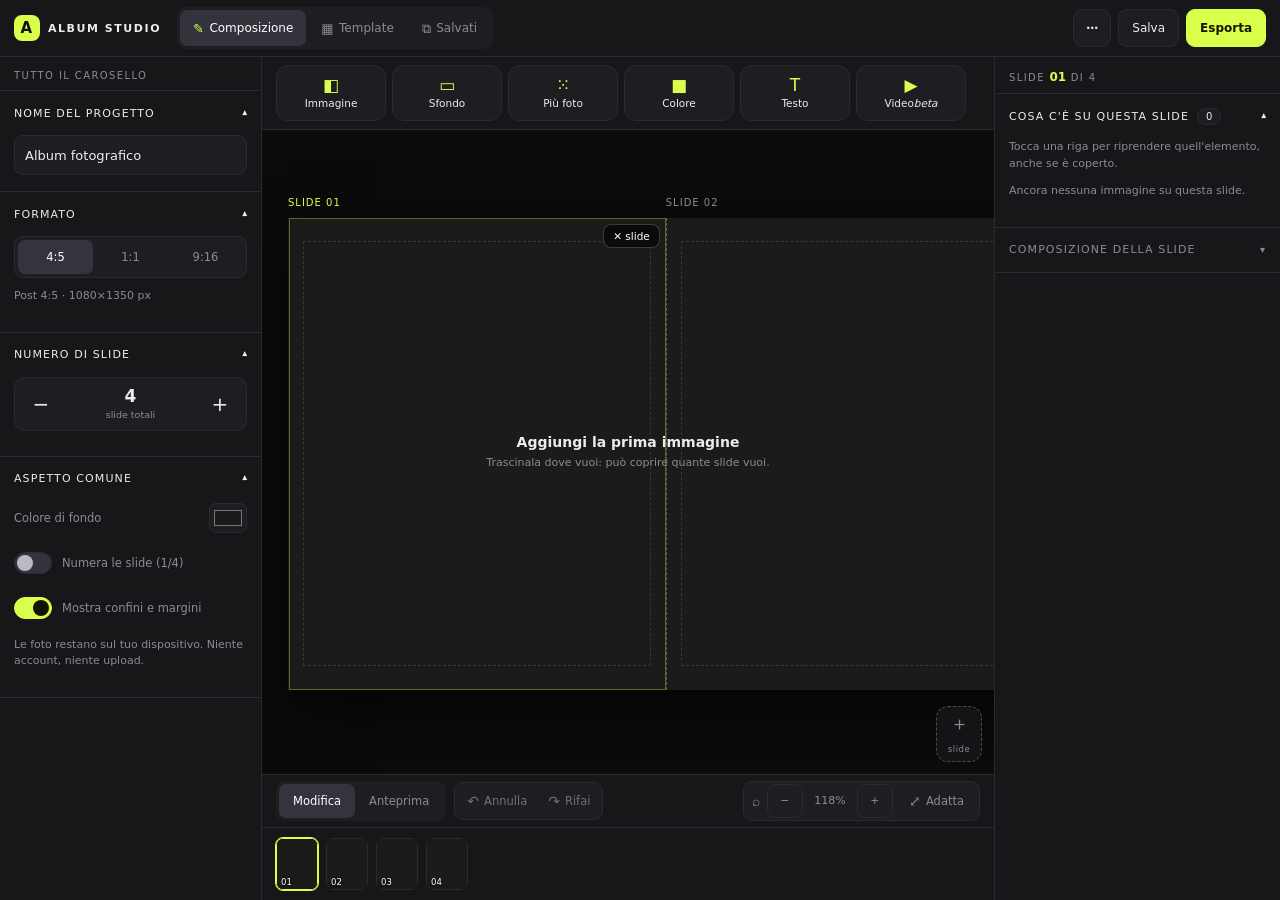
==== commit bd145162: "Menu ⋯ in topbar: nuovo progetto, salva come template, aiuto" ====
--- a/docs/index.html
+++ b/docs/index.html
@@ -4,6 +4,11 @@
   <meta charset="UTF-8" />
   <meta name="viewport" content="width=device-width, initial-scale=1.0, viewport-fit=cover" />
   <meta name="theme-color" content="#0f0f10" />
+  <!-- iOS reads these, not the manifest, when the app is added to the home screen -->
+  <meta name="apple-mobile-web-app-capable" content="yes" />
+  <meta name="apple-mobile-web-app-status-bar-style" content="black-translucent" />
+  <meta name="apple-mobile-web-app-title" content="Album Studio" />
+  <meta name="mobile-web-app-capable" content="yes" />
   <title>Album Studio — caroselli fotografici locali</title>
   <style>
 :root{
@@ -228,9 +233,11 @@
    panel whenever the frame was tall and narrow. The crop, zoom and look are what matter here — the
    shape of the frame is visible in the workspace. */
 .clip-stage{position:relative;height:180px;margin-bottom:8px;border-radius:10px;overflow:hidden;
-  background:#0b0b0c;border:1px solid var(--line)}
-.clip-stage video{display:block;width:100%;height:100%;background:#000}
-.clip-tint{position:absolute;inset:0;pointer-events:none}
+  background:#0b0b0c;border:1px solid var(--line);display:flex;align-items:center;justify-content:center}
+/* contain keeps the clip's own proportions inside the box — height:100%+width:auto did not, because
+   max-width clipped the width without recomputing the height, and the picture came out squashed */
+.clip-stage video{display:block;width:100%;height:100%;object-fit:contain;background:#000}
+.clip-tint{position:absolute;pointer-events:none}   /* size and place come from the clip itself */
 .clip-stage.grainy .clip-tint::after{content:'';position:absolute;inset:0;opacity:calc(var(--grain, 0) * .55);mix-blend-mode:overlay;background-repeat:repeat;background-size:128px 128px;background-image:url("data:image/svg+xml;utf8,<svg xmlns='http://www.w3.org/2000/svg' width='128' height='128'><filter id='n'><feTurbulence type='fractalNoise' baseFrequency='.9' numOctaves='2'/></filter><rect width='128' height='128' filter='url(%23n)' opacity='.5'/></svg>")}
 .clip-time{position:absolute;right:6px;bottom:6px;background:#000000b8;color:#fff;font-size:10px;padding:2px 7px;border-radius:20px;font-variant-numeric:tabular-nums}
 /* the end frames are just a "where am I" cue, so they ride next to their slider instead of taking
@@ -397,7 +404,6 @@
   .top-actions{gap:5px}
   .topbar .btn{min-height:36px;padding:8px 10px;font-size:11.5px}
   .topbar .btn.icon{width:32px}
-  #new-project{display:none}          /* lives in the carousel panel on a phone */
 
   /* The tools scroll sideways instead of wrapping: this is what stopped the page from overflowing. */
   .add-bar{padding:7px 0 7px 10px;gap:0}
@@ -458,8 +464,6 @@
 </style>
   <link rel="manifest" href="manifest.webmanifest" />
   <link rel="apple-touch-icon" href="icon-192.png" />
-  <meta name="apple-mobile-web-app-capable" content="yes" />
-  <meta name="apple-mobile-web-app-status-bar-style" content="black-translucent" />
 </head>
 <body>
   <div class="app">
@@ -471,8 +475,7 @@
         <button class="tab" data-panel="projects" title="I caroselli che hai salvato su questo dispositivo"><span class="tab-ico">⧉</span><span class="tab-text">Salvati</span></button>
       </nav>
       <div class="top-actions">
-        <button class="btn icon" id="help-open" title="Come funziona">?</button>
-        <button class="btn" id="new-project" title="Comincia un carosello da zero">Nuovo</button>
+        <button class="btn icon" id="more-open" title="Altro: nuovo progetto, template, aiuto" aria-haspopup="menu">⋯</button>
         <button class="btn" id="save-project" title="Salva il progetto su questo dispositivo">Salva</button>
         <button class="btn primary" id="export-open" title="Genera le slide pronte da pubblicare">Esporta</button>
       </div>
@@ -815,8 +818,6 @@
               <div class="field"><span>Colore di fondo</span><input id="bg-color" type="color" value="#1b1b1b" title="Si vede dove non ci sono foto"></div>
               <label class="check" title="Aggiunge 1/4, 2/4… in basso a ogni slide, anche nell'export"><input id="show-numbers" type="checkbox"> Numera le slide (1/4)</label>
               <label class="check" title="Mostra i confini tra slide e il margine di sicurezza"><input id="show-guides" type="checkbox" checked> Mostra confini e margini</label>
-              <button class="btn wide" id="new-project-panel" title="Comincia un carosello da zero">Nuovo progetto</button>
-              <button class="btn wide" id="save-template" title="Salva la composizione come template riutilizzabile: tiene le forme, non le foto">Salva come template</button>
               <p class="note" style="margin-top:12px">Le foto restano sul tuo dispositivo. Niente account, niente upload.</p>
             </div>
           </details>
@@ -846,6 +847,12 @@
   </div>
 
   <div id="toast" class="toast" role="status"></div>
+
+  <div id="more-menu" class="context-menu hidden" role="menu">
+    <button id="new-project" title="Comincia un carosello da zero">Nuovo progetto</button>
+    <button id="save-template" title="Salva la composizione come template riutilizzabile: tiene le forme, non le foto">Salva come template</button>
+    <button id="help-open">Come funziona</button>
+  </div>
 
   <div id="context-menu" class="context-menu hidden" role="menu">
     <button data-act="replace">Sostituisci immagine</button>
@@ -946,7 +953,8 @@
     <button id="share-pngs" class="btn primary wide hidden">Condividi / salva nelle foto</button>
     <button id="download-pngs" class="btn wide">Scarica tutte le slide</button>
     <button id="download-panorama" class="btn wide" title="Un'unica immagine con tutte le slide affiancate: serve per controllare che i passaggi siano continui">Scarica la striscia intera (una immagine)</button>
-    <button id="download-project" class="btn wide">Scarica backup del progetto</button>
+    <button id="download-project" class="btn wide" title="Il file contiene anche le foto: su iPhone si apre il foglio di condivisione, scegli “Salva su File”">Backup del progetto (con le foto)</button>
+    <p class="note" id="backup-note">Su iPhone il salvataggio passa dal foglio di condivisione: scegli “Salva su File”. Per rimetterlo su un altro dispositivo apri l’app e usa “Apri un backup JSON” nella scheda Salvati.</p>
     <button id="close-export" class="btn wide ghost">Chiudi</button>
   </dialog>
 
@@ -1239,6 +1247,20 @@
     request.onerror = () => reject(request.error);
     request.onblocked = () => reject(new Error('blocked'));
   });
+}
+
+// Installed as an app, the photos have to survive. Without this a browser treats the storage as
+// disposable: Safari clears it after about a week of not opening the app, Chrome when the disk
+// gets tight. Asking is silent when the browser has already decided, and harmless where it is
+// not supported.
+async function keepStorage() {
+  try {
+    if (!navigator.storage?.persist) return null;
+    if (await navigator.storage.persisted()) return true;
+    return await navigator.storage.persist();
+  } catch {
+    return null;
+  }
 }
 
 async function useIndexedDB() {
@@ -1681,10 +1703,20 @@
   }
 }
 
+let previewKey = '';
+
 function renderPreviewTrack() {
   const track = $('#preview-track');
+  const width = Math.min(slideW, 300);
+  // Rebuilding resets scrollLeft: on Android the URL bar collapsing mid-swipe resizes the stage,
+  // which re-renders and threw you back to slide 01 — the swipe looked broken. Same pictures as a
+  // moment ago: leave the track, and its scroll position, alone.
+  const key = `${rulerSignature()}|${width.toFixed(0)}`;
+  if (key === previewKey && track.children.length === project.slideCount) return;
+  previewKey = key;
+  // a real rebuild keeps the slide you were looking at
+  const wasAt = track.children.length ? Math.round(track.scrollLeft / (track.children[0].offsetWidth + 14)) : 0;
   track.innerHTML = '';
-  const width = Math.min(slideW, 300);
   Array.from({ length: project.slideCount }, (_, index) => {
     const wrap = document.createElement('div');
     wrap.className = 'preview-slide';
@@ -1697,6 +1729,7 @@
     track.append(wrap);
     buildStrip(inner, width, false);
   });
+  if (wasAt > 0) track.scrollLeft = wasAt * (width + 14);
 }
 
 // Signature of everything the thumbnails draw. Images count by their resolved address, not by
@@ -2006,7 +2039,9 @@
   shownItem = selectedItem;
   $('#strip-scroll').classList.toggle('hidden', mode !== 'edit');
   $('#preview-track').classList.toggle('hidden', mode !== 'preview');
-  if (mode === 'edit') renderStrip(); else renderPreviewTrack();
+  // the preview is what the carousel looks like: nothing on top of the photos, no invite, no "+ slide"
+  $('#add-slide-here').classList.toggle('hidden', mode !== 'edit');
+  if (mode === 'edit') renderStrip(); else { $('.strip-empty')?.remove(); renderPreviewTrack(); }
   renderRuler();
   renderLayers();
   renderInspector();
@@ -2617,6 +2652,34 @@
 // where every redraw spawned another decoder and the app locked up.
 let clipShown = '';
 
+// The same treatment the slide gives the clip — filters, veil, vignette, grain, zoom and framing —
+// so the look controls show their effect where you are actually watching. The video keeps its own
+// proportions: it is scaled to the height of the box and the width follows.
+function styleClipPlayer(item) {
+  const player = $('#video-preview');
+  if (!player || player.dataset.for !== item.id) return;
+  const stage = player.parentElement;
+  player.style.filter = photoCSS(item, (FRAMES[item.frame] || FRAMES.clean).filter);
+  player.style.objectPosition = `${item.panX}% ${item.panY}%`;
+  player.style.transform = `scale(${(item.zoom || 100) / 100})`;
+  player.style.transformOrigin = `${item.panX}% ${item.panY}%`;
+  const tint = $('.clip-tint', stage);
+  tint.style.background = overlayCSS(item);
+  // the veil belongs on the picture, not on the black bands beside it
+  const ratio = (player.videoWidth || 4) / (player.videoHeight || 5);
+  const boxW = stage.clientWidth, boxH = stage.clientHeight;
+  const zoom = (item.zoom || 100) / 100;
+  const base = Math.min(boxW, boxH * ratio);           // the picture at rest, letterboxed
+  const w = Math.min(boxW, base * zoom);               // zoomed in, what is still on screen
+  const h = Math.min(boxH, base / ratio * zoom);
+  Object.assign(tint.style, {
+    width: `${Math.round(w)}px`, height: `${Math.round(h)}px`,
+    left: `${Math.round((boxW - w) / 2)}px`, top: `${Math.round((boxH - h) / 2)}px`
+  });
+  stage.classList.toggle('grainy', Boolean(item.grain));
+  stage.style.setProperty('--grain', (item.grain || 0) / 100);
+}
+
 // Light refresh while a slider moves: labels, the player position and the two end frames. Running
 // the whole inspector on every input event was what still felt jerky.
 function showVideoReadout(item) {
@@ -2640,24 +2703,14 @@
 function showClip(item) {
   const player = $('#video-preview');
   const url = srcOf(item);
-  // Same treatment the slide gives it, so the look controls are visible right here — on the poster
-  // in the workspace they were, but not on the clip you are watching.
-  const stage = player.parentElement;
-  player.style.filter = photoCSS(item, (FRAMES[item.frame] || FRAMES.clean).filter);
-  player.style.objectFit = 'cover';
-  player.style.objectPosition = `${item.panX}% ${item.panY}%`;
-  player.style.transform = `scale(${(item.zoom || 100) / 100})`;
-  player.style.transformOrigin = `${item.panX}% ${item.panY}%`;
-  $('.clip-tint', stage).style.background = overlayCSS(item);
-  stage.classList.toggle('grainy', Boolean(item.grain));
-  stage.style.setProperty('--grain', (item.grain || 0) / 100);
+  styleClipPlayer(item);
   if (player.dataset.for !== item.id) {           // switching clips: load once, not on every render
     player.dataset.for = item.id;
     player.src = url;
     player.load();
   }
   const { from, to } = clipWindow(item);
-  player.onloadedmetadata = () => { player.currentTime = from; };
+  player.onloadedmetadata = () => { player.currentTime = from; styleClipPlayer(item); };
   // seeking on every render meant thirty seeks a second while a slider moved
   const key = `${item.id}|${from.toFixed(2)}`;
   if (key !== clipShown) {
@@ -3695,13 +3748,20 @@
       ${e.movie ? `<video src="${e.url}" muted playsinline controls poster="${e.poster || ''}"></video>`
                 : `<img src="${e.url}" alt="Slide ${pad(e.index)}">`}
       <figcaption>${pad(e.index)}${e.movie ? ' · video' : ''}</figcaption>
-      <a class="btn" href="${e.url}" download="${e.name}">Salva</a>
+      <button class="btn" data-save="${e.index}">Salva</button>
     </figure>`).join('');
     const films = exported.filter(e => e.movie).length;
     status.textContent = films
       ? `${exported.length} slide pronte a ${OUT_W}×${OUT_H}, di cui ${films} in video. Salvale una per una.`
       : `${exported.length} slide pronte a ${OUT_W}×${OUT_H}. Salvale una per una, oppure tienile premute per salvarle dal telefono.`;
-    const files = exported.map(e => new File([e.blob], e.name, { type: 'image/png' }));
+    $$('[data-save]', grid).forEach(b => b.onclick = async () => {
+      const item = exported.find(e => String(e.index) === b.dataset.save);
+      if (!item) return;
+      const how = await deliverFile(item.blob, item.name);
+      if (how !== 'annullato') toast(how === 'condiviso' ? 'Scegli dove salvarla' : 'Salvata');
+    });
+    // each file with its own type: handing an mp4 over as image/png made the share sheet refuse it
+    const files = exported.map(e => new File([e.blob], e.name, { type: e.blob.type || 'image/png' }));
     if (navigator.canShare && navigator.canShare({ files })) {
       const share = $('#share-pngs');
       share.classList.remove('hidden');
@@ -3741,13 +3801,9 @@
       }
     }
     const blob = await canvasBlob(canvas);
-    const url = URL.createObjectURL(blob);
-    const link = document.createElement('a');
-    link.href = url;
-    link.download = `${(project.title || 'album').toLowerCase().replace(/\s+/g, '-')}-panorama.png`;
-    link.click();
-    setTimeout(() => URL.revokeObjectURL(url), 3000);
-    toast(`Panoramica ${canvas.width}×${canvas.height} scaricata`);
+    const name = `${(project.title || 'album').toLowerCase().replace(/\s+/g, '-')}-panorama.png`;
+    const how = await deliverFile(blob, name);
+    if (how !== 'annullato') toast(`Panoramica ${canvas.width}×${canvas.height} ${how === 'condiviso' ? 'pronta da salvare' : 'scaricata'}`);
   } catch {
     toast('Non sono riuscito a comporre la panoramica');
   } finally {
@@ -3768,15 +3824,34 @@
   toast(exported.length > 1 ? 'Se il browser ha scaricato solo la prima, consenti i download multipli o usa “Salva” su ogni slide' : 'Download avviato');
 }
 
+// Handing a file to the device. A download link is fine on a computer and on Android, but on an
+// iPhone — above all once the app sits on the Home screen — it often does nothing at all. There the
+// share sheet is the way out: from it the file reaches Files, AirDrop, Mail or WhatsApp.
+async function deliverFile(blob, name) {
+  const file = new File([blob], name, { type: blob.type || 'application/octet-stream' });
+  if (navigator.canShare?.({ files: [file] })) {
+    try {
+      await navigator.share({ files: [file], title: name });
+      return 'condiviso';
+    } catch (error) {
+      if (error?.name === 'AbortError') return 'annullato';   // you closed the sheet: not a failure
+    }
+  }
+  const link = document.createElement('a');
+  link.href = URL.createObjectURL(blob);
+  link.download = name;
+  link.click();
+  setTimeout(() => URL.revokeObjectURL(link.href), 1500);
+  return 'scaricato';
+}
+
 async function downloadProject() {
   const portable = await withMediaInline(project);   // a backup has to travel with its pictures
   const blob = new Blob([JSON.stringify(portable, null, 2)], { type: 'application/json' });
-  const link = document.createElement('a');
-  link.href = URL.createObjectURL(blob);
-  link.download = `${(project.title || 'album').toLowerCase().replace(/\s+/g, '-')}.json`;
-  link.click();
-  setTimeout(() => URL.revokeObjectURL(link.href), 1500);
-  toast('Backup scaricato');
+  const name = `${(project.title || 'album').toLowerCase().replace(/\s+/g, '-')}.json`;
+  const how = await deliverFile(blob, name);
+  if (how === 'annullato') return;
+  toast(how === 'condiviso' ? 'Backup pronto: scegli “Salva su File”' : 'Backup scaricato');
 }
 
 /* ------------------------------------------------------------------ ui */
@@ -3877,6 +3952,7 @@
   const node = $(`#strip .item[data-id="${item.id}"]`);
   if (!node) { render(); return; }
   styleItem(node, item, slideW);       // this covers text nodes too
+  if (itemKind(item) === 'video') styleClipPlayer(item);
   scheduleAutosave();
 }
 
@@ -4067,7 +4143,17 @@
   $('#save-project').onclick = saveProject;
   $('#save-template').onclick = saveAsTemplate;
   $('#new-project').onclick = startNewProject;
-  $('#new-project-panel').onclick = startNewProject;
+  // the rare actions live behind one button, so the phone topbar keeps room for Salva and Esporta
+  const moreMenu = $('#more-menu');
+  $('#more-open').onclick = () => {
+    const button = $('#more-open').getBoundingClientRect();
+    moreMenu.classList.toggle('hidden');
+    if (moreMenu.classList.contains('hidden')) return;
+    const box = moreMenu.getBoundingClientRect();
+    moreMenu.style.left = `${clamp(button.right - box.width, 8, innerWidth - box.width - 8)}px`;
+    moreMenu.style.top = `${button.bottom + 6}px`;
+  };
+  moreMenu.querySelectorAll('button').forEach(b => b.addEventListener('click', () => moreMenu.classList.add('hidden')));
   // the sheet: pull the panels up when the controls need more room than the strip
   $('#sheet-toggle').onclick = () => {
     const open = $('.workspace').classList.toggle('sheet-open');
@@ -4092,6 +4178,7 @@
   $$('#context-menu [data-act]').forEach(b => b.onclick = () => runContextAction(b.dataset.act));
   document.addEventListener('pointerdown', e => {
     if (!e.target.closest('#context-menu') && !e.target.closest('.item')) closeContextMenu();
+    if (!e.target.closest('#more-menu') && !e.target.closest('#more-open')) moreMenu.classList.add('hidden');
   }, true);
   $('#strip').addEventListener('contextmenu', e => {
     const node = e.target.closest('.item');
@@ -4120,6 +4207,7 @@
     if (typing) return;
     if ((e.key === 'Delete' || e.key === 'Backspace') && selectedItem) { e.preventDefault(); removeSelected(); }
     if (e.key === 'Escape') {
+      if (!$('#more-menu').classList.contains('hidden')) { $('#more-menu').classList.add('hidden'); return; }
       if (!$('#context-menu').classList.contains('hidden')) { closeContextMenu(); return; }
       if (selectedItem) { selectedItem = null; render(); }
     }
@@ -4145,6 +4233,7 @@
   applyFormat(project.format);
   watchStageSize();
   fitZoom();
+  keepStorage();
   migrateLegacyStorage().then(restoreAutosave);
 }
 
